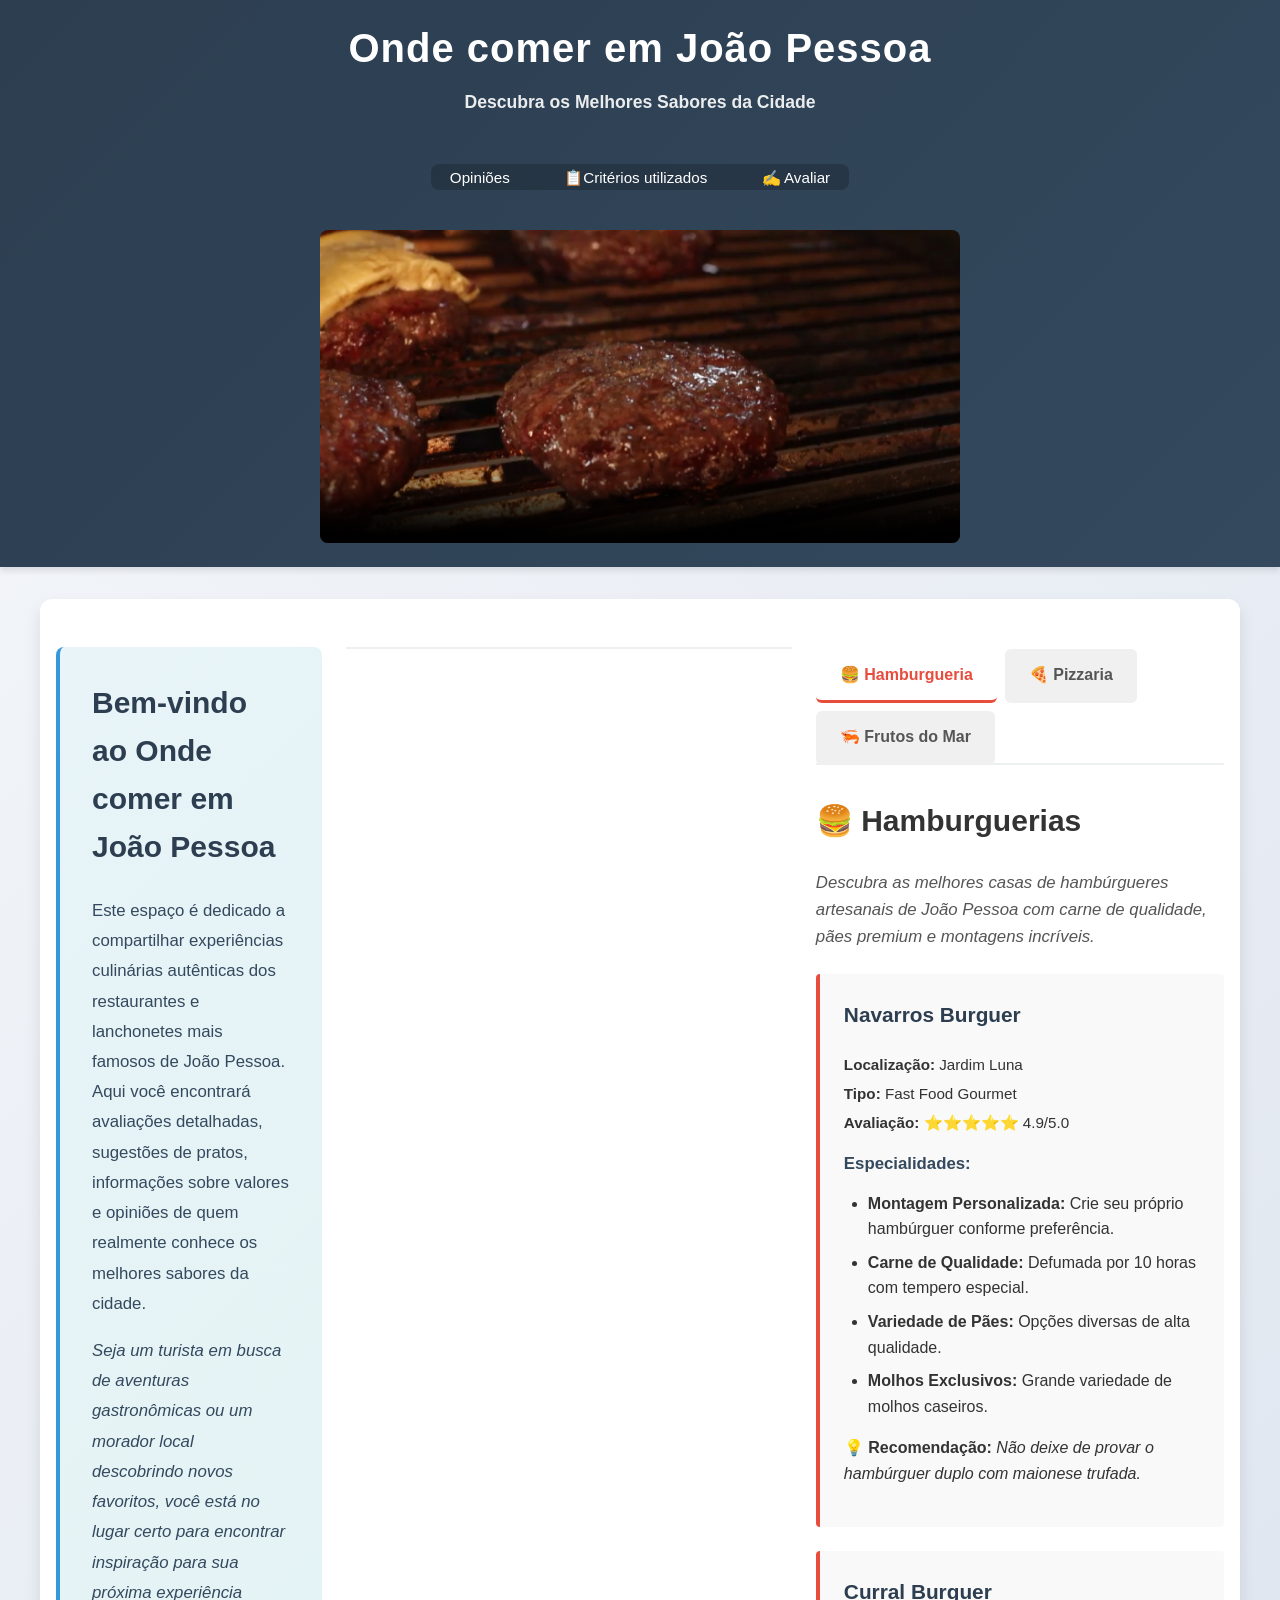
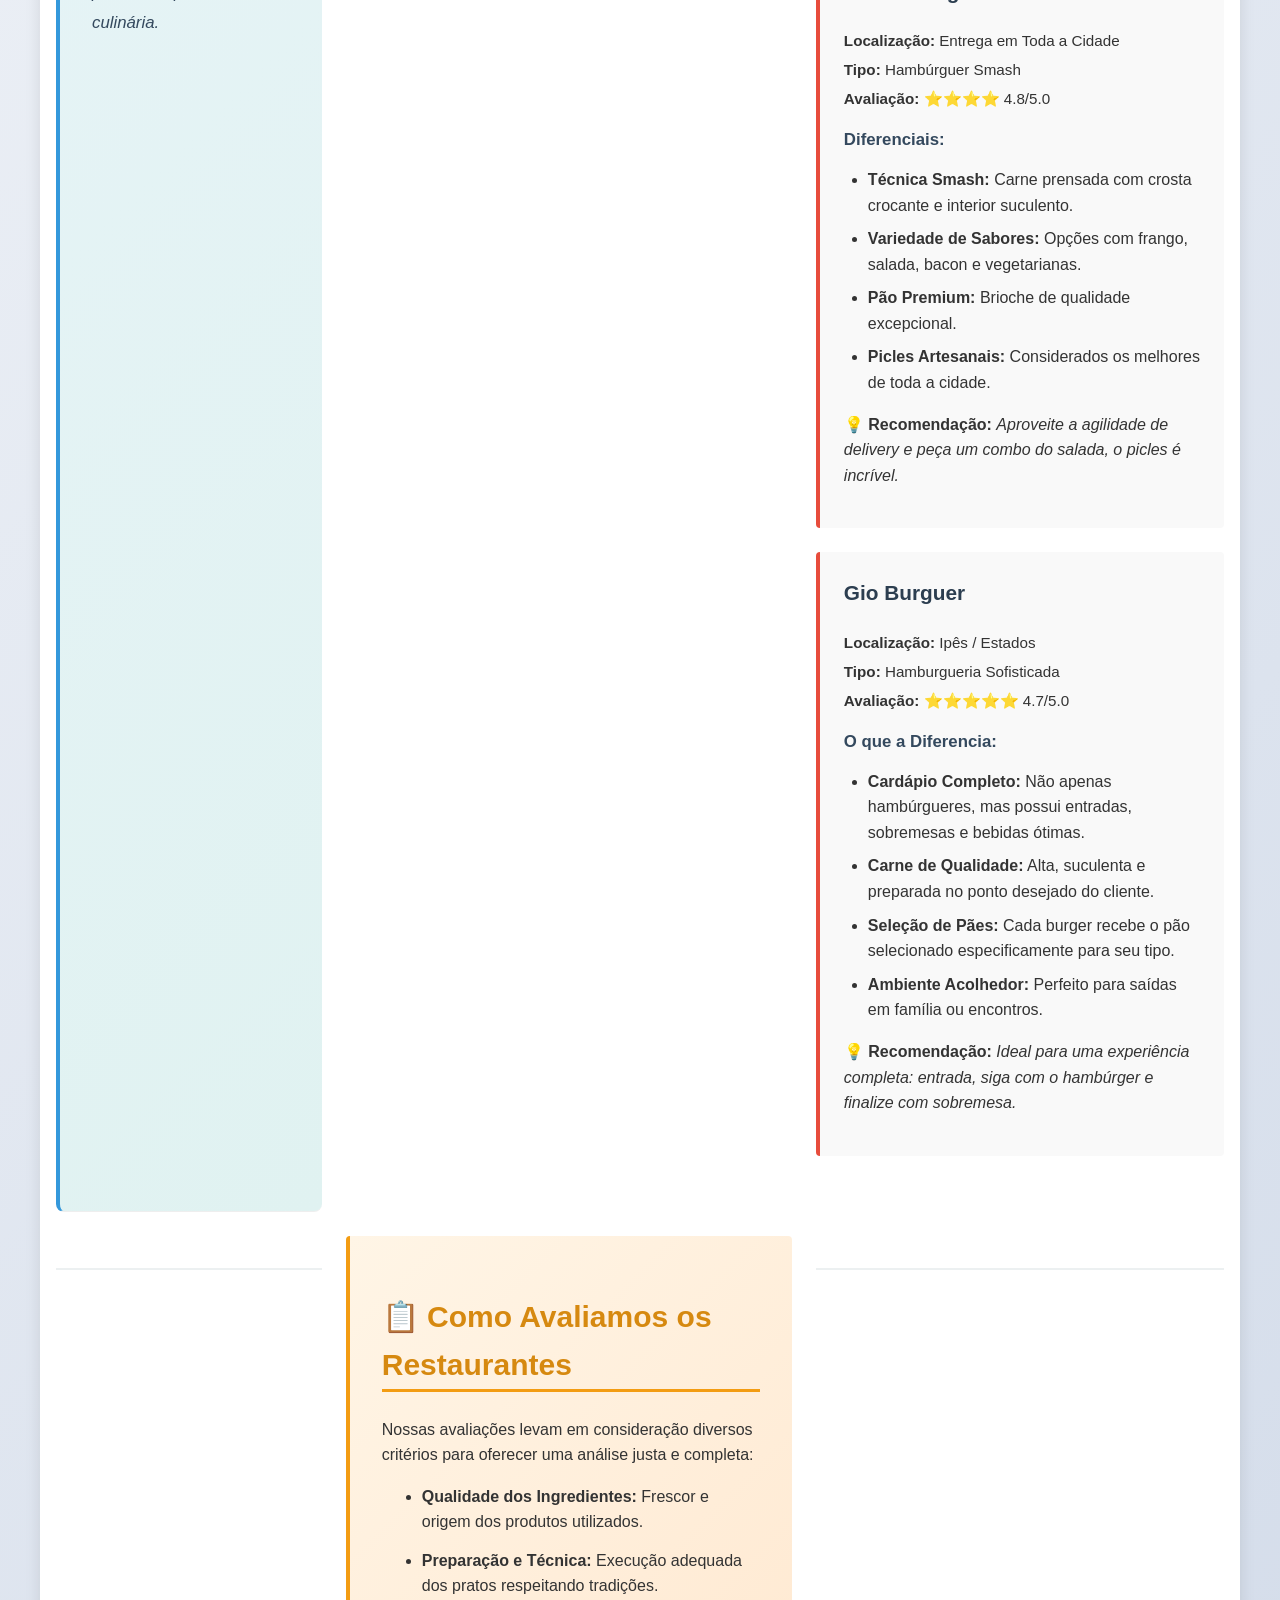
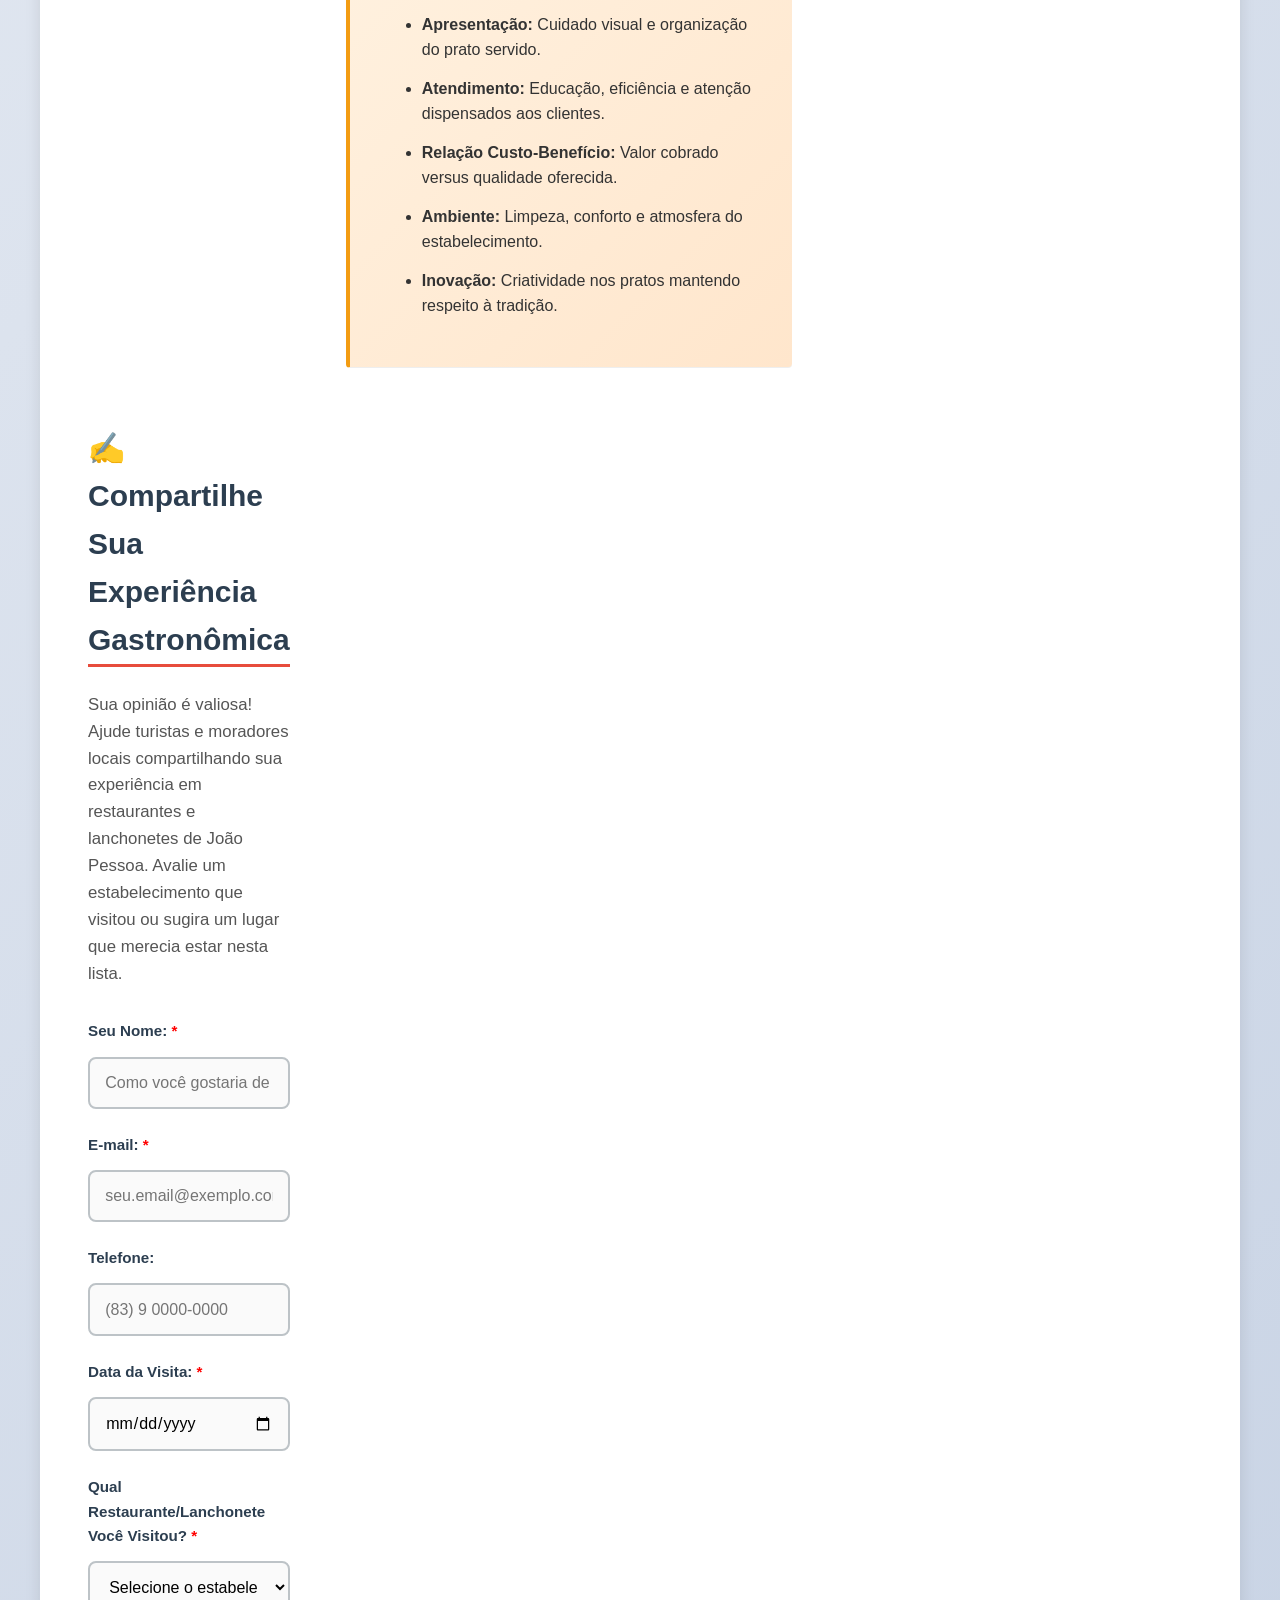
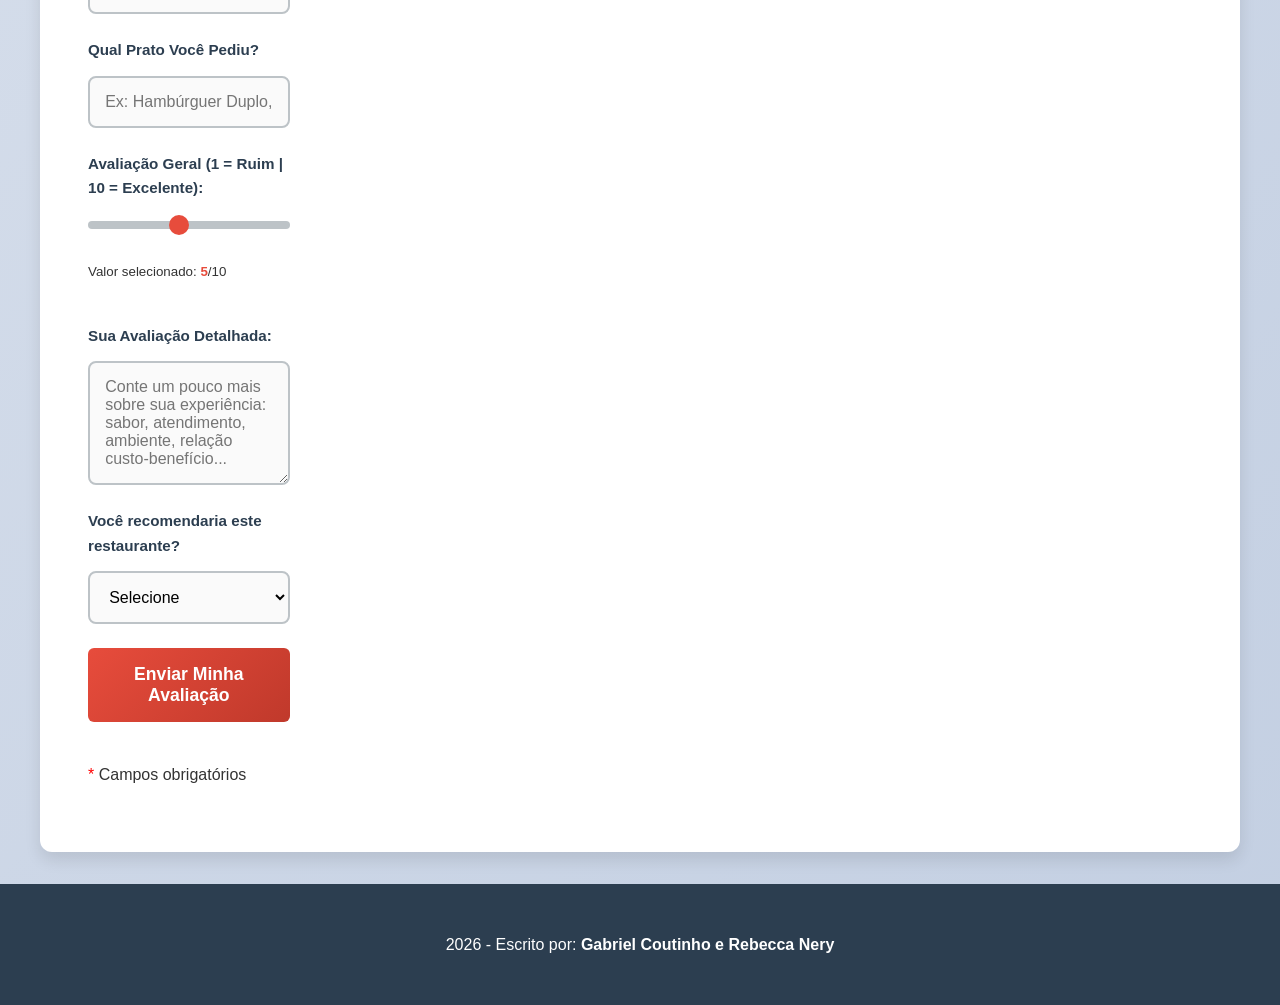
==== app_principal/index.html @ 61648dd9 "Refaz a aparência da página e implementa flexbox Co-authored-by: Copilot <copilot@github.com>" ====
<!DOCTYPE html>
<html lang="pt-br">

<head>
  <meta charset="UTF-8">
  <meta name="viewport" content="width=device-width, initial-scale=1.0">
  <meta name="description" content="Avaliações de restaurantes e lanchonetes famosos de João Pessoa - PB. Compartilhe experiências culinárias e descubra os melhores lugares para comer.">
  <title>Onde comer em João Pessoa - Avaliações de Restaurantes</title>
  <link rel="stylesheet" href="index.css">
</head>

<body>
    <a href="#main-content" style="position: absolute; left: -10000px;">Pular para o conteúdo principal</a>
    
    <header id="header">
        <div class="header-content">
            <h1>Onde comer em João Pessoa</h1>
            <p><strong>Descubra os Melhores Sabores da Cidade</strong></p>
        </div>
        
        <nav aria-label="Menu Principal">
            <ul class="nav-principal">
                <li><a href="#intro">Opiniões</a></li>
                <li><a href="#criterios">📋Critérios utilizados</a></li>
                <li><a href="#formulario">✍️ Avaliar</a></li>
            </ul>
        </nav>

        <section id="midia" class="header-midia">
            <video controls poster="capa.png" width="640">
                <source src="arquivo.webm" type="video/webm">
                <source src="arquivo.mp4" type="video/mp4">
                <p>Este navegador não oferece suporte a vídeos em HTML5</p>
            </video>
        </section>
    </header>

    <main id="main-content">
        <!-- SEÇÃO INTRODUTÓRIA -->
        <section id="intro" class="intro-section">
            <h2>Bem-vindo ao Onde comer em João Pessoa</h2>
            <p>Este espaço é dedicado a compartilhar experiências culinárias autênticas dos restaurantes e lanchonetes mais famosos de João Pessoa. Aqui você encontrará avaliações detalhadas, sugestões de pratos, informações sobre valores e opiniões de quem realmente conhece os melhores sabores da cidade.</p>
            <p><em>Seja um turista em busca de aventuras gastronômicas ou um morador local descobrindo novos favoritos, você está no lugar certo para encontrar inspiração para sua próxima experiência culinária.</em></p>
        </section>

        <hr>

        <!-- SISTEMA DE ABAS PARA CATEGORIAS -->
        <div class="tabs-container">
            <div class="tabs-buttons">
                <button class="tab-btn active" data-tab="hamburguerias">🍔 Hamburgueria</button>
                <button class="tab-btn" data-tab="pizzarias">🍕 Pizzaria</button>
                <button class="tab-btn" data-tab="frutos-mar">🦐 Frutos do Mar</button>
            </div>

            <div class="tabs-content">
                <!-- ABA 1: HAMBURGUERIA -->
                <div id="hamburguerias" class="tab-pane active">
                    <h2>🍔 Hamburguerias</h2>
                    <p class="categoria-desc">Descubra as melhores casas de hambúrgueres artesanais de João Pessoa com carne de qualidade, pães premium e montagens incríveis.</p>

                    <article class="restaurante">
                        <h3>Navarros Burguer</h3>
                        <p class="info"><strong>Localização:</strong> Jardim Luna</p>
                        <p class="info"><strong>Tipo:</strong> Fast Food Gourmet</p>
                        <p class="info"><strong>Avaliação:</strong> ⭐⭐⭐⭐⭐ 4.9/5.0</p>
                        <h4>Especialidades:</h4>
                        <ul>
                            <li><strong>Montagem Personalizada:</strong> Crie seu próprio hambúrguer conforme preferência.</li>
                            <li><strong>Carne de Qualidade:</strong> Defumada por 10 horas com tempero especial.</li>
                            <li><strong>Variedade de Pães:</strong> Opções diversas de alta qualidade.</li>
                            <li><strong>Molhos Exclusivos:</strong> Grande variedade de molhos caseiros.</li>
                        </ul>
                        <p class="recomendacao"><strong>💡 Recomendação:</strong> <em>Não deixe de provar o hambúrguer duplo com maionese trufada.</em></p>
                    </article>
                    
                    <article class="restaurante">
                        <h3>Curral Burguer</h3>
                        <p class="info"><strong>Localização:</strong> Entrega em Toda a Cidade</p>
                        <p class="info"><strong>Tipo:</strong> Hambúrguer Smash</p>
                        <p class="info"><strong>Avaliação:</strong> ⭐⭐⭐⭐ 4.8/5.0</p>
                        <h4>Diferenciais:</h4>
                        <ul>
                            <li><strong>Técnica Smash:</strong> Carne prensada com crosta crocante e interior suculento.</li>
                            <li><strong>Variedade de Sabores:</strong> Opções com frango, salada, bacon e vegetarianas.</li>
                            <li><strong>Pão Premium:</strong> Brioche de qualidade excepcional.</li>
                            <li><strong>Picles Artesanais:</strong> Considerados os melhores de toda a cidade.</li>
                        </ul>
                        <p class="recomendacao"><strong>💡 Recomendação:</strong> <em>Aproveite a agilidade de delivery e peça um combo do salada, o picles é incrível.</em></p>
                    </article>

                    <article class="restaurante">
                        <h3>Gio Burguer</h3>
                        <p class="info"><strong>Localização:</strong> Ipês / Estados</p>
                        <p class="info"><strong>Tipo:</strong> Hamburgueria Sofisticada</p>
                        <p class="info"><strong>Avaliação:</strong> ⭐⭐⭐⭐⭐ 4.7/5.0</p>
                        <h4>O que a Diferencia:</h4>
                        <ul>
                            <li><strong>Cardápio Completo:</strong> Não apenas hambúrgueres, mas possui entradas, sobremesas e bebidas ótimas.</li>
                            <li><strong>Carne de Qualidade:</strong> Alta, suculenta e preparada no ponto desejado do cliente.</li>
                            <li><strong>Seleção de Pães:</strong> Cada burger recebe o pão selecionado especificamente para seu tipo.</li>
                            <li><strong>Ambiente Acolhedor:</strong> Perfeito para saídas em família ou encontros.</li>
                        </ul>
                        <p class="recomendacao"><strong>💡 Recomendação:</strong> <em>Ideal para uma experiência completa:  entrada, siga com o hambúrger e finalize com sobremesa.</em></p>
                    </article>
                </div>

                <!-- ABA 2: PIZZARIA -->
                <div id="pizzarias" class="tab-pane">
                    <h2>🍕 Pizzarias</h2>
                    <p class="categoria-desc">As melhores pizzerias de João Pessoa com massa crocante, molho artesanal e ingredientes selecionados.</p>

                    <article class="restaurante">
                        <h3>Pizzaria do Centro</h3>
                        <p class="info"><strong>Localização:</strong> Centro Histórico</p>
                        <p class="info"><strong>Tipo:</strong> Pizzaria Tradicional Italiana</p>
                        <p class="info"><strong>Avaliação:</strong> ⭐⭐⭐⭐ 4.5/5.0</p>
                        <h4>Especialidades:</h4>
                        <ul>
                            <li><strong>Forno de Lenha:</strong> Autêntico forno italiano que garante sabor perfeito.</li>
                            <li><strong>Massa Artesanal:</strong> Fermentação natural com receita tradicional.</li>
                            <li><strong>Ingredientes Premium:</strong> Queijos importados e tomate San Marzano.</li>
                            <li><strong>Variedade de Sabores:</strong> Clássicos e criações do dia.</li>
                        </ul>
                        <p class="recomendacao"><strong>💡 Recomendação:</strong> <em>Peça a Quattro Formaggi, é a melhor.</em></p>
                    </article>

                    <article class="restaurante">
                        <h3>Pizza Delivery Express</h3>
                        <p class="info"><strong>Localização:</strong> Entrega em Toda a Cidade</p>
                        <p class="info"><strong>Tipo:</strong> Pizzaria para Entrega</p>
                        <p class="info"><strong>Avaliação:</strong> ⭐⭐⭐⭐ 4.4/5.0</p>
                        <h4>Diferenciais:</h4>
                        <ul>
                            <li><strong>Entrega Rápida:</strong> Pizza quente na sua porta em 30 minutos.</li>
                            <li><strong>Preços Acessíveis:</strong> Ótima qualidade com valores competitivos.</li>
                            <li><strong>Promoções Frequentes:</strong> Combos e descontos para clientes regulares.</li>
                            <li><strong>Pizzas Doces:</strong> Variedade de sobremesas em formato de pizza.</li>
                        </ul>
                        <p class="recomendacao"><strong>💡 Recomendação:</strong> <em>Peça a pizza doce de Nutella, é sensacional e perfeita para finalizar com um docinho!</em></p>
                    </article>
                </div>

                <!-- ABA 3: FRUTOS DO MAR -->
                <div id="frutos-mar" class="tab-pane">
                    <h2>🦐 Frutos do Mar</h2>
                    <p class="categoria-desc">Experiências gastronômicas com peixes frescos, camarões e frutos do mar preparados na hora.</p>

                    <article class="restaurante">
                        <h3>Praia do Meio Seafood</h3>
                        <p class="info"><strong>Localização:</strong> Praia do Meio</p>
                        <p class="info"><strong>Tipo:</strong> Restaurante de Frutos do Mar</p>
                        <p class="info"><strong>Avaliação:</strong> ⭐⭐⭐⭐ 4.5/5.0</p>
                        <h4>Especialidades:</h4>
                        <ul>
                            <li><strong>Peixe Fresco:</strong> Capturado diariamente e preparado na hora.</li>
                            <li><strong>Caldo de Frutos do Mar:</strong> Receita tradicional paraibana autêntica.</li>
                            <li><strong>Camarão à Grega:</strong> Clássico que não decepciona com temperos especiais.</li>
                            <li><strong>Ambiente com Vista:</strong> Praia como cenário para sua refeição.</li>
                        </ul>
                        <p class="recomendacao"><strong>💡 Recomendação:</strong> <em>Vá no final da tarde e aproveite o pôr do sol junto com frutos do mar frescos.</em></p>
                    </article>

                    <article class="restaurante">
                        <h3>Marisqueira da Beira</h3>
                        <p class="info"><strong>Localização:</strong> Bairro do Potó</p>
                        <p class="info"><strong>Tipo:</strong> Restaurante Tradicional de Pescado</p>
                        <p class="info"><strong>Avaliação:</strong> ⭐⭐⭐⭐ 4.6/5.0</p>
                        <h4>Destaques:</h4>
                        <ul>
                            <li><strong>Tradicional Paraibana:</strong> Receitas passadas de geração em geração.</li>
                            <li><strong>Peixe Frito Crocante:</strong> Técnica perfeita que preserva a umidade da carne.</li>
                            <li><strong>Molho de Pirarucu:</strong> Receita exclusiva e irreproduzível.</li>
                            <li><strong>Preço Justo:</strong> Comida de qualidade sem afetar o bolso.</li>
                        </ul>
                        <p class="recomendacao"><strong>💡 Recomendação:</strong> <em>Experimente o arroz de marisco, é o prato que os clientes mais pedem.</em></p>
                    </article>
                </div>
            </div>
        </div>

        <hr>

        <section id="criterios" class="criterios-section">
            <h2>📋 Como Avaliamos os Restaurantes</h2>
            <p>Nossas avaliações levam em consideração diversos critérios para oferecer uma análise justa e completa:</p>
            <ul>
                <li><strong>Qualidade dos Ingredientes:</strong> Frescor e origem dos produtos utilizados.</li>
                <li><strong>Preparação e Técnica:</strong> Execução adequada dos pratos respeitando tradições.</li>
                <li><strong>Apresentação:</strong> Cuidado visual e organização do prato servido.</li>
                <li><strong>Atendimento:</strong> Educação, eficiência e atenção dispensados aos clientes.</li>
                <li><strong>Relação Custo-Benefício:</strong> Valor cobrado versus qualidade oferecida.</li>
                <li><strong>Ambiente:</strong> Limpeza, conforto e atmosfera do estabelecimento.</li>
                <li><strong>Inovação:</strong> Criatividade nos pratos mantendo respeito à tradição.</li>
            </ul>
        </section>

        <hr>

        <section id="formulario" class="formulario-section">
            <h2>✍️ Compartilhe Sua Experiência Gastronômica</h2>
            <p>Sua opinião é valiosa! Ajude turistas e moradores locais compartilhando sua experiência em restaurantes e lanchonetes de João Pessoa. Avalie um estabelecimento que visitou ou sugira um lugar que merecia estar nesta lista.</p>
            <form action="#" method="post">
                <div class="form-group">
                    <label for="nome">Seu Nome: <span style="color: red;">*</span></label>
                    <input type="text" id="nome" name="nome" required placeholder="Como você gostaria de ser identificado?">
                </div>

                <div class="form-group">
                    <label for="email">E-mail: <span style="color: red;">*</span></label>
                    <input type="email" id="email" name="email" required placeholder="seu.email@exemplo.com">
                </div>

                <div class="form-group">
                    <label for="telefone">Telefone:</label>
                    <input type="tel" id="telefone" name="telefone" placeholder="(83) 9 0000-0000">
                </div>

                <div class="form-group">
                    <label for="data">Data da Visita: <span style="color: red;">*</span></label>
                    <input type="date" id="data" name="data" required>
                </div>

                <div class="form-group">
                    <label for="restaurante">Qual Restaurante/Lanchonete Você Visitou? <span style="color: red;">*</span></label>
                    <select id="restaurante" name="restaurante" required>
                        <option value="">Selecione o estabelecimento</option>
                        <option value="navarros">Navarros Burguer</option>
                        <option value="curral">Curral Burguer</option>
                        <option value="gio">Gio Burguer</option>
                        <option value="pizzaria-centro">Pizzaria do Centro</option>
                        <option value="pizza-express">Pizza Delivery Express</option>
                        <option value="praia-meio">Praia do Meio Seafood</option>
                        <option value="marisqueira">Marisqueira da Beira</option>
                        <option value="outro">Outro estabelecimento</option>
                    </select>
                </div>

                <div class="form-group">
                    <label for="prato">Qual Prato Você Pediu?</label>
                    <input type="text" id="prato" name="prato" placeholder="Ex: Hambúrguer Duplo, Caldo de Frutos do Mar...">
                </div>

                <div class="form-group">
                    <label for="avaliacao">Avaliação Geral (1 = Ruim | 10 = Excelente):</label>
                    <input type="range" id="avaliacao" name="avaliacao" min="1" max="10" value="5">
                    <p><small>Valor selecionado: <span id="valor-avaliacao">5</span>/10</small></p>
                </div>

                <div class="form-group">
                    <label for="comentario">Sua Avaliação Detalhada:</label>
                    <textarea id="comentario" name="comentario" rows="5" placeholder="Conte um pouco mais sobre sua experiência: sabor, atendimento, ambiente, relação custo-benefício..."></textarea>
                </div>

                <div class="form-group">
                    <label for="recomenda">Você recomendaria este restaurante?</label>
                    <select id="recomenda" name="recomenda">
                        <option value="">Selecione</option>
                        <option value="sim">Sim, com certeza!</option>
                        <option value="talvez">Talvez, depende do tipo de cliente</option>
                        <option value="nao">Não, precisa melhorar</option>
                    </select>
                </div>

                <button type="submit">Enviar Minha Avaliação</button>

                <p><span style="color: red;">*</span> Campos obrigatórios</p>
            </form>
        </section>
    </main>

    <footer id="footer">
        <p>2026 - Escrito por: <strong>Gabriel Coutinho e Rebecca Nery</strong></p>
    </footer>

    <script src="index.js"></script>
</body>

</html>
---- app_principal/index.css ----
:root {
    /* Breakpoints como variáveis comentadas (não funcionam em @media, mas servem
    de referência) */
    /* --bp-sm: 480px; --bp-md: 768px; --bp-lg: 1024px; --bp-xl: 1280px; */
    /* Tokens de espaçamento */
    --space-xs: 0.5rem;
    --space-sm: 1rem;
    --space-md: 1.5rem;
    --space-lg: 2rem;
    --space-xl: 3rem;
    /* Tipografia fluida */
    --fs-base: clamp(0.875rem, 2vw, 1rem);
    --fs-h1: clamp(1.75rem, 4vw, 2.5rem);
    --fs-h2: clamp(1.25rem, 3vw, 1.875rem);
}

/* ── TABLET: >= 768px ─────────────────────────────── */
@media (min-width: 768px) {
    
    header {
        flex-direction: row; /* logo e nav lado a lado */
        justify-content: space-between;
        padding: var(--space-sm) var(--space-lg);
    }
    
    main {
        /* Layout com sidebar: sidebar 240px + conteúdo principal */
        grid-template-columns: 240px 1fr;
        grid-template-areas:
        "sidebar main"
        "sidebar main";

        padding: var(--space-md) var(--space-lg);
    }

    .sidebar { grid-area: sidebar; }
    .content { grid-area: main;    }
}

/* ── DESKTOP: >= 1024px ───────────────────────────── */
@media (min-width: 1024px) {
    
    main {
        grid-template-columns: 280px 1fr 220px;
        grid-template-areas: "sidebar main aside";
    }
    
    .aside { grid-area: aside; }
}


body {
    font-size: var(--fs-base);
    line-height: 1.6;
}

h1 { font-size: var(--fs-h1); }
h2 { font-size: var(--fs-h2); }

* {
    box-sizing: border-box;
}

body { 
    font-family: 'Segoe UI', Tahoma, Geneva, Verdana, sans-serif;
    margin: 0;
    padding: 0;
    background: linear-gradient(135deg, #f5f7fa 0%, #c3cfe2 100%);
    min-height: 100vh;
    color: #333;
}

header {
    display: flex;
    flex-direction: column;
    align-items: center;
    gap: var(--space-sm);
    padding: var(--space-sm);
    background: linear-gradient(135deg, #2c3e50 0%, #34495e 100%);
    color: white;
    box-shadow: 0 4px 6px rgba(0, 0, 0, 0.1);
}

.header-content {
    text-align: center;
    max-width: 900px;
    margin: 0 auto;
}

header h1 {
    margin: 0 0 0.5rem 0;
    font-size: 2.5rem;
    letter-spacing: 1px;
}

header p {
    margin: 0 0 1rem 0;
    font-size: 1.1rem;
    opacity: 0.9;
}

nav {
    display: flex;
    flex-wrap: wrap;
    justify-content: center;
    gap: var(--space-xs);
    list-style: none;
    padding: 0;
    background: rgba(0, 0, 0, 0.2);
    border-radius: 8px;
    max-width: 900px;
    margin: 1rem auto 0;
}

.nav-principal { 
    list-style: none;
    padding: 0;
    margin: 0;
    display: flex;
    justify-content: center;
    flex-wrap: wrap;
    gap: 1rem;
}

.nav-principal li { 
    display: inline;
}

nav a { 
    color: white;
    text-decoration: none;
    padding: 0.6rem 1.2rem;
    border-radius: 4px;
    transition: background-color 0.3s ease;
    font-weight: 500;
    font-size: 0.95rem;
}

nav a:hover {
    background-color: rgba(255, 255, 255, 0.25);
}

.header-midia {
    max-width: 900px;
    margin: 1.5rem auto 0;
    padding: 0 !important;
    text-align: center;
}

main {
    display: grid;
    grid-template-columns: 1fr;
    gap: var(--space-md);
    padding: var(--space-sm);
    max-width: 1200px;
    margin-inline: auto;
    margin: 2rem auto;
    background: white;
    border-radius: 12px;
    box-shadow: 0 8px 16px rgba(0, 0, 0, 0.1);
    overflow: hidden;
}

section, aside {
    padding: 2rem;
    border-bottom: 1px solid #eee;
}

section:last-of-type, aside:last-of-type {
    border-bottom: none;
}

.intro-section {
    background: linear-gradient(135deg, #e8f4f8 0%, #e0f2f1 100%);
    border-radius: 8px;
    border-left: 4px solid #3498db;
    margin-top: 2rem;
}

.intro-section h2 {
    color: #2c3e50;
    margin-top: 0;
    border-bottom-color: #3498db;
}

.intro-section p {
    line-height: 1.8;
    font-size: 1.05rem;
    color: #34495e;
}

.categoria {
    scroll-margin-top: 100px;
}

.categoria h2 {
    color: #2c3e50;
    border-bottom: 3px solid #e74c3c;
    padding-bottom: 0.5rem;
    margin-top: 0;
    font-size: 1.8rem;
}

/* SISTEMA DE ABAS */
.tabs-container {
    margin: 2rem 0;
}

.tabs-buttons {
    display: flex;
    gap: 0.5rem;
    border-bottom: 2px solid #ecf0f1;
    margin-bottom: 2rem;
    flex-wrap: wrap;
}

.tab-btn {
    padding: 1rem 1.5rem;
    background: #f0f0f0;
    border: none;
    border-bottom: 3px solid transparent;
    cursor: pointer;
    font-size: 1rem;
    font-weight: 600;
    color: #555;
    transition: all 0.3s ease;
    position: relative;
    bottom: -2px;
}

.tab-btn:hover {
    background: #e8e8e8;
    color: #2c3e50;
}

.tab-btn.active {
    background: white;
    color: #e74c3c;
    border-bottom-color: #e74c3c;
}

.tabs-content {
    position: relative;
}

.tab-pane {
    display: none;
    animation: fadeIn 0.3s ease;
}

.tab-pane.active {
    display: block;
}

@keyframes fadeIn {
    from {
        opacity: 0;
    }
    to {
        opacity: 1;
    }
}

.categoria-desc {
    font-size: 1.05rem;
    font-style: italic;
    color: #555;
    margin-bottom: 1.5rem;
}

.restaurante {
    background: #f9f9f9;
    padding: 1.5rem;
    margin-bottom: 1.5rem;
    border-left: 4px solid #e74c3c;
    border-radius: 4px;
    transition: transform 0.3s ease, box-shadow 0.3s ease;
}

.restaurante:hover {
    transform: translateX(5px);
    box-shadow: 0 4px 12px rgba(231, 76, 60, 0.15);
}

.restaurante h3 {
    color: #2c3e50;
    margin-top: 0;
    font-size: 1.3rem;
}

.restaurante h4 {
    color: #34495e;
    margin-top: 1rem;
    margin-bottom: 0.5rem;
    font-size: 1.05rem;
}

.restaurante .info {
    margin: 0.3rem 0;
    font-size: 0.95rem;
}

.restaurante ul {
    margin: 0.8rem 0;
    padding-left: 1.5rem;
}

.restaurante li {
    margin-bottom: 0.5rem;
    line-height: 1.6;
}

.criterios {
    background: #fffacd;
    padding: 0.8rem;
    border-radius: 4px;
    margin: 1rem 0 0 0;
    font-size: 0.95rem;
}

footer { 
    text-align: center;
    padding: 2rem 1rem;
    background-color: #2c3e50;
    color: white;
    margin-top: 0;
}

f

h2 {
    color: #2c3e50;
    border-bottom: 3px solid #e74c3c;
    padding-bottom: 0.5rem;
    margin-top: 0;
}

.criterios-section h2,
.formulario-section h2 {
    color: #2c3e50;
    border-bottom: 3px solid #e74c3c;
}

.form-group {
    display: flex;
    flex-direction: column;
    gap: 0.3rem;
}

label { 
    font-weight: 600;
    color: #2c3e50;
    font-size: 0.95rem
}

.criterios-section li {
    margin-bottom: 0.8rem;
    line-height: 1.6;
}

.criterios-section {
    background: linear-gradient(135deg, #fff5e6 0%, #ffe6cc 100%);
    border-left: 4px solid #f39c12;
    border-radius: 4px;
}

.criterios-section h2 {
    color: #d68910;
    border-bottom-color: #f39c12;
}

.criterios-section p {
    margin: 0.8rem 0;
    line-height: 1.6;
}

.criterios-section hr {
    margin: 1.5rem 0;
}

.formulario-section {
    scroll-margin-top: 100px;
}

.formulario-section h2 {
    color: #2c3e50;
    margin-top: 0;
}

.formulario-section > p {
    margin-bottom: 2rem;
    font-size: 1.05rem;
    color: #555;
    line-height: 1.6;
}

.form-group label {
    margin-bottom: 0.5rem;
    display: block;
}

input[type="text"]:hover,
input[type="email"]:hover,
input[type="tel"]:hover,
input[type="date"]:hover,
textarea:hover,
select:hover {
    border-color: #95a5a6;
    background-color: #f5f5f5;
}ooter p {
    margin: 0;
}

hr {
    border: none;
    border-top: 2px solid #ecf0f1;
    margin: 2rem 0;
}

form { 
    display: flex;
    flex-direction: column;
    gap: 1.5rem;
}

label { 
    font-weight: 600;
    color: #2c3e50;
    margin-bottom: 0.3rem;
    display: block;
}

input[type="text"],
input[type="email"],
input[type="tel"],
input[type="date"],
textarea,
select { 
    padding: 0.95rem;
    border: 2px solid #bdc3c7;
    border-radius: 8px;
    font-family: inherit;
    font-size: 1rem;
    transition: border-color 0.3s ease, box-shadow 0.3s ease, background-color 0.3s ease;
    width: 100%;
    background-color: #fafafa;
}

input[type="text"]:focus,
input[type="email"]:focus,
input[type="tel"]:focus,
    align-self: flex-start;
input[type="date"]:focus,
textarea:focus,
select:focus { 
    outline: none;
    border-color: #e74c3c;
    box-shadow: 0 0 0 3px rgba(231, 76, 60, 0.1);
}

textarea {
    resize: vertical;
    min-height: 120px;
}

input[type="range"] {
    width: 100%;
    height: 8px;
    border-radius: 5px;
    background: #bdc3c7;
    outline: none;
    -webkit-appearance: none;
    margin: 0.5rem 0;
}

input[type="range"]::-webkit-slider-thumb {
    -webkit-appearance: none;
    appearance: none;
    width: 20px;
    height: 20px;
    border-radius: 50%;
    background: #e74c3c;
    cursor: pointer;
    transition: background 0.3s ease;
}

input[type="range"]::-webkit-slider-thumb:hover {
    background: #c0392b;
}

input[type="range"]::-moz-range-thumb {
    width: 20px;
    height: 20px;
    border-radius: 50%;
    background: #e74c3c;
    cursor: pointer;
    border: none;
    transition: background 0.3s ease;
}

input[type="range"]::-moz-range-thumb:hover {
    background: #c0392b;
}

button {
    padding: 1rem 2rem;
    background: linear-gradient(135deg, #e74c3c 0%, #c0392b 100%);
    color: white;
    border: none;
    border-radius: 6px;
    cursor: pointer;
    font-size: 1.1rem;
    font-weight: 600;
    transition: transform 0.2s ease, box-shadow 0.2s ease;
}

button:hover { 
    transform: translateY(-2px);
    box-shadow: 0 6px 12px rgba(231, 76, 60, 0.3);
}

button:active {
    transform: translateY(0);
}
#valor-avaliacao {
    font-weight: bold;
    color: #e74c3c;
}

video { 
    max-width: 100%;
    height: auto;
    border-radius: 8px;
}

/* @media (max-width: 768px) {
    header h1 {
        font-size: 1.8rem;
    }

    header p {
        font-size: 0.95rem;
    }

    .nav-principal {
        flex-direction: column;
        gap: 0.3rem;
    }

    nav a {
        display: block;
        text-align: center;
        padding: 0.6rem 0.8rem;
        font-size: 0.85rem;
    }

    main {
        margin: 1rem;
    }

    section, aside {
        padding: 1.5rem;
    }

    .categoria h2 {
        font-size: 1.5rem;
    }

    .restaurante h3 {
        font-size: 1.1rem;
    }

    h2 {
        font-size: 1.3rem;
    }

    button:not(.tab-btn) {
        align-self: stretch;
    }

    .tabs-buttons {
        flex-direction: column;
        gap: 0;
        border-bottom: none;
        border-right: 2px solid #ecf0f1;
        margin-right: 0;
        margin-bottom: 1.5rem;
    }

    .tab-btn {
        padding: 0.8rem 1rem;
        font-size: 0.9rem;
        border-bottom: none;
        border-right: 3px solid transparent;
        width: 100%;
        text-align: left;
        position: static;
    }

    .tab-btn.active {
        border-right-color: #e74c3c;
        border-bottom-color: transparent;
    }
} */

.cards-grid {
    display: grid;
    grid-template-columns: repeat(auto-fit, minmax(260px, 1fr));
    gap: var(--space-md);
}
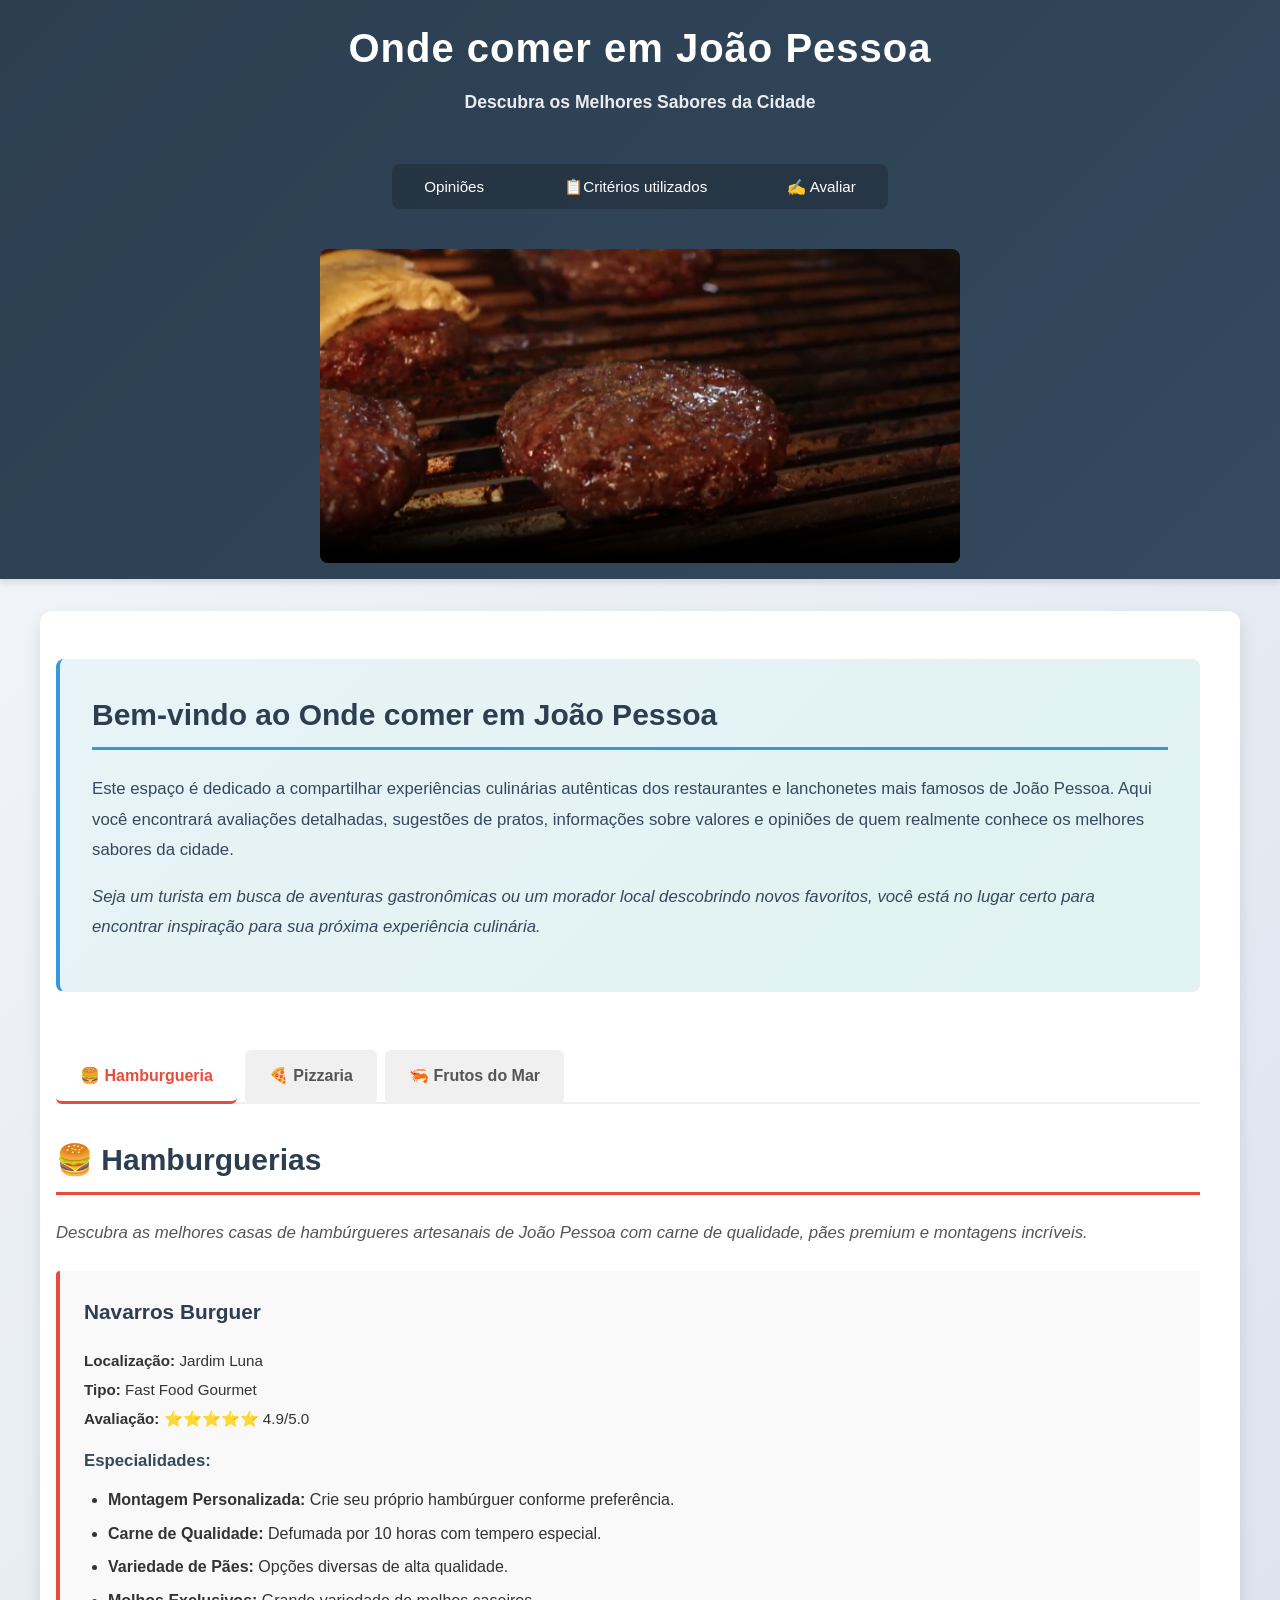
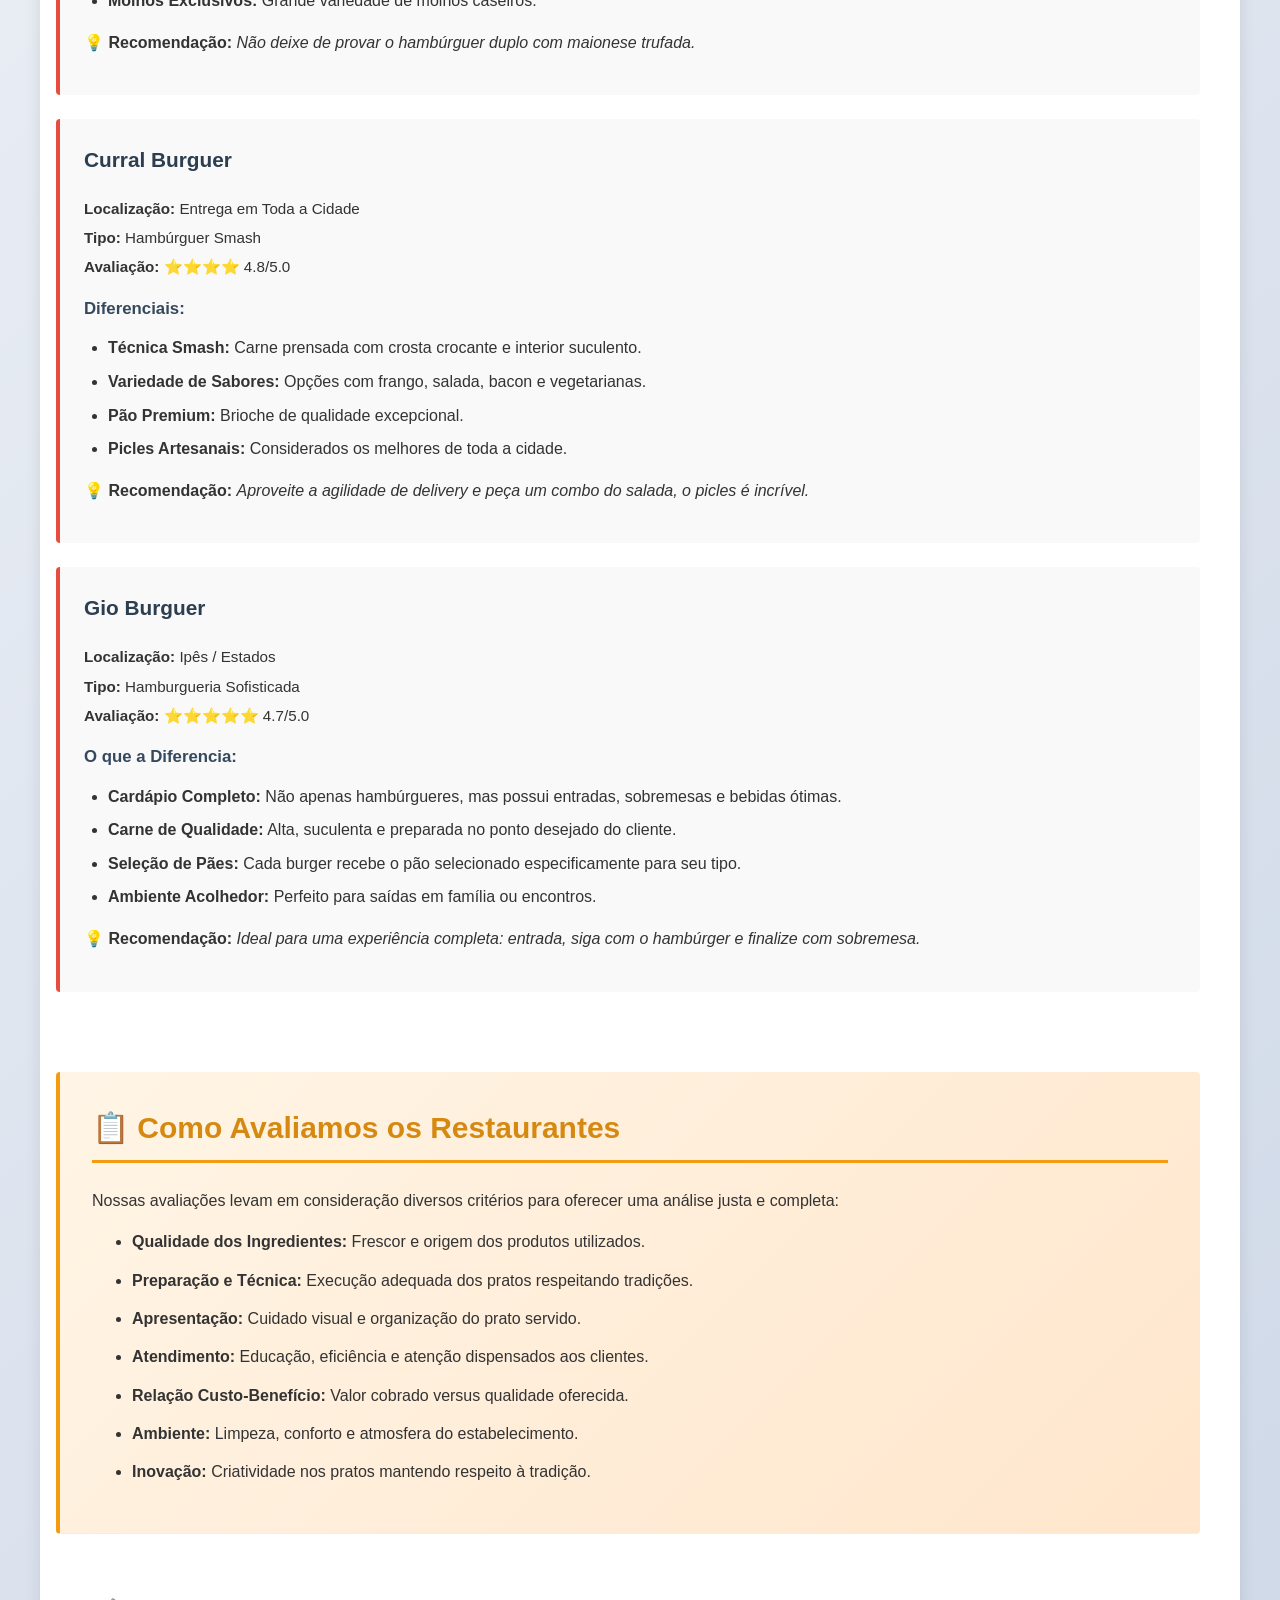
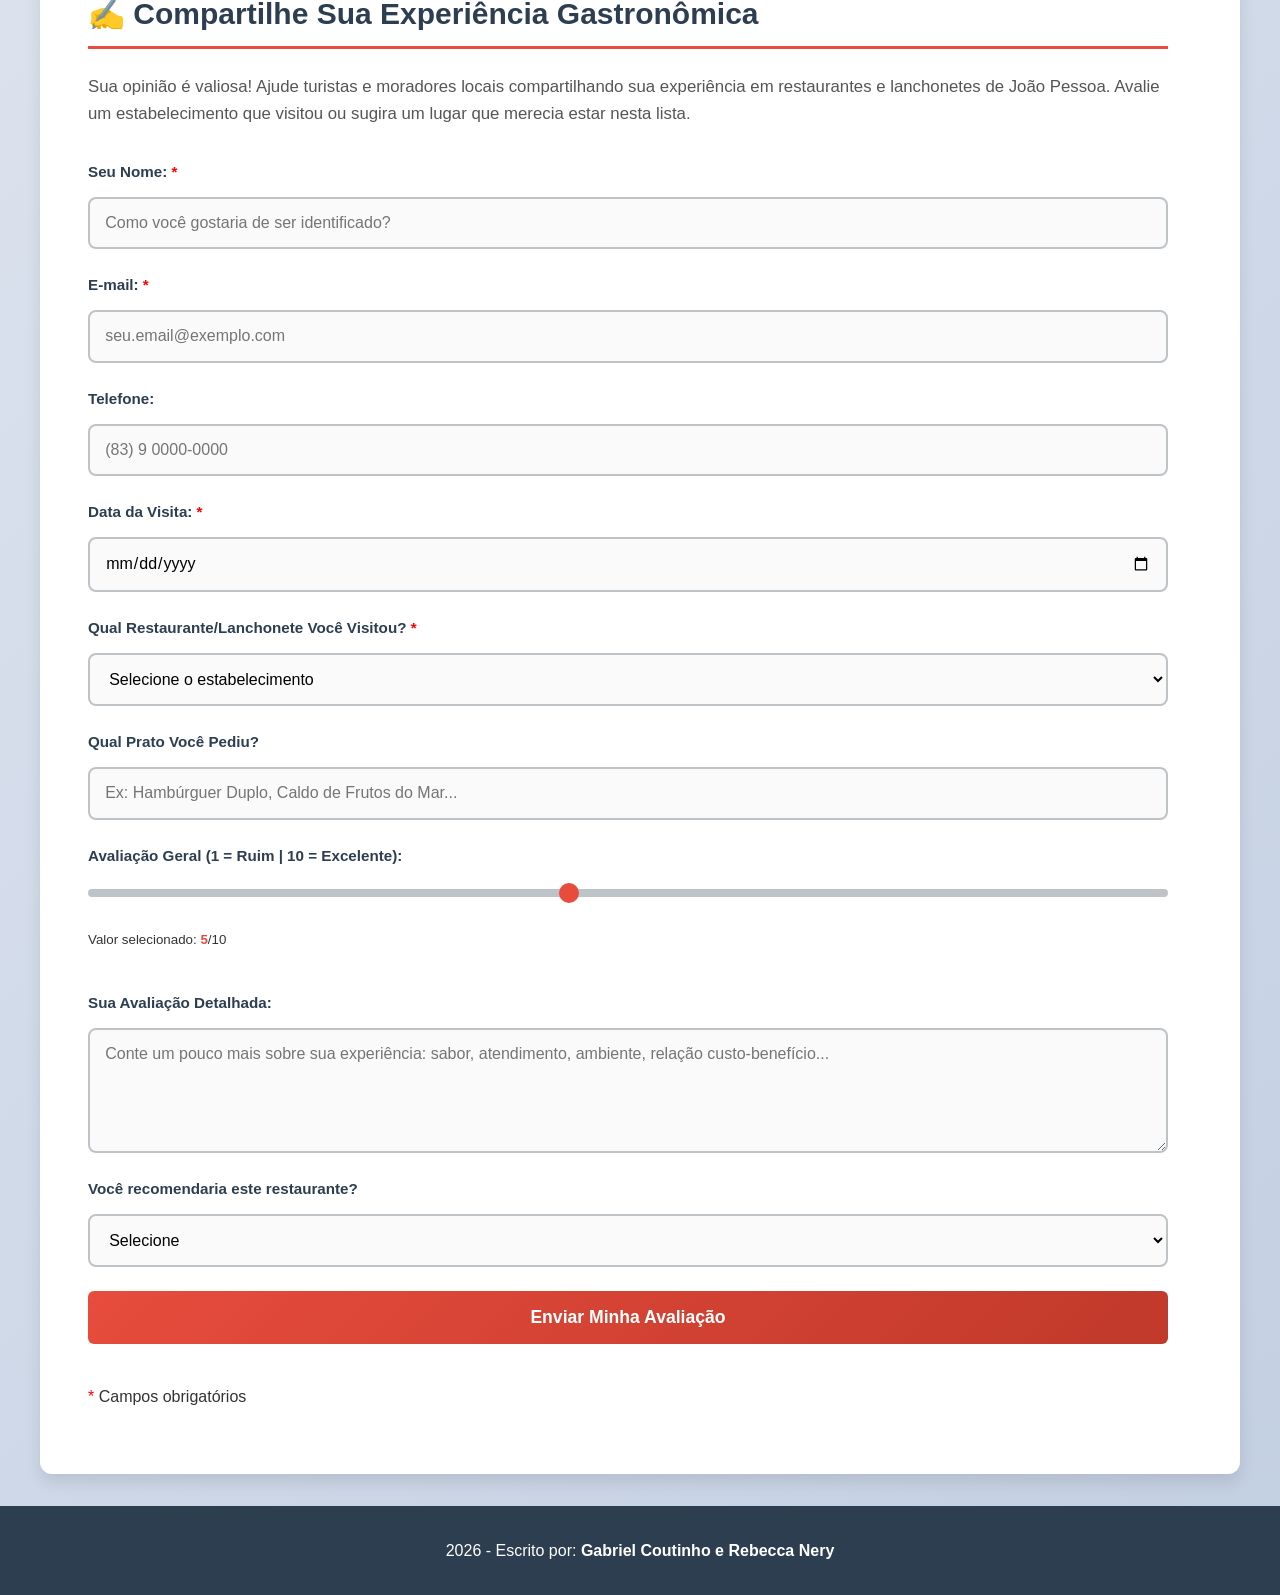
==== commit c074a4e6: "Implementa: Menu hamburguer; Suporte a modo escuro; Espaçamento fluido; Redução de movimento;" ====
--- a/app_principal/index.html
+++ b/app_principal/index.html
@@ -2,11 +2,11 @@
 <html lang="pt-br">
 
 <head>
-  <meta charset="UTF-8">
-  <meta name="viewport" content="width=device-width, initial-scale=1.0">
-  <meta name="description" content="Avaliações de restaurantes e lanchonetes famosos de João Pessoa - PB. Compartilhe experiências culinárias e descubra os melhores lugares para comer.">
-  <title>Onde comer em João Pessoa - Avaliações de Restaurantes</title>
-  <link rel="stylesheet" href="index.css">
+    <meta charset="UTF-8">
+    <meta name="viewport" content="width=device-width, initial-scale=1.0">
+    <meta name="description" content="Avaliações de restaurantes e lanchonetes famosos de João Pessoa - PB. Compartilhe experiências culinárias e descubra os melhores lugares para comer.">
+    <title>Onde comer em João Pessoa - Avaliações de Restaurantes</title>
+    <link rel="stylesheet" href="index.css">
 </head>
 
 <body>
@@ -18,6 +18,9 @@
             <p><strong>Descubra os Melhores Sabores da Cidade</strong></p>
         </div>
         
+        <input type="checkbox" id="menu-toggle">
+        <label for="menu-toggle" class="menu-icon">&#9776;</label>
+
         <nav aria-label="Menu Principal">
             <ul class="nav-principal">
                 <li><a href="#intro">Opiniões</a></li>
--- a/app_principal/index.css
+++ b/app_principal/index.css
@@ -18,7 +18,7 @@
 @media (min-width: 768px) {
     
     header {
-        flex-direction: row; /* logo e nav lado a lado */
+        flex-direction: column;
         justify-content: space-between;
         padding: var(--space-sm) var(--space-lg);
     }
@@ -41,27 +41,29 @@
 @media (min-width: 1024px) {
     
     main {
-        grid-template-columns: 280px 1fr 220px;
-        grid-template-areas: "sidebar main aside";
-    }
-    
-    .aside { grid-area: aside; }
-}
-
+        grid-template-columns: 380px 1fr;
+        grid-template-areas: "sidebar conteudo";
+        align-items: start;
+    }
+}
+
+h1 { font-size: var(--fs-h1); }
+
+h2 { 
+    color: #2c3e50;
+    border-bottom: 3px solid #e74c3c;
+    padding-bottom: 0.5rem;
+    margin-top: 0;
+    font-size: var(--fs-h2); 
+}
+
+* {
+    box-sizing: border-box;
+}
 
 body {
     font-size: var(--fs-base);
     line-height: 1.6;
-}
-
-h1 { font-size: var(--fs-h1); }
-h2 { font-size: var(--fs-h2); }
-
-* {
-    box-sizing: border-box;
-}
-
-body { 
     font-family: 'Segoe UI', Tahoma, Geneva, Verdana, sans-serif;
     margin: 0;
     padding: 0;
@@ -124,12 +126,13 @@
 
 .nav-principal li { 
     display: inline;
+    padding: 0.6rem 1.0rem;
 }
 
 nav a { 
     color: white;
     text-decoration: none;
-    padding: 0.6rem 1.2rem;
+    padding: 0.6rem 1.0rem;
     border-radius: 4px;
     transition: background-color 0.3s ease;
     font-weight: 500;
@@ -326,13 +329,8 @@
     margin-top: 0;
 }
 
-f
-
-h2 {
-    color: #2c3e50;
-    border-bottom: 3px solid #e74c3c;
-    padding-bottom: 0.5rem;
-    margin-top: 0;
+footer p {
+    margin: 0;
 }
 
 .criterios-section h2,
@@ -376,6 +374,12 @@
 
 .criterios-section hr {
     margin: 1.5rem 0;
+}
+
+form { 
+    display: flex;
+    flex-direction: column;
+    gap: 1.5rem;
 }
 
 .formulario-section {
@@ -407,20 +411,12 @@
 select:hover {
     border-color: #95a5a6;
     background-color: #f5f5f5;
-}ooter p {
-    margin: 0;
 }
 
 hr {
     border: none;
     border-top: 2px solid #ecf0f1;
     margin: 2rem 0;
-}
-
-form { 
-    display: flex;
-    flex-direction: column;
-    gap: 1.5rem;
 }
 
 label { 
@@ -443,13 +439,13 @@
     font-size: 1rem;
     transition: border-color 0.3s ease, box-shadow 0.3s ease, background-color 0.3s ease;
     width: 100%;
+    box-sizing: border-box;
     background-color: #fafafa;
 }
 
 input[type="text"]:focus,
 input[type="email"]:focus,
 input[type="tel"]:focus,
-    align-self: flex-start;
 input[type="date"]:focus,
 textarea:focus,
 select:focus { 
@@ -527,84 +523,189 @@
     color: #e74c3c;
 }
 
-video { 
+img, video, iframe { 
     max-width: 100%;
     height: auto;
+    display: block;
     border-radius: 8px;
 }
-
-/* @media (max-width: 768px) {
-    header h1 {
-        font-size: 1.8rem;
-    }
-
-    header p {
-        font-size: 0.95rem;
-    }
-
-    .nav-principal {
-        flex-direction: column;
-        gap: 0.3rem;
-    }
-
-    nav a {
-        display: block;
-        text-align: center;
-        padding: 0.6rem 0.8rem;
-        font-size: 0.85rem;
-    }
-
-    main {
-        margin: 1rem;
-    }
-
-    section, aside {
-        padding: 1.5rem;
-    }
-
-    .categoria h2 {
-        font-size: 1.5rem;
-    }
-
-    .restaurante h3 {
-        font-size: 1.1rem;
-    }
-
-    h2 {
-        font-size: 1.3rem;
-    }
-
-    button:not(.tab-btn) {
-        align-self: stretch;
-    }
-
-    .tabs-buttons {
-        flex-direction: column;
-        gap: 0;
-        border-bottom: none;
-        border-right: 2px solid #ecf0f1;
-        margin-right: 0;
-        margin-bottom: 1.5rem;
-    }
-
-    .tab-btn {
-        padding: 0.8rem 1rem;
-        font-size: 0.9rem;
-        border-bottom: none;
-        border-right: 3px solid transparent;
-        width: 100%;
-        text-align: left;
-        position: static;
-    }
-
-    .tab-btn.active {
-        border-right-color: #e74c3c;
-        border-bottom-color: transparent;
-    }
-} */
 
 .cards-grid {
     display: grid;
     grid-template-columns: repeat(auto-fit, minmax(260px, 1fr));
     gap: var(--space-md);
+}
+
+
+/* MENU HAMBURGUER */
+#menu-toggle {
+    display: none;
+}
+
+.menu-icon {
+    display: none;
+    cursor: pointer;
+    padding: var(--space-sm);
+    font-size: 1.5rem;
+}
+
+@media (max-width: 767px) {
+    nav {
+        display: none;
+        position: fixed;
+        top: 0;
+        left: 0;
+        width: 100vw;
+        background-color: #2c3e50;
+        z-index: 999;
+    }
+
+    .nav-principal {
+        display: flex;
+        flex-direction: column;
+        justify-content: center;
+        align-items: center;
+        height: 100%; 
+        gap: 2rem;
+        padding: 0;
+        margin: 0;
+        list-style: none;
+    }
+
+    #menu-toggle:checked ~ nav {
+        display: block !important;
+    }
+
+    .menu-icon {
+        display: block;
+        position: fixed; 
+        top: 20px;
+        left: 20px;
+        z-index: 1001;
+        background-color: #27394b;
+        color: white;
+        padding: 10px 15px;
+        border-radius: 8px;
+        cursor: pointer;
+    }
+
+    #menu-toggle:checked ~ .menu-icon {
+        font-size: 0; 
+    }
+    
+    #menu-toggle:checked ~ .menu-icon::after {
+        content: " \2715";
+        font-size: 1.5rem;
+    }
+
+    /* EVITA QUE O ICONE FIQUE SOBRE O TEXTO */
+    .header-content {
+        margin-top: 60px;
+    }
+
+    header h1 {
+        margin-top: 0;
+    }
+}
+
+/* SUPORTE A MODO ESCURO */
+@media (prefers-color-scheme: dark) {
+    :root {
+        --bg-body: #121212;
+        --bg-main: #1e1e1e;
+        --bg-card: #252525;
+        --text-primary: #f5f5f5;
+        --text-secondary: #b0b0b0;
+        --border-color: #333;
+    }
+
+    body {
+        background: linear-gradient(135deg, #000000 0%, #1a1a1a 100%);
+        color: var(--text-primary);
+    }
+
+    main {
+        background: var(--bg-main) !important;
+        box-shadow: 0 8px 16px rgba(0, 0, 0, 0.5);
+    }
+
+    section, aside {
+        border-bottom-color: var(--border-color) !important;
+    }
+
+    .intro-section {
+        background: linear-gradient(135deg, #16212e 0%, #0d141d 100%) !important;
+        border-left-color: #3498db;
+    }
+
+    .intro-section h2, .intro-section p {
+        color: var(--text-primary) !important;
+    }
+
+    .criterios-section {
+        background: linear-gradient(135deg, #2c1e05 0%, #1a1202 100%) !important;
+        border-left-color: #f39c12;
+        color: #ddd !important;
+    }
+
+    .criterios-section h2 {
+        color: #f39c12 !important;
+    }
+
+    .tab-btn {
+        background: #222;
+        color: #ddd;
+    }
+
+    .tab-btn.active {
+        background: var(--bg-main);
+        color: #e74c3c;
+    }
+
+    .restaurante {
+        background: var(--bg-card) !important;
+        border-left-color: #e74c3c;
+    }
+
+    .restaurante h3, .restaurante h4, .tabs-content h2 {
+        color: var(--text-primary) !important;
+    }
+
+    label {
+        color: var(--text-primary) !important;
+    }
+
+    input, textarea, select {
+        background-color: #2a2a2a !important;
+        color: white !important;
+        border-color: #444 !important;
+    }
+
+    input:focus, textarea:focus, select:focus {
+        background-color: #333 !important;
+        border-color: #e74c3c !important;
+    }
+
+    .formulario-section h2 {
+        color: #ddd !important;
+        border-bottom-color: #e74c3c !important;
+    }
+
+    .formulario-section > p {
+        color: #ddd !important;
+    }
+
+    footer {
+        background-color: #000;
+    }
+}
+
+/* SUPORTE A REDUÇÃO DE MOVIMENTO */
+@media (prefers-reduced-motion: reduce) {
+    *, ::before, ::after {
+        animation-duration: 0.01ms !important;
+        animation-iteration-count: 1 !important;
+        transition-duration: 0.01ms !important;
+        scroll-behavior: auto !important;
+    }
 }
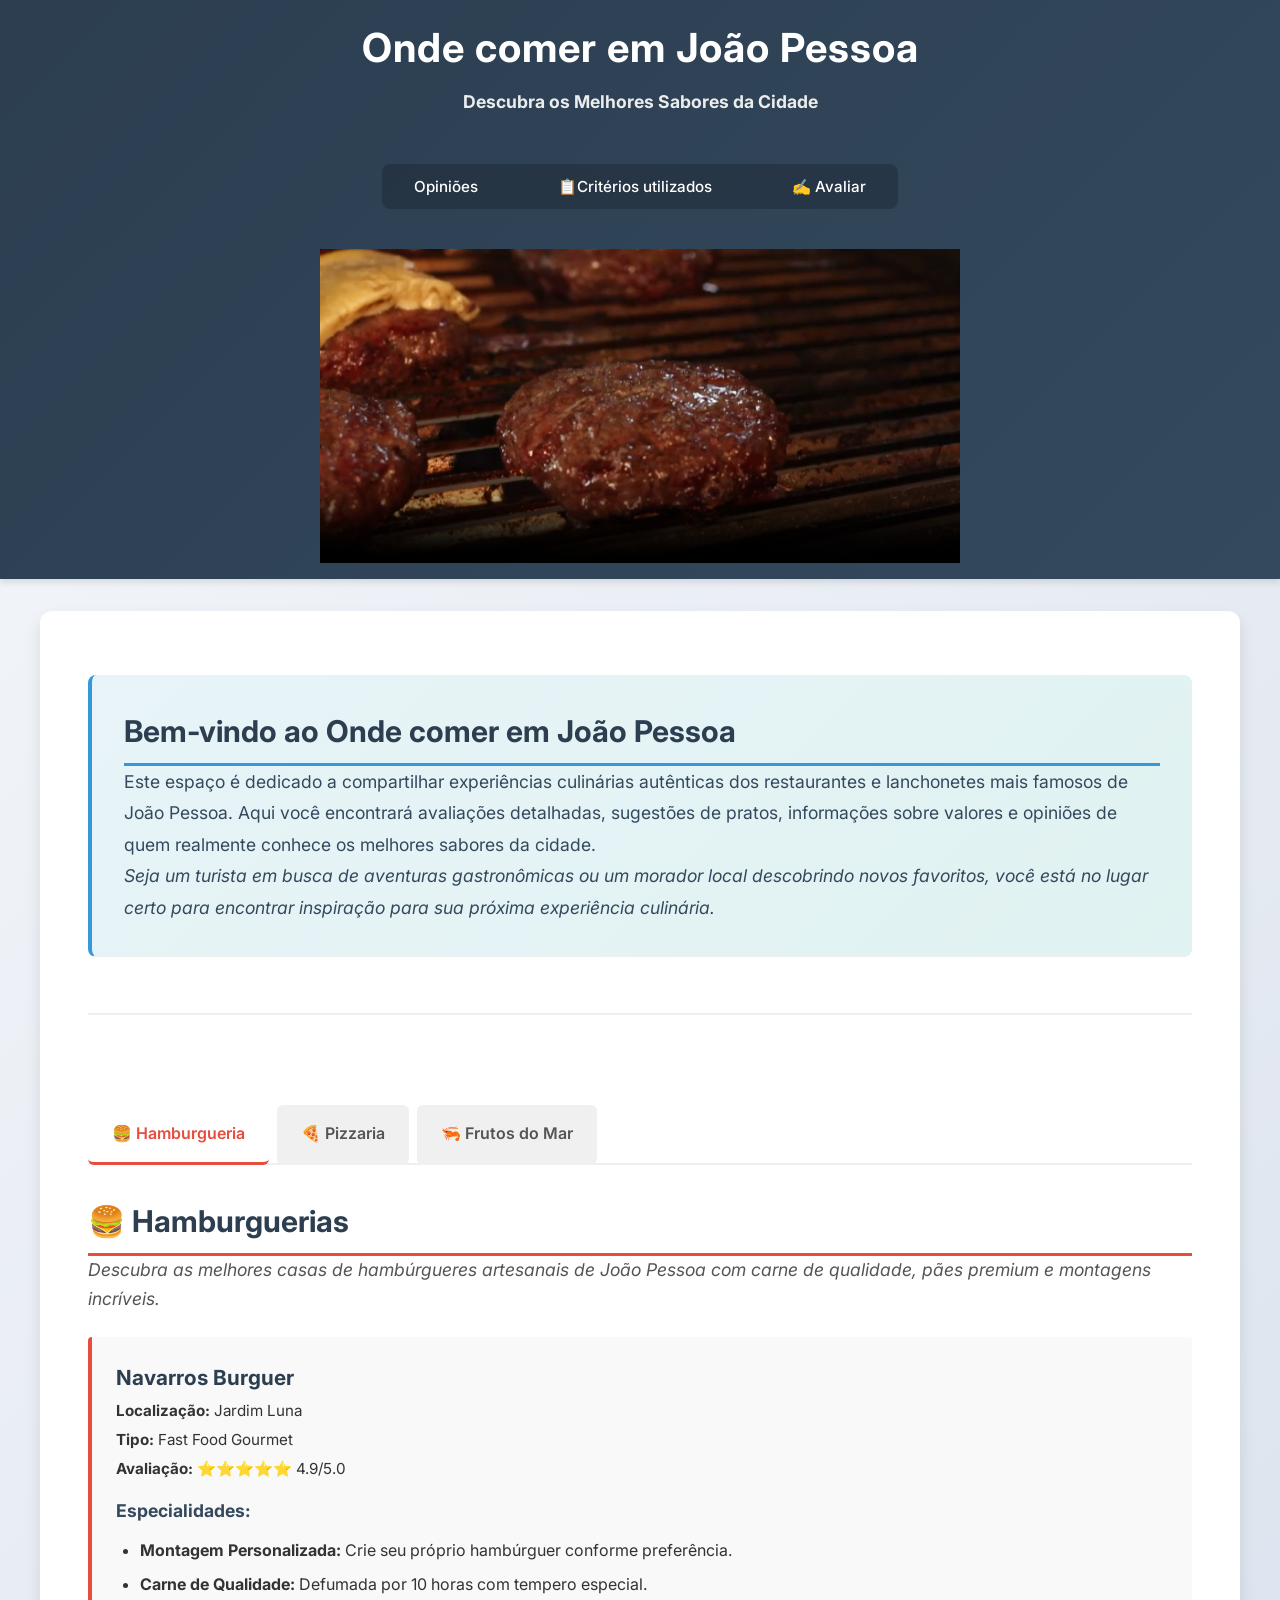
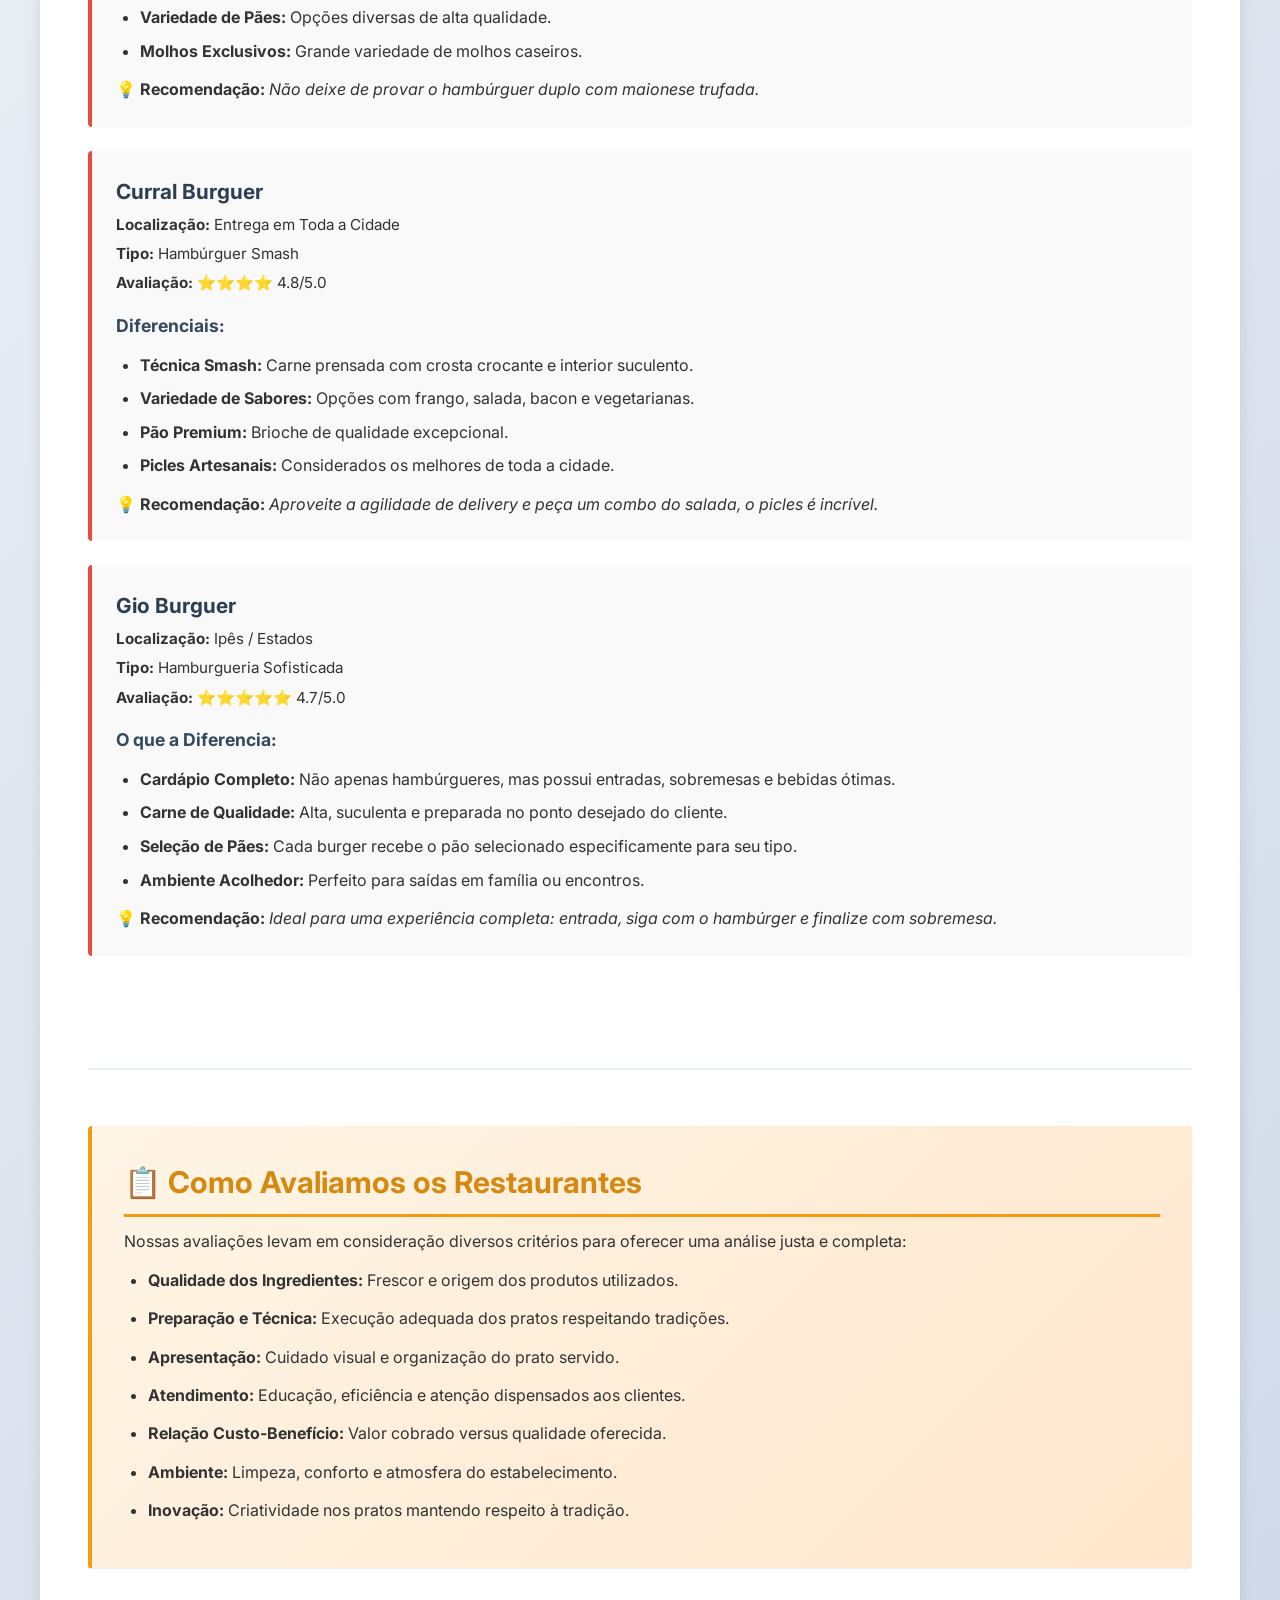
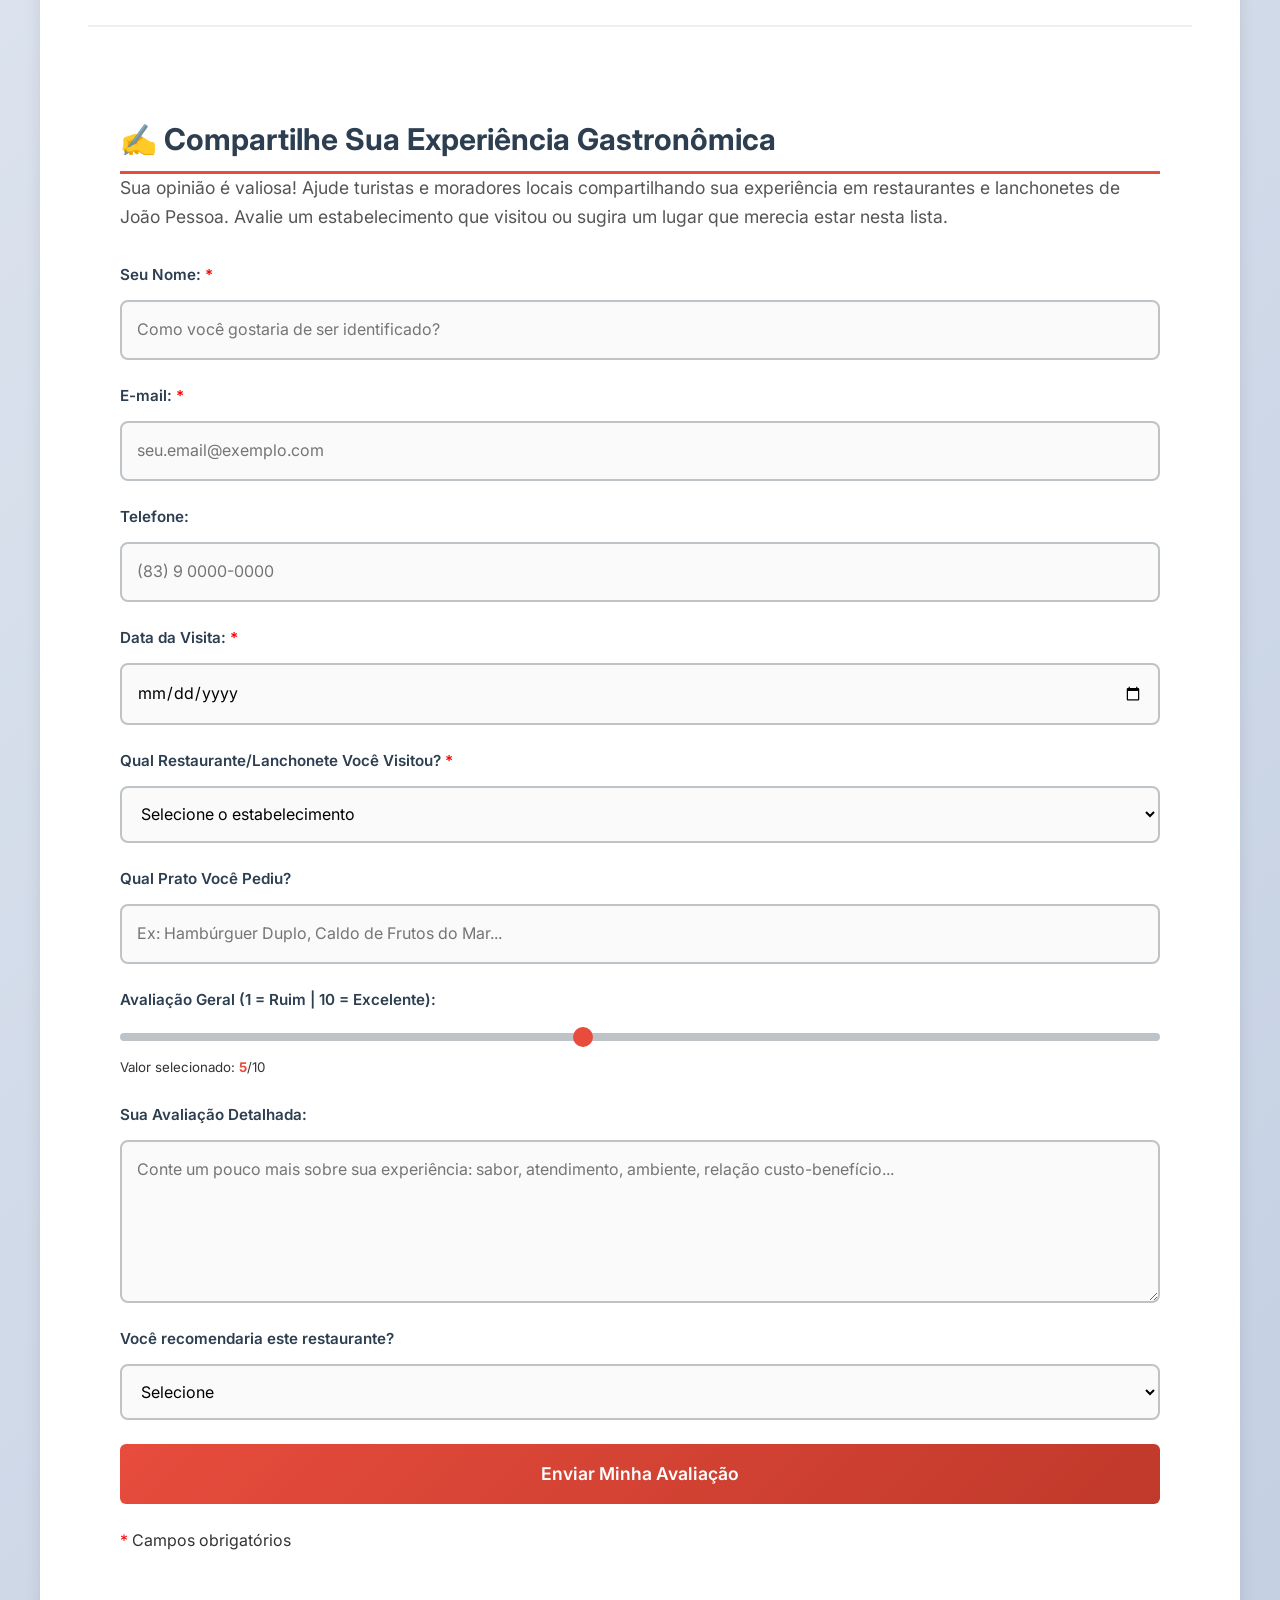
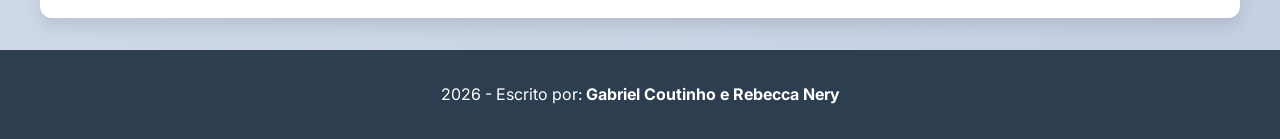
==== commit b60474dc: "Implementa estrutura ITCSS, wireframe e definição de problema (Aula 8) - README.md: adiciona context" ====
--- a/app_principal/index.html
+++ b/app_principal/index.html
@@ -6,7 +6,19 @@
     <meta name="viewport" content="width=device-width, initial-scale=1.0">
     <meta name="description" content="Avaliações de restaurantes e lanchonetes famosos de João Pessoa - PB. Compartilhe experiências culinárias e descubra os melhores lugares para comer.">
     <title>Onde comer em João Pessoa - Avaliações de Restaurantes</title>
-    <link rel="stylesheet" href="index.css">
+
+    <!-- Google Fonts -->
+    <link rel="preconnect" href="https://fonts.googleapis.com">
+    <link rel="preconnect" href="https://fonts.gstatic.com" crossorigin>
+    <link href="https://fonts.googleapis.com/css2?family=Inter:ital,wght@0,400;0,500;0,600;0,700;1,400&display=swap" rel="stylesheet">
+
+    <!-- CSS — ordem ITCSS: settings → tools → base → layout → components → utilities -->
+    <link rel="stylesheet" href="css/settings/variables.css">
+    <link rel="stylesheet" href="css/tools/tools.css">
+    <link rel="stylesheet" href="css/base/reset.css">
+    <link rel="stylesheet" href="css/layout/layout.css">
+    <link rel="stylesheet" href="css/components/components.css">
+    <link rel="stylesheet" href="css/utilities/utilities.css">
 </head>
 
 <body>
--- a/app_principal/css/settings/variables.css
+++ b/app_principal/css/settings/variables.css
@@ -0,0 +1,60 @@
+:root {
+    /* === CORES === */
+    --color-primary:        #e74c3c;
+    --color-primary-dark:   #c0392b;
+    --color-text-primary:   #2c3e50;
+    --color-text-secondary: #34495e;
+    --color-text-muted:     #555555;
+    --color-bg-primary:     #f5f7fa;
+    --color-bg-secondary:   #c3cfe2;
+    --color-bg-card:        #f9f9f9;
+    --color-border:         #bdc3c7;
+    --color-border-light:   #ecf0f1;
+    --color-success:        #27ae60;
+    --color-warning:        #f39c12;
+    --color-white:          #ffffff;
+
+    /* === TIPOGRAFIA === */
+    --font-primary: 'Inter', 'Segoe UI', Tahoma, Geneva, Verdana, sans-serif;
+    --fs-xs:   clamp(0.75rem,  1.5vw,  0.875rem);
+    --fs-sm:   clamp(0.875rem, 1.75vw, 0.95rem);
+    --fs-base: clamp(0.875rem, 2vw,    1rem);
+    --fs-md:   clamp(1rem,     2.25vw, 1.1rem);
+    --fs-lg:   clamp(1.1rem,   2.5vw,  1.3rem);
+    --fs-h3:   clamp(1.1rem,   2.5vw,  1.3rem);
+    --fs-h2:   clamp(1.25rem,  3vw,    1.875rem);
+    --fs-h1:   clamp(1.75rem,  4vw,    2.5rem);
+    --lh-tight:  1.3;
+    --lh-normal: 1.6;
+    --lh-loose:  1.8;
+    --fw-normal:   400;
+    --fw-medium:   500;
+    --fw-semibold: 600;
+    --fw-bold:     700;
+
+    /* === ESPAÇAMENTO === */
+    --space-xs: 0.5rem;
+    --space-sm: 1rem;
+    --space-md: 1.5rem;
+    --space-lg: 2rem;
+    --space-xl: 3rem;
+
+    /* === BORDAS === */
+    --radius-sm: 4px;
+    --radius-md: 8px;
+    --radius-lg: 12px;
+
+    /* === SOMBRAS === */
+    --shadow-sm: 0 2px 4px rgba(0, 0, 0, 0.08);
+    --shadow-md: 0 4px 6px rgba(0, 0, 0, 0.1);
+    --shadow-lg: 0 8px 16px rgba(0, 0, 0, 0.1);
+}
+
+@media (prefers-color-scheme: dark) {
+    :root {
+        --color-text-primary:  #F9FAFB;
+        --color-bg-primary:    #111827;
+        --color-bg-secondary:  #1F2937;
+        --color-border:        #374151;
+    }
+}
--- a/app_principal/css/tools/tools.css
+++ b/app_principal/css/tools/tools.css
@@ -0,0 +1,6 @@
+/*
+ * TOOLS — funções e mixins
+ * Em CSS puro este layer não contém código executável.
+ * Seria usado para @mixin e funções em pré-processadores (Sass/Less).
+ * Mantido para completar a arquitetura ITCSS.
+ */
--- a/app_principal/css/layout/layout.css
+++ b/app_principal/css/layout/layout.css
@@ -0,0 +1,82 @@
+/* === LAYOUT — estrutura de página: header, main, footer e grid responsivo === */
+
+header {
+    display: flex;
+    flex-direction: column;
+    align-items: center;
+    gap: var(--space-sm);
+    padding: var(--space-sm);
+    background: linear-gradient(135deg, #2c3e50 0%, #34495e 100%);
+    color: white;
+    box-shadow: var(--shadow-md);
+}
+
+.header-content {
+    text-align: center;
+    max-width: 900px;
+    margin: 0 auto;
+}
+
+header h1 {
+    margin: 0 0 0.5rem 0;
+    font-size: 2.5rem;
+    letter-spacing: 1px;
+}
+
+header p {
+    margin: 0 0 1rem 0;
+    font-size: var(--fs-md);
+    opacity: 0.9;
+}
+
+.header-midia {
+    max-width: 900px;
+    margin: 1.5rem auto 0;
+    padding: 0 !important;
+    text-align: center;
+}
+
+main {
+    display: grid;
+    grid-template-columns: 1fr;
+    gap: var(--space-md);
+    padding: var(--space-sm);
+    max-width: 1200px;
+    margin: 2rem auto;
+    background: white;
+    border-radius: var(--radius-lg);
+    box-shadow: var(--shadow-lg);
+    overflow: hidden;
+}
+
+footer {
+    text-align: center;
+    padding: 2rem 1rem;
+    background-color: #2c3e50;
+    color: white;
+    margin-top: 0;
+}
+
+footer p {
+    margin: 0;
+}
+
+/* ── TABLET: >= 768px ─────────────────────────────── */
+@media (min-width: 768px) {
+    header {
+        flex-direction: column;
+        justify-content: space-between;
+        padding: var(--space-sm) var(--space-lg);
+    }
+
+    main {
+        padding: var(--space-md) var(--space-lg);
+    }
+}
+
+/* ── DESKTOP: >= 1024px ───────────────────────────── */
+@media (min-width: 1024px) {
+    main {
+        padding: var(--space-lg) var(--space-xl);
+    }
+}
--- a/app_principal/css/components/components.css
+++ b/app_principal/css/components/components.css
@@ -0,0 +1,525 @@
+/* === COMPONENTS — nav, hamburger, tabs, cards, seções e formulário === */
+
+/* ── NAVEGAÇÃO ────────────────────────────────────── */
+nav {
+    display: flex;
+    flex-wrap: wrap;
+    justify-content: center;
+    gap: var(--space-xs);
+    padding: 0;
+    background: rgba(0, 0, 0, 0.2);
+    border-radius: var(--radius-md);
+    max-width: 900px;
+    margin: 1rem auto 0;
+}
+
+.nav-principal {
+    list-style: none;
+    padding: 0;
+    margin: 0;
+    display: flex;
+    justify-content: center;
+    flex-wrap: wrap;
+    gap: 1rem;
+}
+
+.nav-principal li {
+    display: inline;
+    padding: 0.6rem 1rem;
+}
+
+nav a {
+    color: white;
+    text-decoration: none;
+    padding: 0.6rem 1rem;
+    border-radius: var(--radius-sm);
+    transition: background-color 0.3s ease;
+    font-weight: var(--fw-medium);
+    font-size: var(--fs-sm);
+}
+
+nav a:hover {
+    background-color: rgba(255, 255, 255, 0.25);
+}
+
+/* ── MENU HAMBURGUER ──────────────────────────────── */
+#menu-toggle {
+    display: none;
+}
+
+.menu-icon {
+    display: none;
+    cursor: pointer;
+    padding: var(--space-sm);
+    font-size: 1.5rem;
+}
+
+@media (max-width: 767px) {
+    nav {
+        display: none;
+        position: fixed;
+        top: 0;
+        left: 0;
+        width: 100vw;
+        background-color: #2c3e50;
+        z-index: 999;
+    }
+
+    .nav-principal {
+        display: flex;
+        flex-direction: column;
+        justify-content: center;
+        align-items: center;
+        height: 100%;
+        gap: 2rem;
+        padding: 0;
+        margin: 0;
+        list-style: none;
+    }
+
+    #menu-toggle:checked ~ nav {
+        display: block !important;
+    }
+
+    .menu-icon {
+        display: block;
+        position: fixed;
+        top: 20px;
+        left: 20px;
+        z-index: 1001;
+        background-color: #27394b;
+        color: white;
+        padding: 10px 15px;
+        border-radius: var(--radius-md);
+        cursor: pointer;
+    }
+
+    #menu-toggle:checked ~ .menu-icon {
+        font-size: 0;
+    }
+
+    #menu-toggle:checked ~ .menu-icon::after {
+        content: " \2715";
+        font-size: 1.5rem;
+    }
+
+    .header-content {
+        margin-top: 60px;
+    }
+
+    header h1 {
+        margin-top: 0;
+    }
+}
+
+/* ── SISTEMA DE ABAS ──────────────────────────────── */
+.tabs-container {
+    margin: 2rem 0;
+}
+
+.tabs-buttons {
+    display: flex;
+    gap: 0.5rem;
+    border-bottom: 2px solid #ecf0f1;
+    margin-bottom: 2rem;
+    flex-wrap: wrap;
+}
+
+.tab-btn {
+    padding: 1rem 1.5rem;
+    background: #f0f0f0;
+    border: none;
+    border-bottom: 3px solid transparent;
+    cursor: pointer;
+    font-size: var(--fs-base);
+    font-weight: var(--fw-semibold);
+    color: #555;
+    transition: all 0.3s ease;
+    position: relative;
+    bottom: -2px;
+}
+
+.tab-btn:hover {
+    background: #e8e8e8;
+    color: #2c3e50;
+}
+
+.tab-btn.active {
+    background: white;
+    color: #e74c3c;
+    border-bottom-color: #e74c3c;
+}
+
+.tabs-content {
+    position: relative;
+}
+
+.tab-pane {
+    display: none;
+    animation: fadeIn 0.3s ease;
+}
+
+.tab-pane.active {
+    display: block;
+}
+
+@keyframes fadeIn {
+    from { opacity: 0; }
+    to   { opacity: 1; }
+}
+
+.categoria-desc {
+    font-size: var(--fs-md);
+    font-style: italic;
+    color: #555;
+    margin-bottom: 1.5rem;
+}
+
+/* ── CARDS DE RESTAURANTE ─────────────────────────── */
+.categoria {
+    scroll-margin-top: 100px;
+}
+
+.categoria h2 {
+    color: #2c3e50;
+    border-bottom: 3px solid #e74c3c;
+    padding-bottom: 0.5rem;
+    margin-top: 0;
+    font-size: 1.8rem;
+}
+
+.restaurante {
+    background: var(--color-bg-card);
+    padding: 1.5rem;
+    margin-bottom: 1.5rem;
+    border-left: 4px solid #e74c3c;
+    border-radius: var(--radius-sm);
+    transition: transform 0.3s ease, box-shadow 0.3s ease;
+}
+
+.restaurante:hover {
+    transform: translateX(5px);
+    box-shadow: 0 4px 12px rgba(231, 76, 60, 0.15);
+}
+
+.restaurante h3 {
+    color: #2c3e50;
+    margin-top: 0;
+    font-size: var(--fs-lg);
+}
+
+.restaurante h4 {
+    color: #34495e;
+    margin-top: 1rem;
+    margin-bottom: 0.5rem;
+    font-size: var(--fs-md);
+}
+
+.restaurante .info {
+    margin: 0.3rem 0;
+    font-size: var(--fs-sm);
+}
+
+.restaurante ul {
+    margin: 0.8rem 0;
+    padding-left: 1.5rem;
+}
+
+.restaurante li {
+    margin-bottom: 0.5rem;
+    line-height: var(--lh-normal);
+}
+
+/* ── SEÇÃO INTRODUÇÃO ─────────────────────────────── */
+.intro-section {
+    background: linear-gradient(135deg, #e8f4f8 0%, #e0f2f1 100%);
+    border-radius: var(--radius-md);
+    border-left: 4px solid #3498db;
+    margin-top: 2rem;
+}
+
+.intro-section h2 {
+    color: #2c3e50;
+    margin-top: 0;
+    border-bottom-color: #3498db;
+}
+
+.intro-section p {
+    line-height: var(--lh-loose);
+    font-size: var(--fs-md);
+    color: #34495e;
+}
+
+/* ── SEÇÃO CRITÉRIOS ──────────────────────────────── */
+.criterios-section {
+    background: linear-gradient(135deg, #fff5e6 0%, #ffe6cc 100%);
+    border-left: 4px solid #f39c12;
+    border-radius: var(--radius-sm);
+}
+
+.criterios-section h2 {
+    color: #d68910;
+    border-bottom-color: #f39c12;
+}
+
+.criterios-section p {
+    margin: 0.8rem 0;
+    line-height: var(--lh-normal);
+}
+
+.criterios-section ul {
+    padding-left: 1.5rem;
+}
+
+.criterios-section li {
+    margin-bottom: 0.8rem;
+    line-height: var(--lh-normal);
+}
+
+.criterios-section hr {
+    margin: 1.5rem 0;
+}
+
+.criterios {
+    background: #fffacd;
+    padding: 0.8rem;
+    border-radius: var(--radius-sm);
+    margin: 1rem 0 0;
+    font-size: var(--fs-sm);
+}
+
+/* ── SEÇÃO FORMULÁRIO ─────────────────────────────── */
+.formulario-section {
+    scroll-margin-top: 100px;
+}
+
+.formulario-section h2 {
+    color: #2c3e50;
+    margin-top: 0;
+    border-bottom-color: #e74c3c;
+}
+
+.formulario-section > p {
+    margin-bottom: 2rem;
+    font-size: var(--fs-md);
+    color: #555;
+    line-height: var(--lh-normal);
+}
+
+.recomendacao {
+    margin-top: 0.5rem;
+}
+
+/* ── FORMULÁRIO ───────────────────────────────────── */
+form {
+    display: flex;
+    flex-direction: column;
+    gap: 1.5rem;
+}
+
+.form-group {
+    display: flex;
+    flex-direction: column;
+    gap: 0.3rem;
+}
+
+label {
+    font-weight: var(--fw-semibold);
+    color: #2c3e50;
+    font-size: var(--fs-sm);
+    margin-bottom: 0.3rem;
+    display: block;
+}
+
+.form-group label {
+    margin-bottom: 0.5rem;
+}
+
+input[type="text"],
+input[type="email"],
+input[type="tel"],
+input[type="date"],
+textarea,
+select {
+    padding: 0.95rem;
+    border: 2px solid #bdc3c7;
+    border-radius: var(--radius-md);
+    font-family: inherit;
+    font-size: var(--fs-base);
+    transition: border-color 0.3s ease, box-shadow 0.3s ease, background-color 0.3s ease;
+    width: 100%;
+    box-sizing: border-box;
+    background-color: #fafafa;
+}
+
+input[type="text"]:hover,
+input[type="email"]:hover,
+input[type="tel"]:hover,
+input[type="date"]:hover,
+textarea:hover,
+select:hover {
+    border-color: #95a5a6;
+    background-color: #f5f5f5;
+}
+
+input[type="text"]:focus,
+input[type="email"]:focus,
+input[type="tel"]:focus,
+input[type="date"]:focus,
+textarea:focus,
+select:focus {
+    outline: none;
+    border-color: #e74c3c;
+    box-shadow: 0 0 0 3px rgba(231, 76, 60, 0.1);
+}
+
+textarea {
+    resize: vertical;
+    min-height: 120px;
+}
+
+input[type="range"] {
+    width: 100%;
+    height: 8px;
+    border-radius: 5px;
+    background: #bdc3c7;
+    outline: none;
+    -webkit-appearance: none;
+    margin: 0.5rem 0;
+}
+
+input[type="range"]::-webkit-slider-thumb {
+    -webkit-appearance: none;
+    appearance: none;
+    width: 20px;
+    height: 20px;
+    border-radius: 50%;
+    background: #e74c3c;
+    cursor: pointer;
+    transition: background 0.3s ease;
+}
+
+input[type="range"]::-webkit-slider-thumb:hover {
+    background: #c0392b;
+}
+
+input[type="range"]::-moz-range-thumb {
+    width: 20px;
+    height: 20px;
+    border-radius: 50%;
+    background: #e74c3c;
+    cursor: pointer;
+    border: none;
+    transition: background 0.3s ease;
+}
+
+input[type="range"]::-moz-range-thumb:hover {
+    background: #c0392b;
+}
+
+button {
+    padding: 1rem 2rem;
+    background: linear-gradient(135deg, #e74c3c 0%, #c0392b 100%);
+    color: white;
+    border: none;
+    border-radius: 6px;
+    cursor: pointer;
+    font-size: 1.1rem;
+    font-weight: var(--fw-semibold);
+    transition: transform 0.2s ease, box-shadow 0.2s ease;
+}
+
+button:hover {
+    transform: translateY(-2px);
+    box-shadow: 0 6px 12px rgba(231, 76, 60, 0.3);
+}
+
+button:active {
+    transform: translateY(0);
+}
+
+/* ── MODO ESCURO ──────────────────────────────────── */
+@media (prefers-color-scheme: dark) {
+    body {
+        background: linear-gradient(135deg, #000000 0%, #1a1a1a 100%);
+        color: #f5f5f5;
+    }
+
+    main {
+        background: #1e1e1e !important;
+        box-shadow: 0 8px 16px rgba(0, 0, 0, 0.5);
+    }
+
+    section, aside {
+        border-bottom-color: #333 !important;
+    }
+
+    .intro-section {
+        background: linear-gradient(135deg, #16212e 0%, #0d141d 100%) !important;
+        border-left-color: #3498db;
+    }
+
+    .intro-section h2,
+    .intro-section p {
+        color: #F9FAFB !important;
+    }
+
+    .criterios-section {
+        background: linear-gradient(135deg, #2c1e05 0%, #1a1202 100%) !important;
+        border-left-color: #f39c12;
+        color: #ddd !important;
+    }
+
+    .criterios-section h2 {
+        color: #f39c12 !important;
+    }
+
+    .tab-btn {
+        background: #222;
+        color: #ddd;
+    }
+
+    .tab-btn.active {
+        background: #1e1e1e;
+        color: #e74c3c;
+    }
+
+    .restaurante {
+        background: #252525 !important;
+        border-left-color: #e74c3c;
+    }
+
+    .restaurante h3,
+    .restaurante h4,
+    .tabs-content h2 {
+        color: #F9FAFB !important;
+    }
+
+    label {
+        color: #F9FAFB !important;
+    }
+
+    input, textarea, select {
+        background-color: #2a2a2a !important;
+        color: white !important;
+        border-color: #444 !important;
+    }
+
+    input:focus, textarea:focus, select:focus {
+        background-color: #333 !important;
+        border-color: #e74c3c !important;
+    }
+
+    .formulario-section h2 {
+        color: #ddd !important;
+        border-bottom-color: #e74c3c !important;
+    }
+
+    .formulario-section > p {
+        color: #ddd !important;
+    }
+
+    footer {
+        background-color: #000;
+    }
+}
--- a/app_principal/css/utilities/utilities.css
+++ b/app_principal/css/utilities/utilities.css
@@ -0,0 +1,28 @@
+/* === UTILITIES — classes utilitárias e ajustes de acessibilidade === */
+
+hr {
+    border: none;
+    border-top: 2px solid #ecf0f1;
+    margin: 2rem 0;
+}
+
+#valor-avaliacao {
+    font-weight: var(--fw-bold);
+    color: #e74c3c;
+}
+
+.cards-grid {
+    display: grid;
+    grid-template-columns: repeat(auto-fit, minmax(260px, 1fr));
+    gap: var(--space-md);
+}
+
+/* Respeita preferência de redução de movimento */
+@media (prefers-reduced-motion: reduce) {
+    *, ::before, ::after {
+        animation-duration: 0.01ms !important;
+        animation-iteration-count: 1 !important;
+        transition-duration: 0.01ms !important;
+        scroll-behavior: auto !important;
+    }
+}
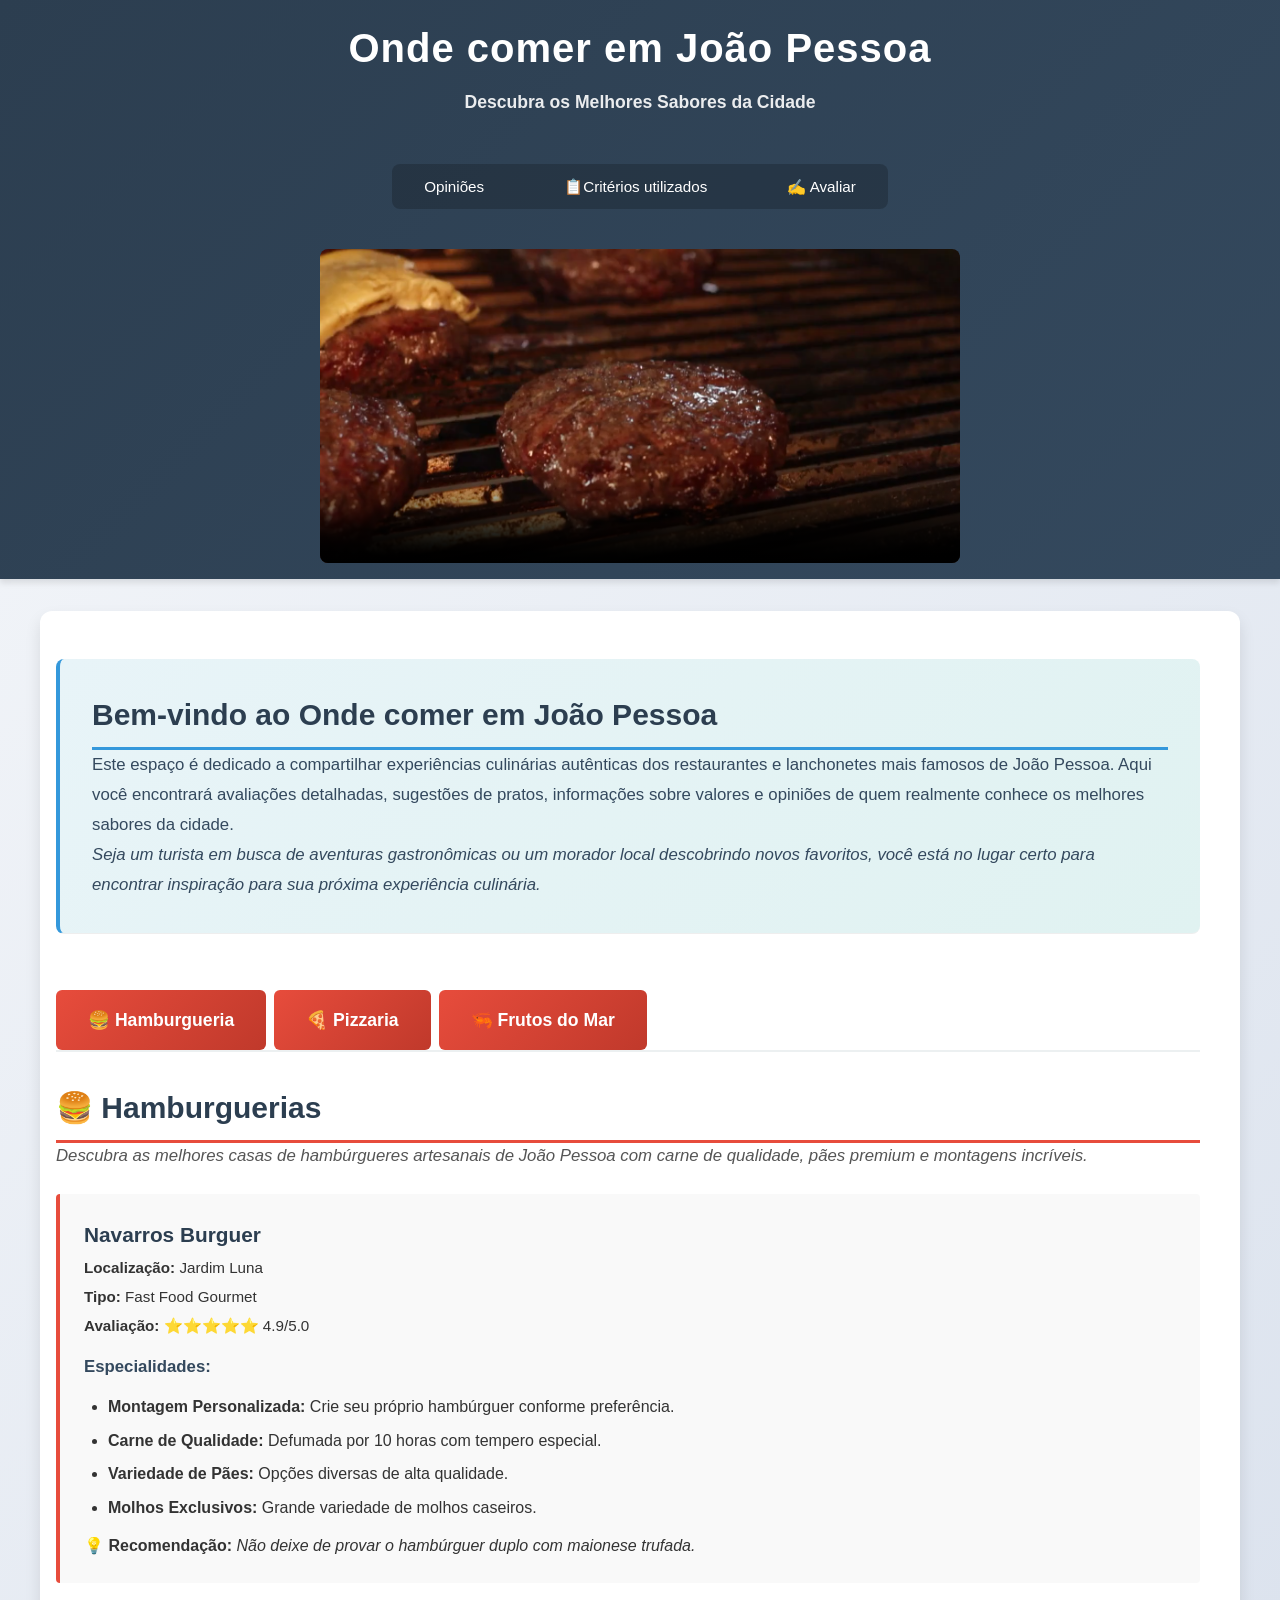
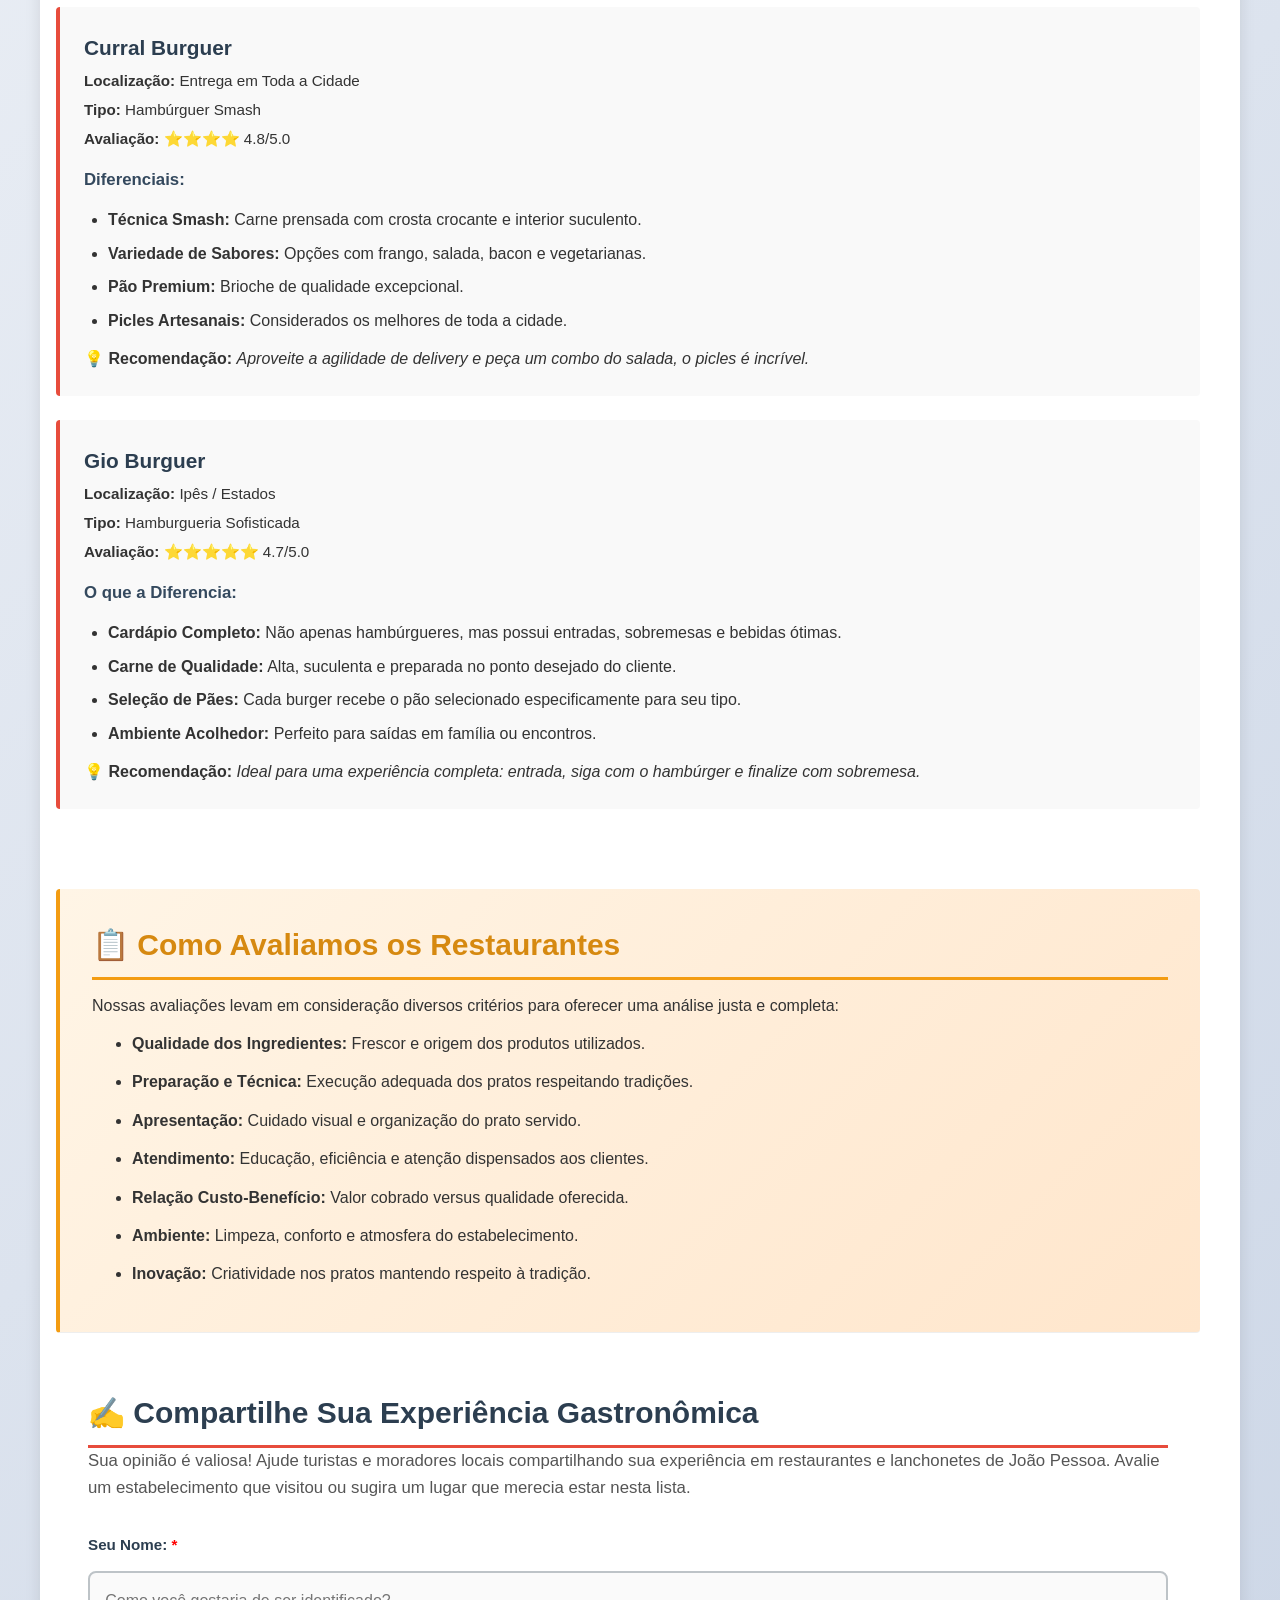
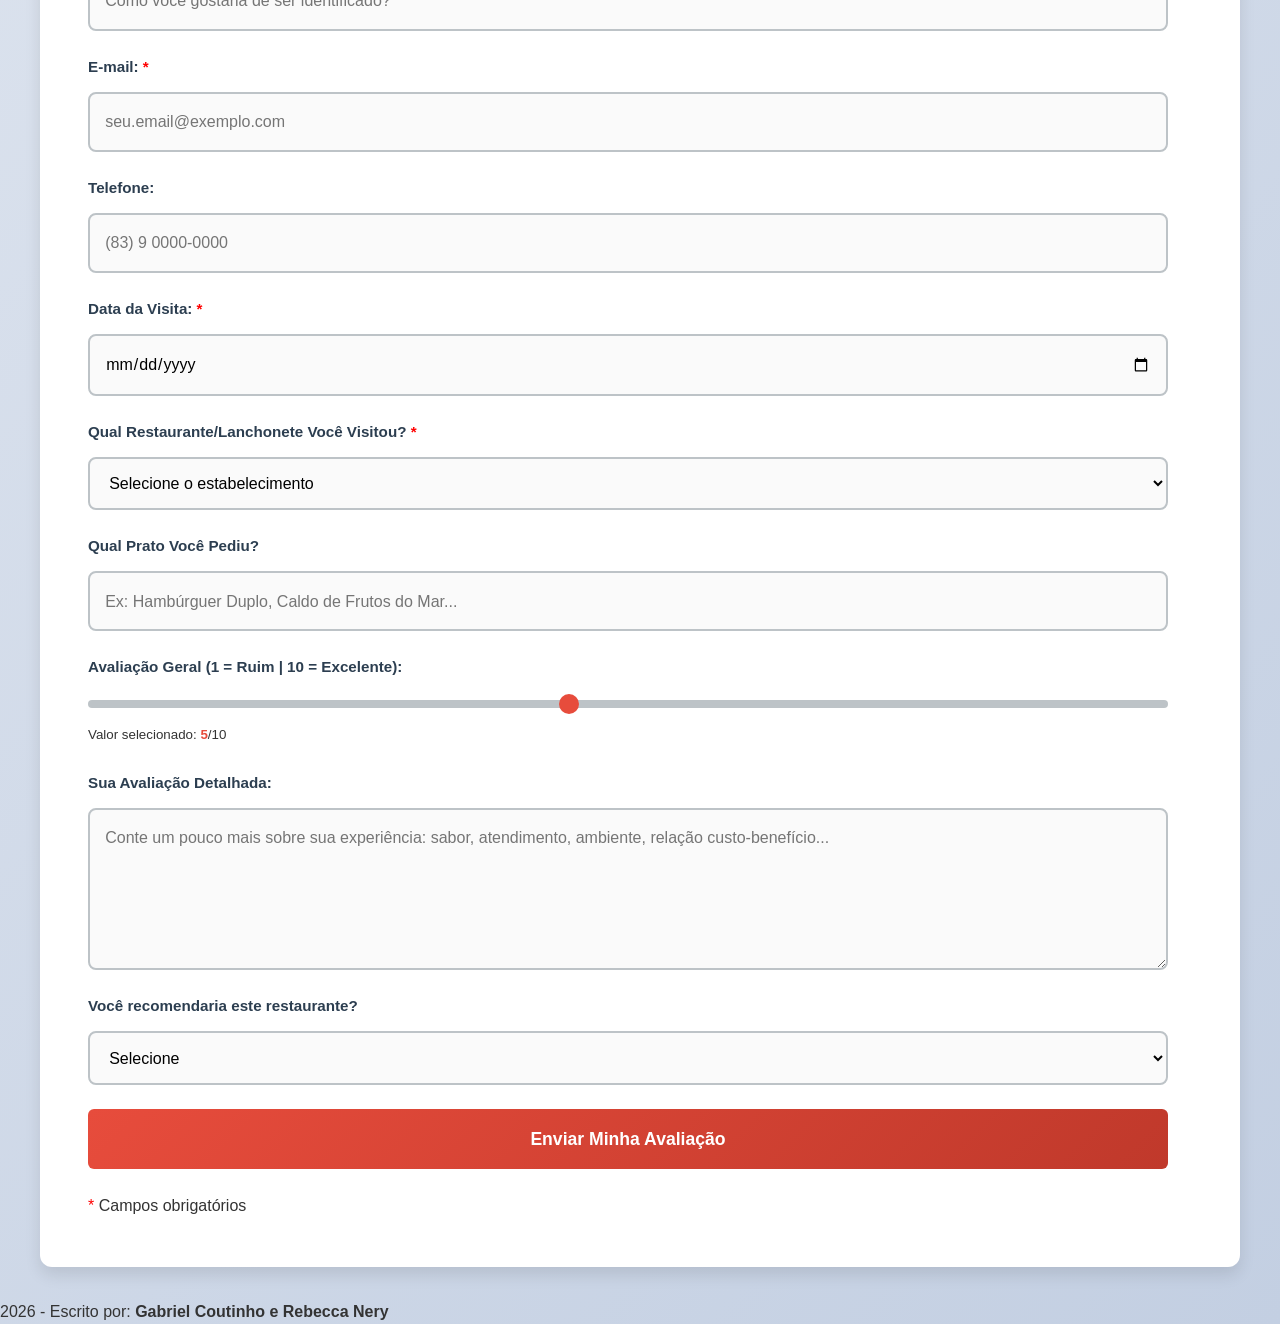
==== commit b3c6876a: "reestrutura as pastas do CSS e implementa arquivos css em componentes" ====
--- a/app_principal/index.html
+++ b/app_principal/index.html
@@ -12,13 +12,7 @@
     <link rel="preconnect" href="https://fonts.gstatic.com" crossorigin>
     <link href="https://fonts.googleapis.com/css2?family=Inter:ital,wght@0,400;0,500;0,600;0,700;1,400&display=swap" rel="stylesheet">
 
-    <!-- CSS — ordem ITCSS: settings → tools → base → layout → components → utilities -->
-    <link rel="stylesheet" href="css/settings/variables.css">
-    <link rel="stylesheet" href="css/tools/tools.css">
-    <link rel="stylesheet" href="css/base/reset.css">
-    <link rel="stylesheet" href="css/layout/layout.css">
-    <link rel="stylesheet" href="css/components/components.css">
-    <link rel="stylesheet" href="css/utilities/utilities.css">
+    <link rel="stylesheet" href="css/base.css">
 </head>
 
 <body>
@@ -288,7 +282,7 @@
         <p>2026 - Escrito por: <strong>Gabriel Coutinho e Rebecca Nery</strong></p>
     </footer>
 
-    <script src="index.js"></script>
+    <script src="js/index.js"></script>
 </body>
 
 </html>
--- a/app_principal/css/base.css
+++ b/app_principal/css/base.css
@@ -0,0 +1,693 @@
+@import "variables.css";
+@import "reset.css";
+
+:root {
+    /* Breakpoints como variáveis comentadas (não funcionam em @media, mas servem
+    de referência) */
+    /* --bp-sm: 480px; --bp-md: 768px; --bp-lg: 1024px; --bp-xl: 1280px; */
+    /* Tokens de espaçamento */
+    --space-xs: 0.5rem;
+    --space-sm: 1rem;
+    --space-md: 1.5rem;
+    --space-lg: 2rem;
+    --space-xl: 3rem;
+    /* Tipografia fluida */
+    --fs-base: clamp(0.875rem, 2vw, 1rem);
+    --fs-h1: clamp(1.75rem, 4vw, 2.5rem);
+    --fs-h2: clamp(1.25rem, 3vw, 1.875rem);
+}
+
+/* ── TABLET: >= 768px ─────────────────────────────── */
+@media (min-width: 768px) {
+    
+    header {
+        flex-direction: column;
+        justify-content: space-between;
+        padding: var(--space-sm) var(--space-lg);
+    }
+    
+    main {
+        /* Layout com sidebar: sidebar 240px + conteúdo principal */
+        grid-template-columns: 240px 1fr;
+        grid-template-areas:
+        "sidebar main"
+        "sidebar main";
+
+        padding: var(--space-md) var(--space-lg);
+    }
+
+    .sidebar { grid-area: sidebar; }
+    .content { grid-area: main;    }
+}
+
+/* ── DESKTOP: >= 1024px ───────────────────────────── */
+@media (min-width: 1024px) {
+    
+    main {
+        grid-template-columns: 380px 1fr;
+        grid-template-areas: "sidebar conteudo";
+        align-items: start;
+    }
+}
+
+h1 { font-size: var(--fs-h1); }
+
+h2 { 
+    color: #2c3e50;
+    border-bottom: 3px solid #e74c3c;
+    padding-bottom: 0.5rem;
+    margin-top: 0;
+    font-size: var(--fs-h2); 
+}
+
+* {
+    box-sizing: border-box;
+}
+
+
+
+body {
+    font-size: var(--fs-base);
+    line-height: 1.6;
+    font-family: 'Segoe UI', Tahoma, Geneva, Verdana, sans-serif;
+    margin: 0;
+    padding: 0;
+    background: linear-gradient(135deg, #f5f7fa 0%, #c3cfe2 100%);
+    min-height: 100vh;
+    color: #333;
+}
+
+header {
+    display: flex;
+    flex-direction: column;
+    align-items: center;
+    gap: var(--space-sm);
+    padding: var(--space-sm);
+    background: linear-gradient(135deg, #2c3e50 0%, #34495e 100%);
+    color: white;
+    box-shadow: 0 4px 6px rgba(0, 0, 0, 0.1);
+}
+
+.header-content {
+    text-align: center;
+    max-width: 900px;
+    margin: 0 auto;
+}
+
+header h1 {
+    margin: 0 0 0.5rem 0;
+    font-size: 2.5rem;
+    letter-spacing: 1px;
+}
+
+header p {
+    margin: 0 0 1rem 0;
+    font-size: 1.1rem;
+    opacity: 0.9;
+}
+
+nav {
+    display: flex;
+    flex-wrap: wrap;
+    justify-content: center;
+    gap: var(--space-xs);
+    list-style: none;
+    padding: 0;
+    background: rgba(0, 0, 0, 0.2);
+    border-radius: 8px;
+    max-width: 900px;
+    margin: 1rem auto 0;
+}
+
+.nav-principal { 
+    list-style: none;
+    padding: 0;
+    margin: 0;
+    display: flex;
+    justify-content: center;
+    flex-wrap: wrap;
+    gap: 1rem;
+}
+
+.nav-principal li { 
+    display: inline;
+    padding: 0.6rem 1.0rem;
+}
+
+nav a { 
+    color: white;
+    text-decoration: none;
+    padding: 0.6rem 1.0rem;
+    border-radius: 4px;
+    transition: background-color 0.3s ease;
+    font-weight: 500;
+    font-size: 0.95rem;
+}
+
+nav a:hover {
+    background-color: rgba(255, 255, 255, 0.25);
+}
+
+.header-midia {
+    max-width: 900px;
+    margin: 1.5rem auto 0;
+    padding: 0 !important;
+    text-align: center;
+}
+
+main {
+    display: grid;
+    grid-template-columns: 1fr;
+    gap: var(--space-md);
+    padding: var(--space-sm);
+    max-width: 1200px;
+    margin-inline: auto;
+    margin: 2rem auto;
+    background: white;
+    border-radius: 12px;
+    box-shadow: 0 8px 16px rgba(0, 0, 0, 0.1);
+    overflow: hidden;
+}
+
+section, aside {
+    padding: 2rem;
+    border-bottom: 1px solid #eee;
+}
+
+section:last-of-type, aside:last-of-type {
+    border-bottom: none;
+}
+
+/* ── SEÇÃO INTRODUÇÃO ─────────────────────────────── */
+.intro-section {
+    background: linear-gradient(135deg, #e8f4f8 0%, #e0f2f1 100%);
+    border-radius: 8px;
+    border-left: 4px solid #3498db;
+    margin-top: 2rem;
+}
+
+.intro-section h2 {
+    color: #2c3e50;
+    margin-top: 0;
+    border-bottom-color: #3498db;
+}
+
+.intro-section p {
+    line-height: 1.8;
+    font-size: 1.05rem;
+    color: #34495e;
+}
+
+.categoria {
+    scroll-margin-top: 100px;
+}
+
+.categoria h2 {
+    color: #2c3e50;
+    border-bottom: 3px solid #e74c3c;
+    padding-bottom: 0.5rem;
+    margin-top: 0;
+    font-size: 1.8rem;
+}
+
+/* SISTEMA DE ABAS */
+.tabs-container {
+    margin: 2rem 0;
+}
+
+.tabs-buttons {
+    display: flex;
+    gap: 0.5rem;
+    border-bottom: 2px solid #ecf0f1;
+    margin-bottom: 2rem;
+    flex-wrap: wrap;
+}
+
+.tabs-content {
+    position: relative;
+}
+
+.tab-pane {
+    display: none;
+    animation: fadeIn 0.3s ease;
+}
+
+.tab-pane.active {
+    display: block;
+}
+
+@keyframes fadeIn {
+    from {
+        opacity: 0;
+    }
+    to {
+        opacity: 1;
+    }
+}
+
+.categoria-desc {
+    font-size: 1.05rem;
+    font-style: italic;
+    color: #555;
+    margin-bottom: 1.5rem;
+}
+
+.restaurante {
+    background: #f9f9f9;
+    padding: 1.5rem;
+    margin-bottom: 1.5rem;
+    border-left: 4px solid #e74c3c;
+    border-radius: 4px;
+    transition: transform 0.3s ease, box-shadow 0.3s ease;
+}
+
+.restaurante:hover {
+    transform: translateX(5px);
+    box-shadow: 0 4px 12px rgba(231, 76, 60, 0.15);
+}
+
+.restaurante h3 {
+    color: #2c3e50;
+    margin-top: 0;
+    font-size: 1.3rem;
+}
+
+.restaurante h4 {
+    color: #34495e;
+    margin-top: 1rem;
+    margin-bottom: 0.5rem;
+    font-size: 1.05rem;
+}
+
+.restaurante .info {
+    margin: 0.3rem 0;
+    font-size: 0.95rem;
+}
+
+.restaurante ul {
+    margin: 0.8rem 0;
+    padding-left: 1.5rem;
+}
+
+.restaurante li {
+    margin-bottom: 0.5rem;
+    line-height: 1.6;
+}
+
+/* ── SEÇÃO CRITÉRIOS ──────────────────────────────── */
+.criterios {
+    background: #fffacd;
+    padding: 0.8rem;
+    border-radius: 4px;
+    margin: 1rem 0 0 0;
+    font-size: 0.95rem;
+}
+
+.criterios-section h2,
+.formulario-section h2 {
+    color: #2c3e50;
+    border-bottom: 3px solid #e74c3c;
+}
+
+.form-group {
+    display: flex;
+    flex-direction: column;
+    gap: 0.3rem;
+}
+
+label { 
+    font-weight: 600;
+    color: #2c3e50;
+    font-size: 0.95rem
+}
+
+.criterios-section li {
+    margin-bottom: 0.8rem;
+    line-height: 1.6;
+}
+
+.criterios-section {
+    background: linear-gradient(135deg, #fff5e6 0%, #ffe6cc 100%);
+    border-left: 4px solid #f39c12;
+    border-radius: 4px;
+}
+
+.criterios-section h2 {
+    color: #d68910;
+    border-bottom-color: #f39c12;
+}
+
+.criterios-section p {
+    margin: 0.8rem 0;
+    line-height: 1.6;
+}
+
+.criterios-section hr {
+    margin: 1.5rem 0;
+}
+
+form { 
+    display: flex;
+    flex-direction: column;
+    gap: 1.5rem;
+}
+
+.formulario-section {
+    scroll-margin-top: 100px;
+}
+
+.formulario-section h2 {
+    color: #2c3e50;
+    margin-top: 0;
+}
+
+.formulario-section > p {
+    margin-bottom: 2rem;
+    font-size: 1.05rem;
+    color: #555;
+    line-height: 1.6;
+}
+
+.form-group label {
+    margin-bottom: 0.5rem;
+    display: block;
+}
+
+input[type="text"]:hover,
+input[type="email"]:hover,
+input[type="tel"]:hover,
+input[type="date"]:hover,
+textarea:hover,
+select:hover {
+    border-color: #95a5a6;
+    background-color: #f5f5f5;
+}
+
+hr {
+    border: none;
+    border-top: 2px solid #ecf0f1;
+    margin: 2rem 0;
+}
+
+label { 
+    font-weight: 600;
+    color: #2c3e50;
+    margin-bottom: 0.3rem;
+    display: block;
+}
+
+input[type="text"],
+input[type="email"],
+input[type="tel"],
+input[type="date"],
+textarea,
+select { 
+    padding: 0.95rem;
+    border: 2px solid #bdc3c7;
+    border-radius: 8px;
+    font-family: inherit;
+    font-size: 1rem;
+    transition: border-color 0.3s ease, box-shadow 0.3s ease, background-color 0.3s ease;
+    width: 100%;
+    box-sizing: border-box;
+    background-color: #fafafa;
+}
+
+input[type="text"]:focus,
+input[type="email"]:focus,
+input[type="tel"]:focus,
+input[type="date"]:focus,
+textarea:focus,
+select:focus { 
+    outline: none;
+    border-color: #e74c3c;
+    box-shadow: 0 0 0 3px rgba(231, 76, 60, 0.1);
+}
+
+textarea {
+    resize: vertical;
+    min-height: 120px;
+}
+
+input[type="range"] {
+    width: 100%;
+    height: 8px;
+    border-radius: 5px;
+    background: #bdc3c7;
+    outline: none;
+    -webkit-appearance: none;
+    margin: 0.5rem 0;
+}
+
+input[type="range"]::-webkit-slider-thumb {
+    -webkit-appearance: none;
+    appearance: none;
+    width: 20px;
+    height: 20px;
+    border-radius: 50%;
+    background: #e74c3c;
+    cursor: pointer;
+    transition: background 0.3s ease;
+}
+
+input[type="range"]::-webkit-slider-thumb:hover {
+    background: #c0392b;
+}
+
+input[type="range"]::-moz-range-thumb {
+    width: 20px;
+    height: 20px;
+    border-radius: 50%;
+    background: #e74c3c;
+    cursor: pointer;
+    border: none;
+    transition: background 0.3s ease;
+}
+
+input[type="range"]::-moz-range-thumb:hover {
+    background: #c0392b;
+}
+
+button {
+    padding: 1rem 2rem;
+    background: linear-gradient(135deg, #e74c3c 0%, #c0392b 100%);
+    color: white;
+    border: none;
+    border-radius: 6px;
+    cursor: pointer;
+    font-size: 1.1rem;
+    font-weight: 600;
+    transition: transform 0.2s ease, box-shadow 0.2s ease;
+}
+
+button:hover { 
+    transform: translateY(-2px);
+    box-shadow: 0 6px 12px rgba(231, 76, 60, 0.3);
+}
+
+button:active {
+    transform: translateY(0);
+}
+#valor-avaliacao {
+    font-weight: bold;
+    color: #e74c3c;
+}
+
+img, video, iframe { 
+    max-width: 100%;
+    height: auto;
+    display: block;
+    border-radius: 8px;
+}
+
+.cards-grid {
+    display: grid;
+    grid-template-columns: repeat(auto-fit, minmax(260px, 1fr));
+    gap: var(--space-md);
+}
+
+
+/* MENU HAMBURGUER */
+#menu-toggle {
+    display: none;
+}
+
+.menu-icon {
+    display: none;
+    cursor: pointer;
+    padding: var(--space-sm);
+    font-size: 1.5rem;
+}
+
+@media (max-width: 767px) {
+    nav {
+        display: none;
+        position: fixed;
+        top: 0;
+        left: 0;
+        width: 100vw;
+        background-color: #2c3e50;
+        z-index: 999;
+    }
+
+    .nav-principal {
+        display: flex;
+        flex-direction: column;
+        justify-content: center;
+        align-items: center;
+        height: 100%; 
+        gap: 2rem;
+        padding: 0;
+        margin: 0;
+        list-style: none;
+    }
+
+    #menu-toggle:checked ~ nav {
+        display: block !important;
+    }
+
+    .menu-icon {
+        display: block;
+        position: fixed; 
+        top: 20px;
+        left: 20px;
+        z-index: 1001;
+        background-color: #27394b;
+        color: white;
+        padding: 10px 15px;
+        border-radius: 8px;
+        cursor: pointer;
+    }
+
+    #menu-toggle:checked ~ .menu-icon {
+        font-size: 0; 
+    }
+    
+    #menu-toggle:checked ~ .menu-icon::after {
+        content: " \2715";
+        font-size: 1.5rem;
+    }
+
+    /* EVITA QUE O ICONE FIQUE SOBRE O TEXTO */
+    .header-content {
+        margin-top: 60px;
+    }
+
+    header h1 {
+        margin-top: 0;
+    }
+}
+
+/* SUPORTE A MODO ESCURO */
+@media (prefers-color-scheme: dark) {
+    :root {
+        --bg-body: #121212;
+        --bg-main: #1e1e1e;
+        --bg-card: #252525;
+        --text-primary: #f5f5f5;
+        --text-secondary: #b0b0b0;
+        --border-color: #333;
+    }
+
+    body {
+        background: linear-gradient(135deg, #000000 0%, #1a1a1a 100%);
+        color: var(--text-primary);
+    }
+
+    main {
+        background: var(--bg-main) !important;
+        box-shadow: 0 8px 16px rgba(0, 0, 0, 0.5);
+    }
+
+    section, aside {
+        border-bottom-color: var(--border-color) !important;
+    }
+
+    .intro-section {
+        background: linear-gradient(135deg, #16212e 0%, #0d141d 100%) !important;
+        border-left-color: #3498db;
+    }
+
+    .intro-section h2, .intro-section p {
+        color: var(--text-primary) !important;
+    }
+
+    .criterios-section {
+        background: linear-gradient(135deg, #2c1e05 0%, #1a1202 100%) !important;
+        border-left-color: #f39c12;
+        color: #ddd !important;
+    }
+
+    .criterios-section h2 {
+        color: #f39c12 !important;
+    }
+
+    .tab-btn {
+        background: #222;
+        color: #ddd;
+    }
+
+    .tab-btn.active {
+        background: var(--bg-main);
+        color: #e74c3c;
+    }
+
+    .restaurante {
+        background: var(--bg-card) !important;
+        border-left-color: #e74c3c;
+    }
+
+    .restaurante h3, .restaurante h4, .tabs-content h2 {
+        color: var(--text-primary) !important;
+    }
+
+    label {
+        color: var(--text-primary) !important;
+    }
+
+    input, textarea, select {
+        background-color: #2a2a2a !important;
+        color: white !important;
+        border-color: #444 !important;
+    }
+
+    input:focus, textarea:focus, select:focus {
+        background-color: #333 !important;
+        border-color: #e74c3c !important;
+    }
+
+    .formulario-section h2 {
+        color: #ddd !important;
+        border-bottom-color: #e74c3c !important;
+    }
+
+    .formulario-section > p {
+        color: #ddd !important;
+    }
+
+    footer {
+        background-color: #000;
+    }
+}
+
+/* SUPORTE A REDUÇÃO DE MOVIMENTO */
+@media (prefers-reduced-motion: reduce) {
+    *, ::before, ::after {
+        animation-duration: 0.01ms !important;
+        animation-iteration-count: 1 !important;
+        transition-duration: 0.01ms !important;
+        scroll-behavior: auto !important;
+    }
+}
+
+@import "css/btn.css";
+@import "css/card.css";
+@import "css/footer.css";
+@import "css/form.css";
+@import "css/hamburguer.css";
+@import "css/navbar.css";
+@import "css/tabs.css";
+
+@import "layout.css";
+@import "tools.css";
+@import "utilities.css";
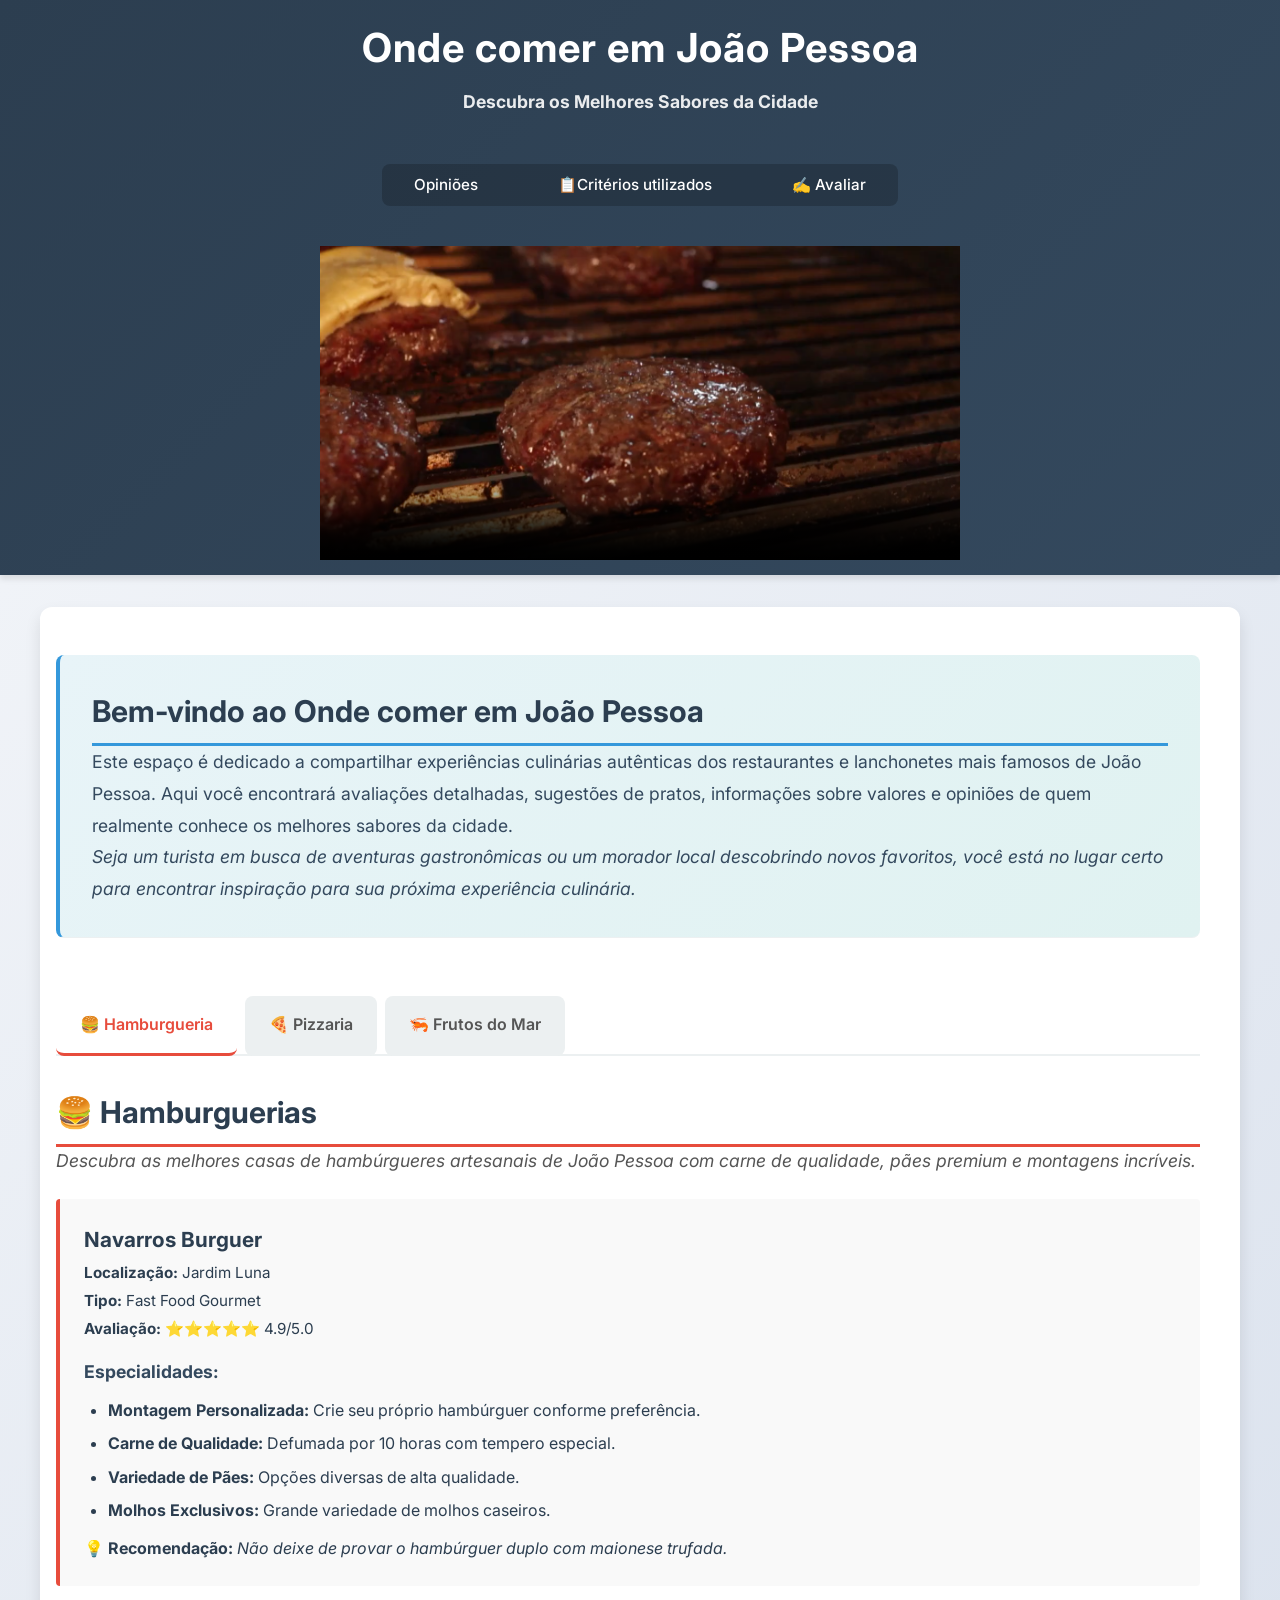
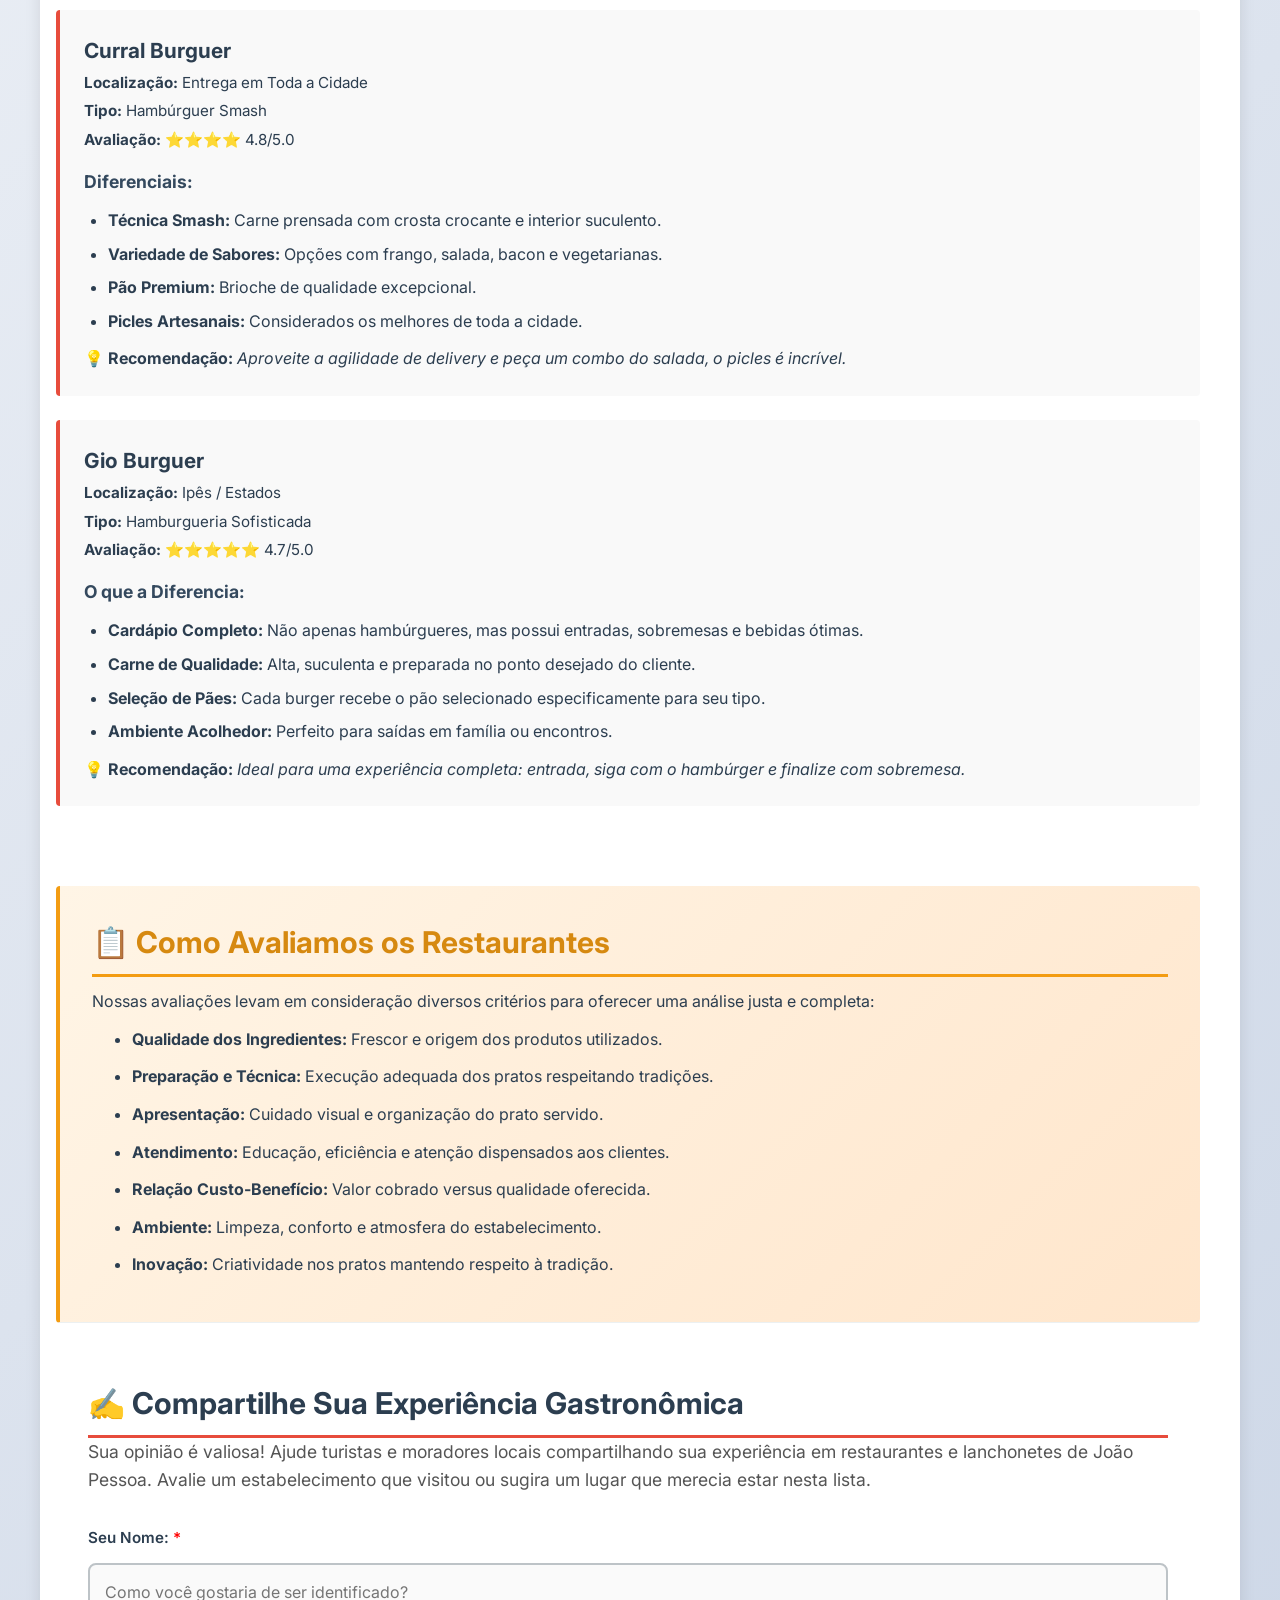
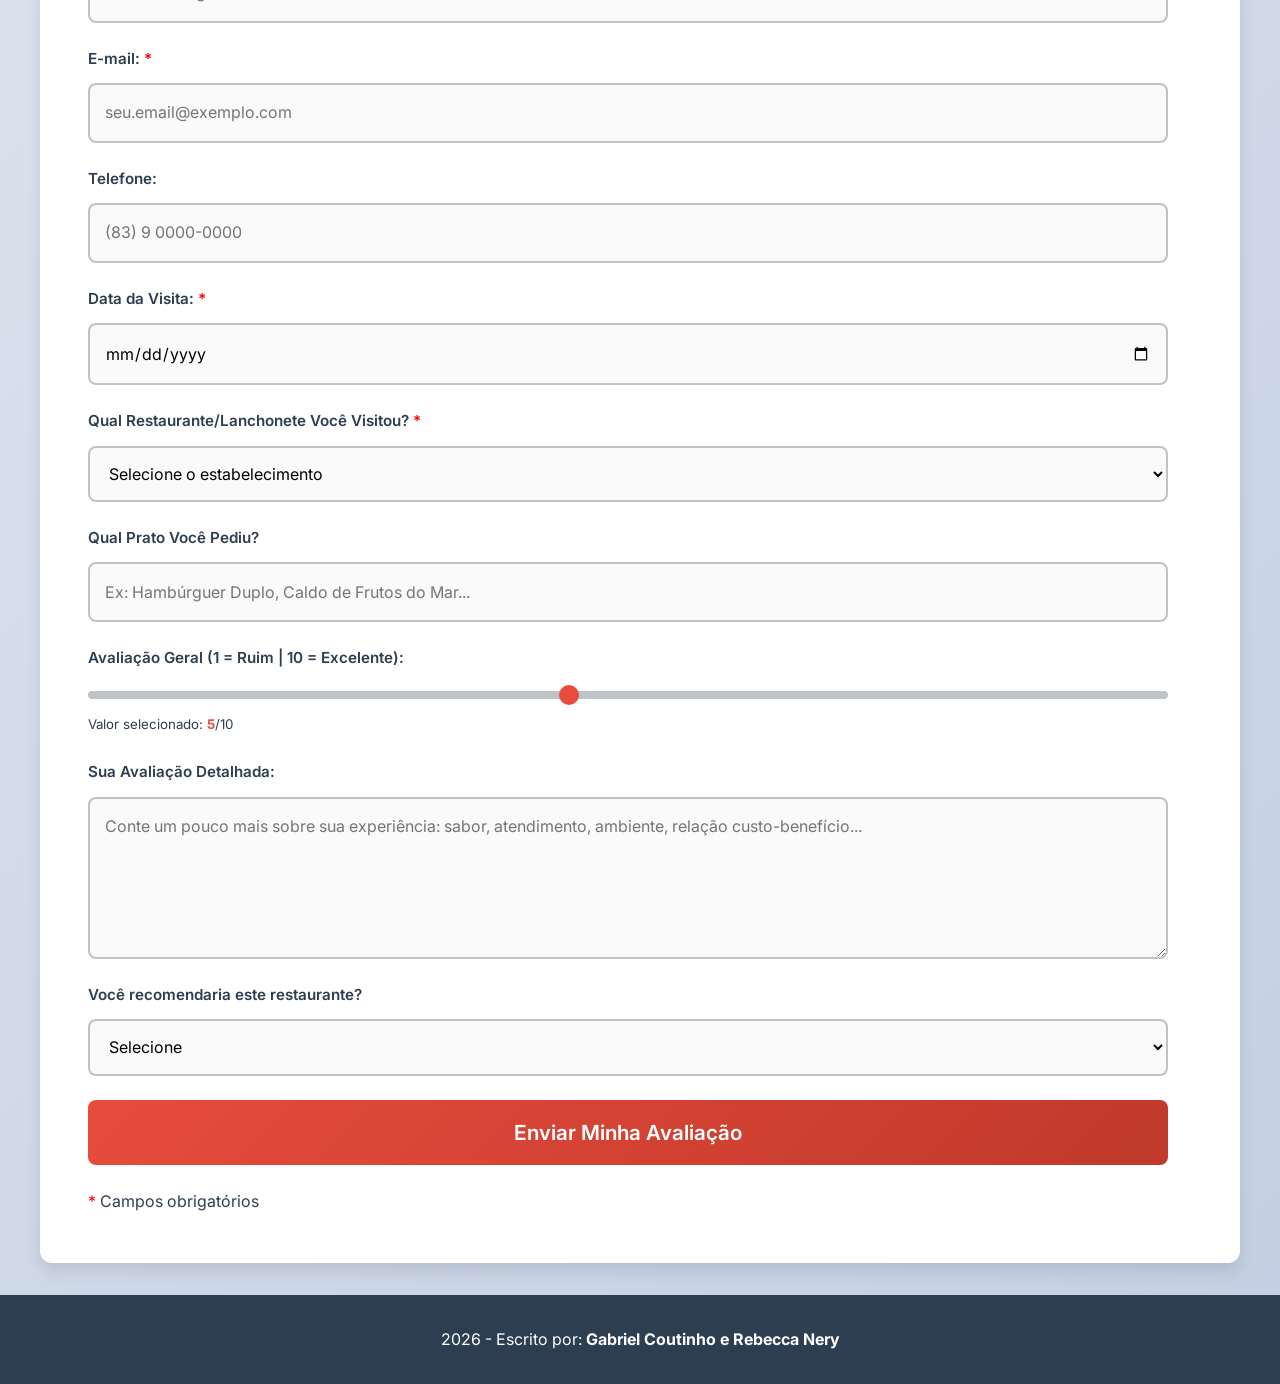
==== commit 20964ea1: "Reestrutura CSS para seguir arquitetura da apostila (seção 1.6) - Cria base/ com reset.css (movido) " ====
--- a/app_principal/index.html
+++ b/app_principal/index.html
@@ -12,7 +12,7 @@
     <link rel="preconnect" href="https://fonts.gstatic.com" crossorigin>
     <link href="https://fonts.googleapis.com/css2?family=Inter:ital,wght@0,400;0,500;0,600;0,700;1,400&display=swap" rel="stylesheet">
 
-    <link rel="stylesheet" href="css/base.css">
+    <link rel="stylesheet" href="css/main.css">
 </head>
 
 <body>
--- a/app_principal/css/main.css
+++ b/app_principal/css/main.css
@@ -0,0 +1,20 @@
+/* Ponto de entrada — apenas @imports, nunca estilos diretos.
+   Convenção: --[categoria]-[propriedade]-[variante]-[estado]
+   Regra de ouro: componentes NUNCA referenciam tokens primitivos (--_*) diretamente. */
+
+@import "./tokens/primitives.css";
+@import "./tokens/semantic.css";
+@import "./tokens/spacing.css";
+@import "./tokens/typography.css";
+
+@import "./base/reset.css";
+@import "./base/global.css";
+
+@import "./components/card.css";
+@import "./components/footer.css";
+@import "./components/form.css";
+@import "./components/hamburguer.css";
+@import "./components/navbar.css";
+@import "./components/tabs.css";
+
+@import "./utilities.css";
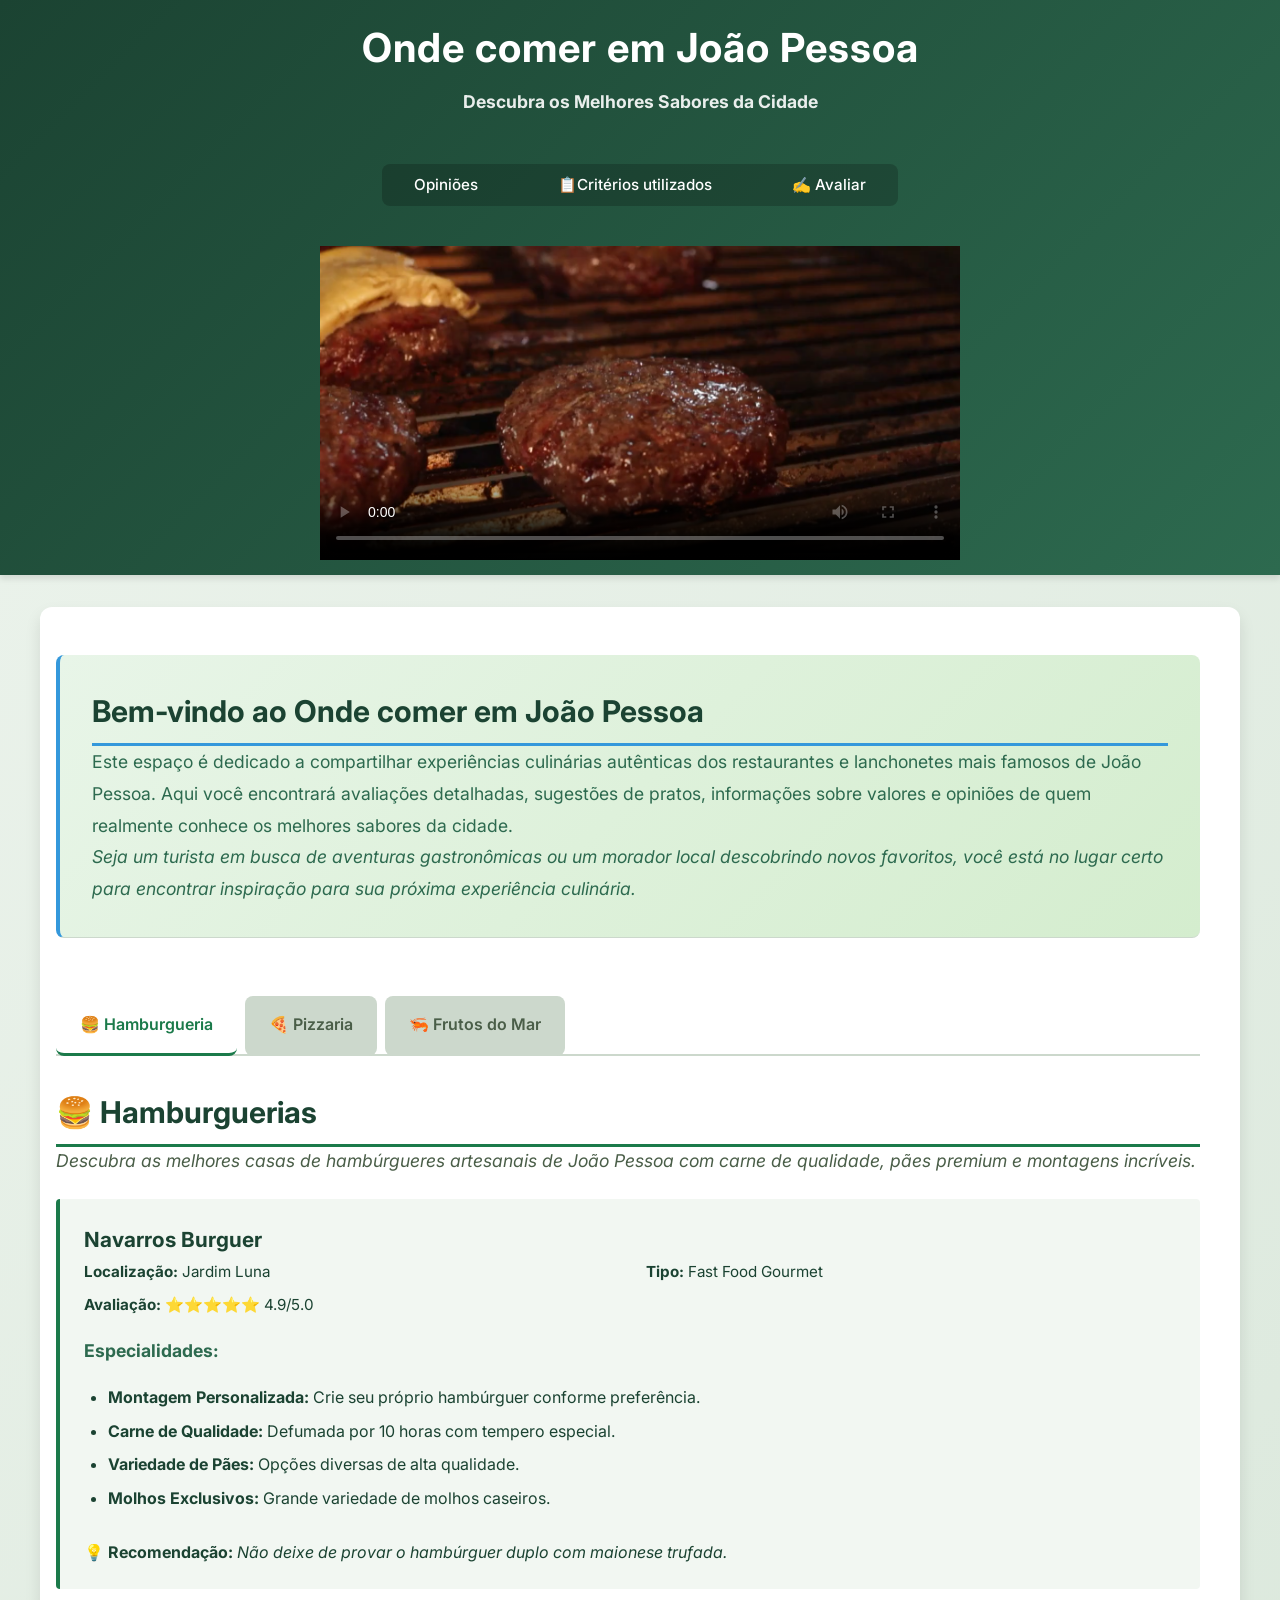
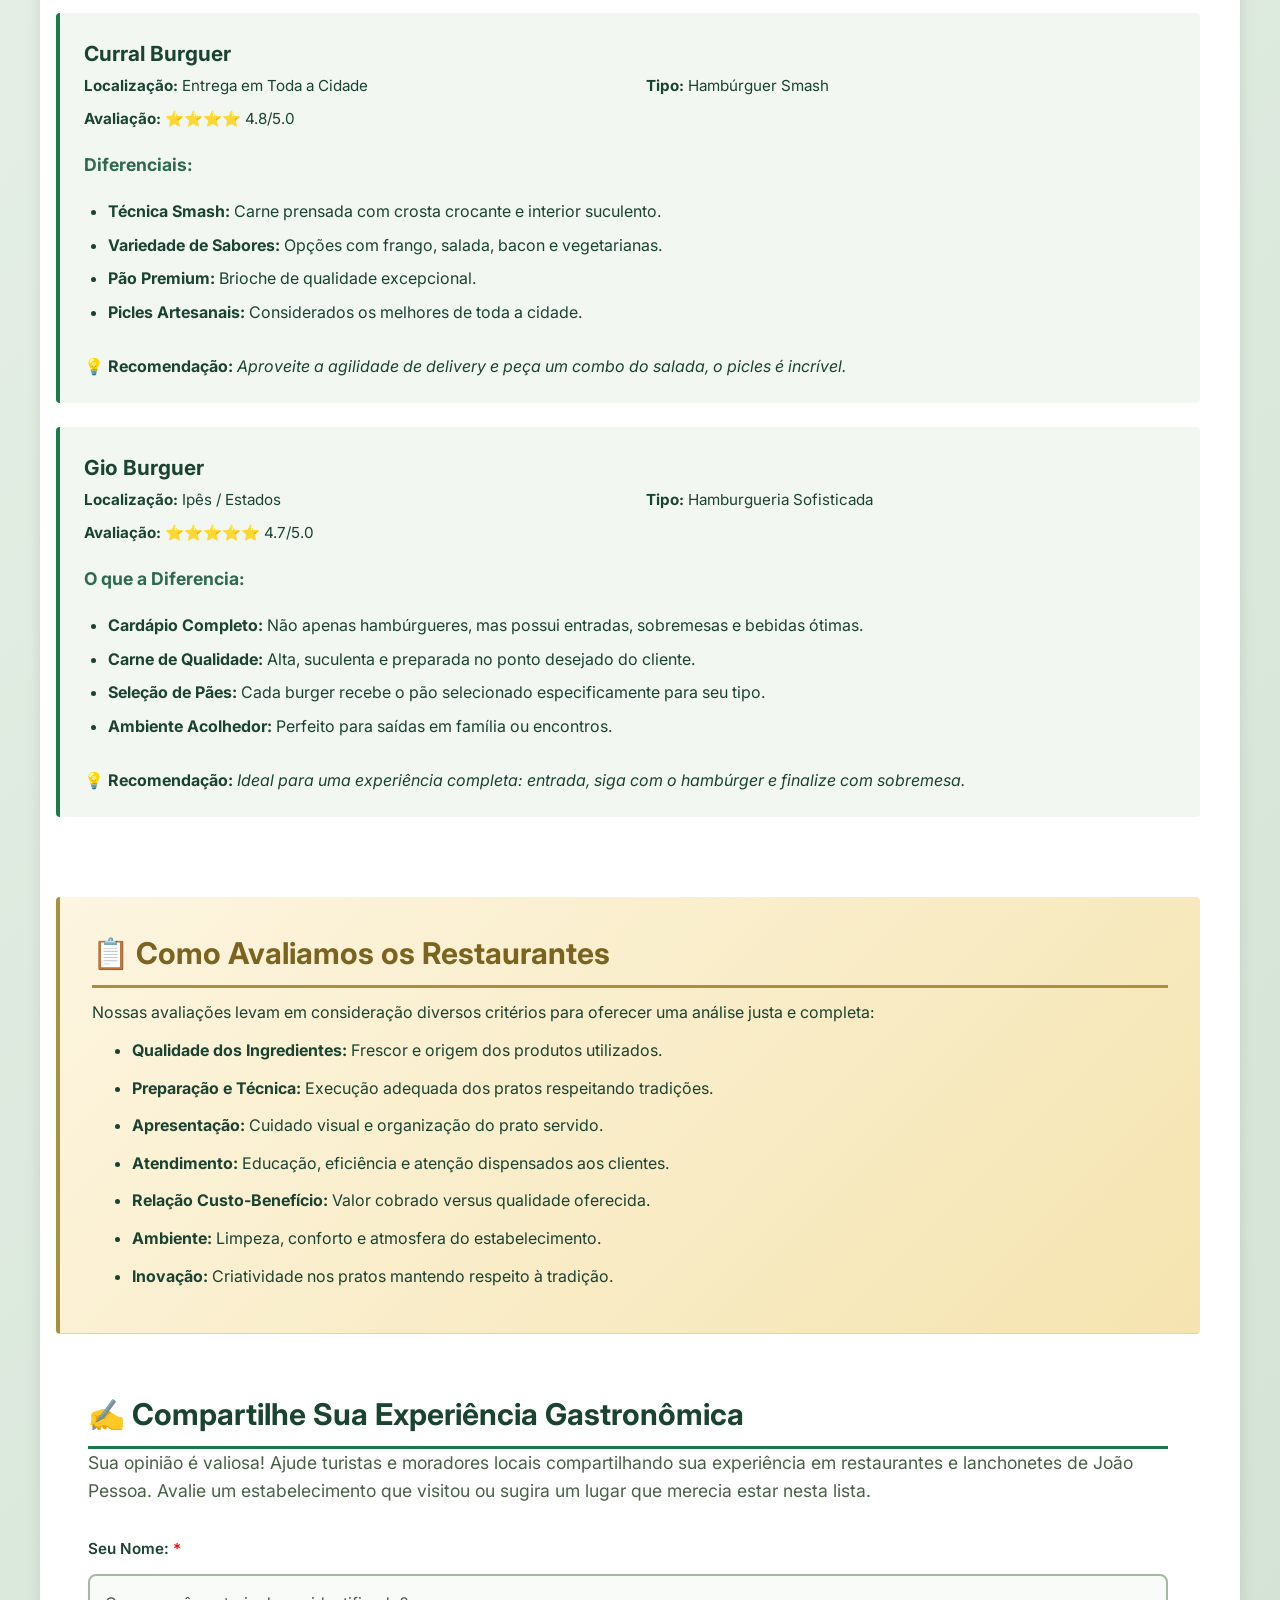
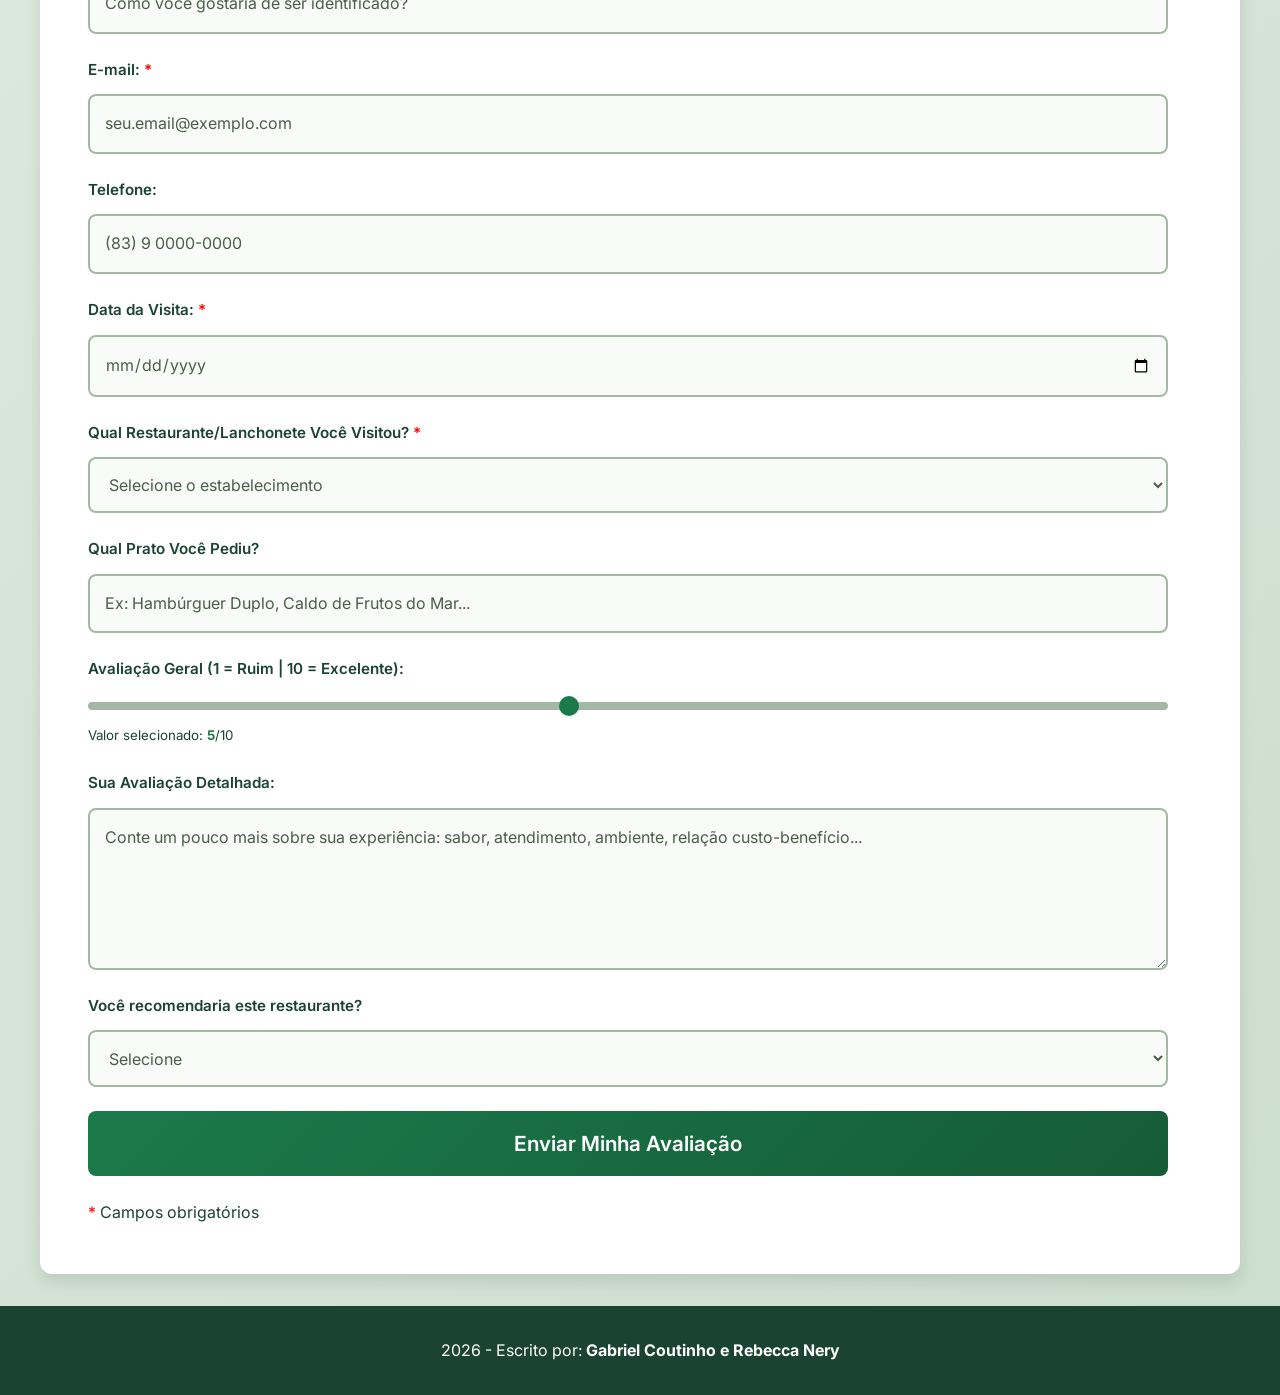
==== commit b0f8c2a0: "Adiciona foco de teclado, container queries, placeholder e breakpoint 1600px - Skip link visível ao " ====
--- a/app_principal/index.html
+++ b/app_principal/index.html
@@ -16,7 +16,7 @@
 </head>
 
 <body>
-    <a href="#main-content" style="position: absolute; left: -10000px;">Pular para o conteúdo principal</a>
+    <a href="#main-content" class="skip-link">Pular para o conteúdo principal</a>
     
     <header id="header">
         <div class="header-content">
--- a/app_principal/css/main.css
+++ b/app_principal/css/main.css
@@ -13,8 +13,8 @@
 @import "./components/card.css";
 @import "./components/footer.css";
 @import "./components/form.css";
+@import "./components/navbar.css";
 @import "./components/hamburguer.css";
-@import "./components/navbar.css";
 @import "./components/tabs.css";
 
 @import "./utilities.css";
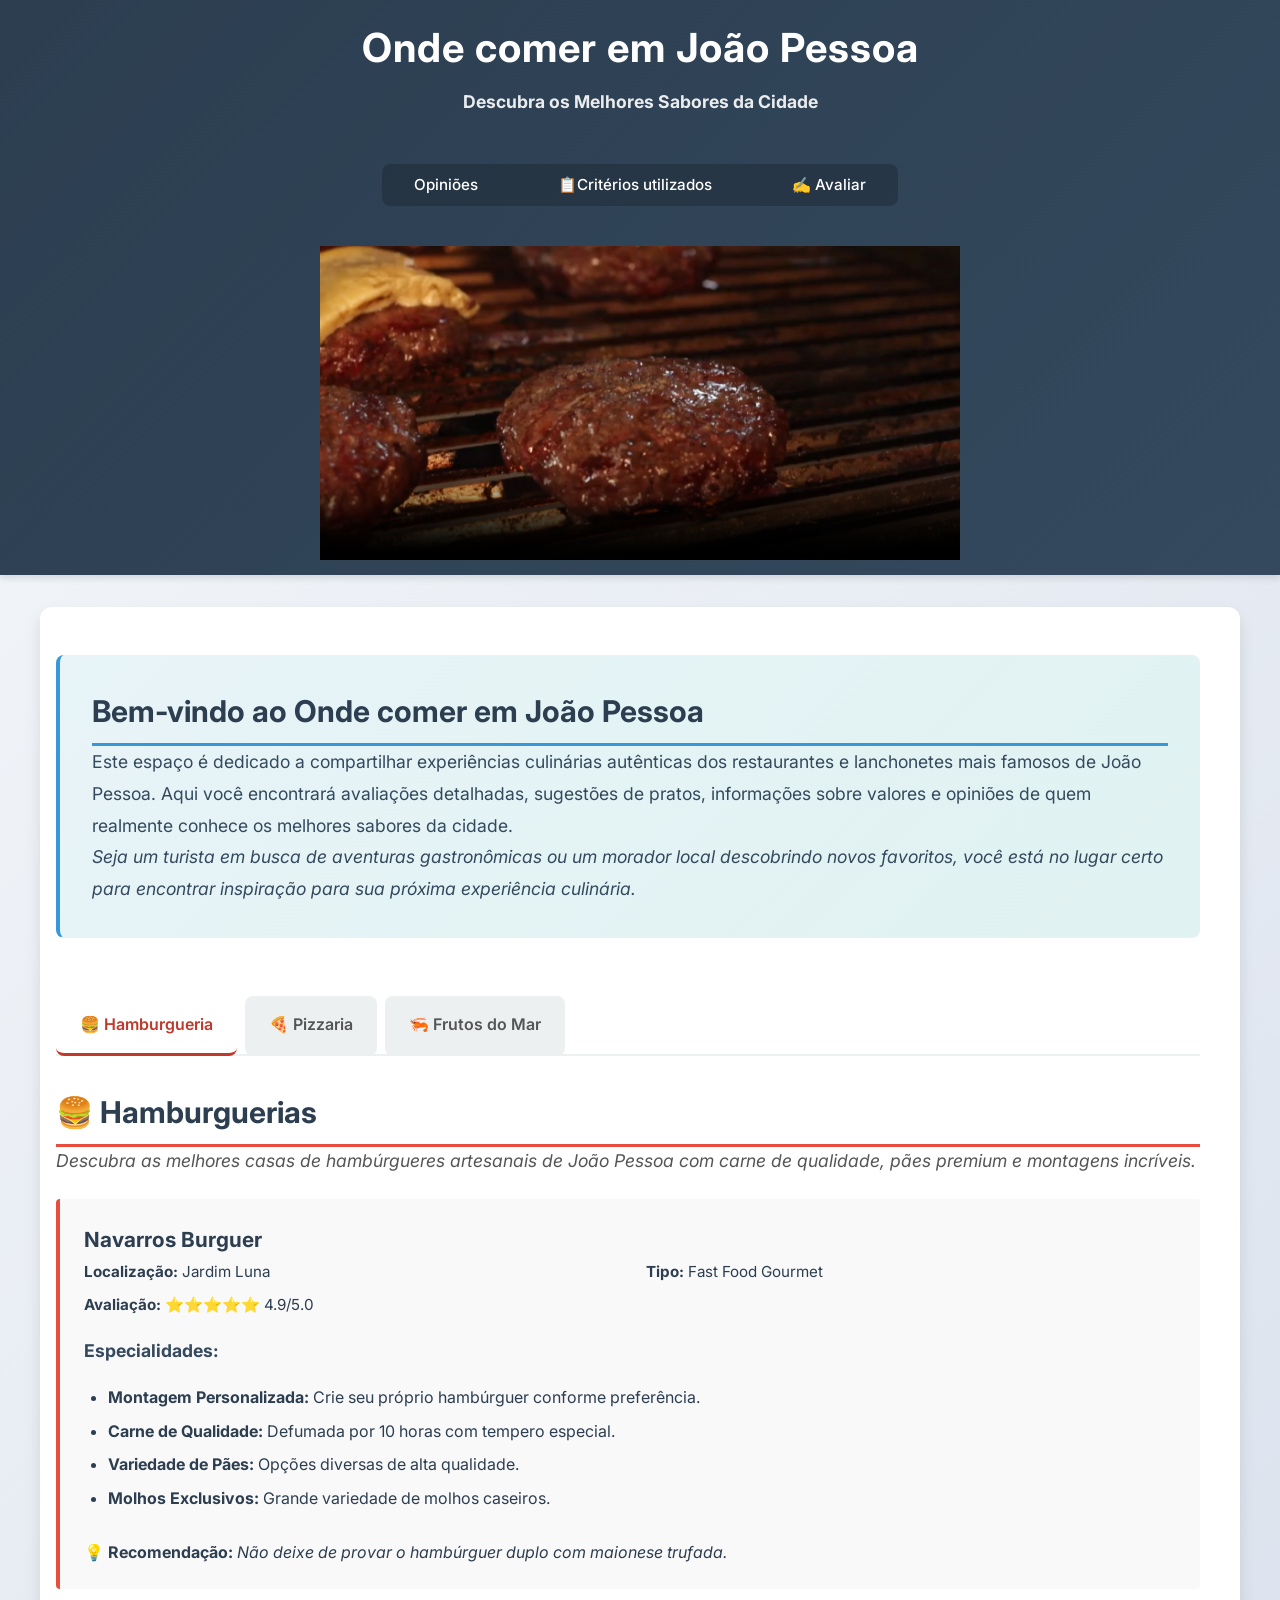
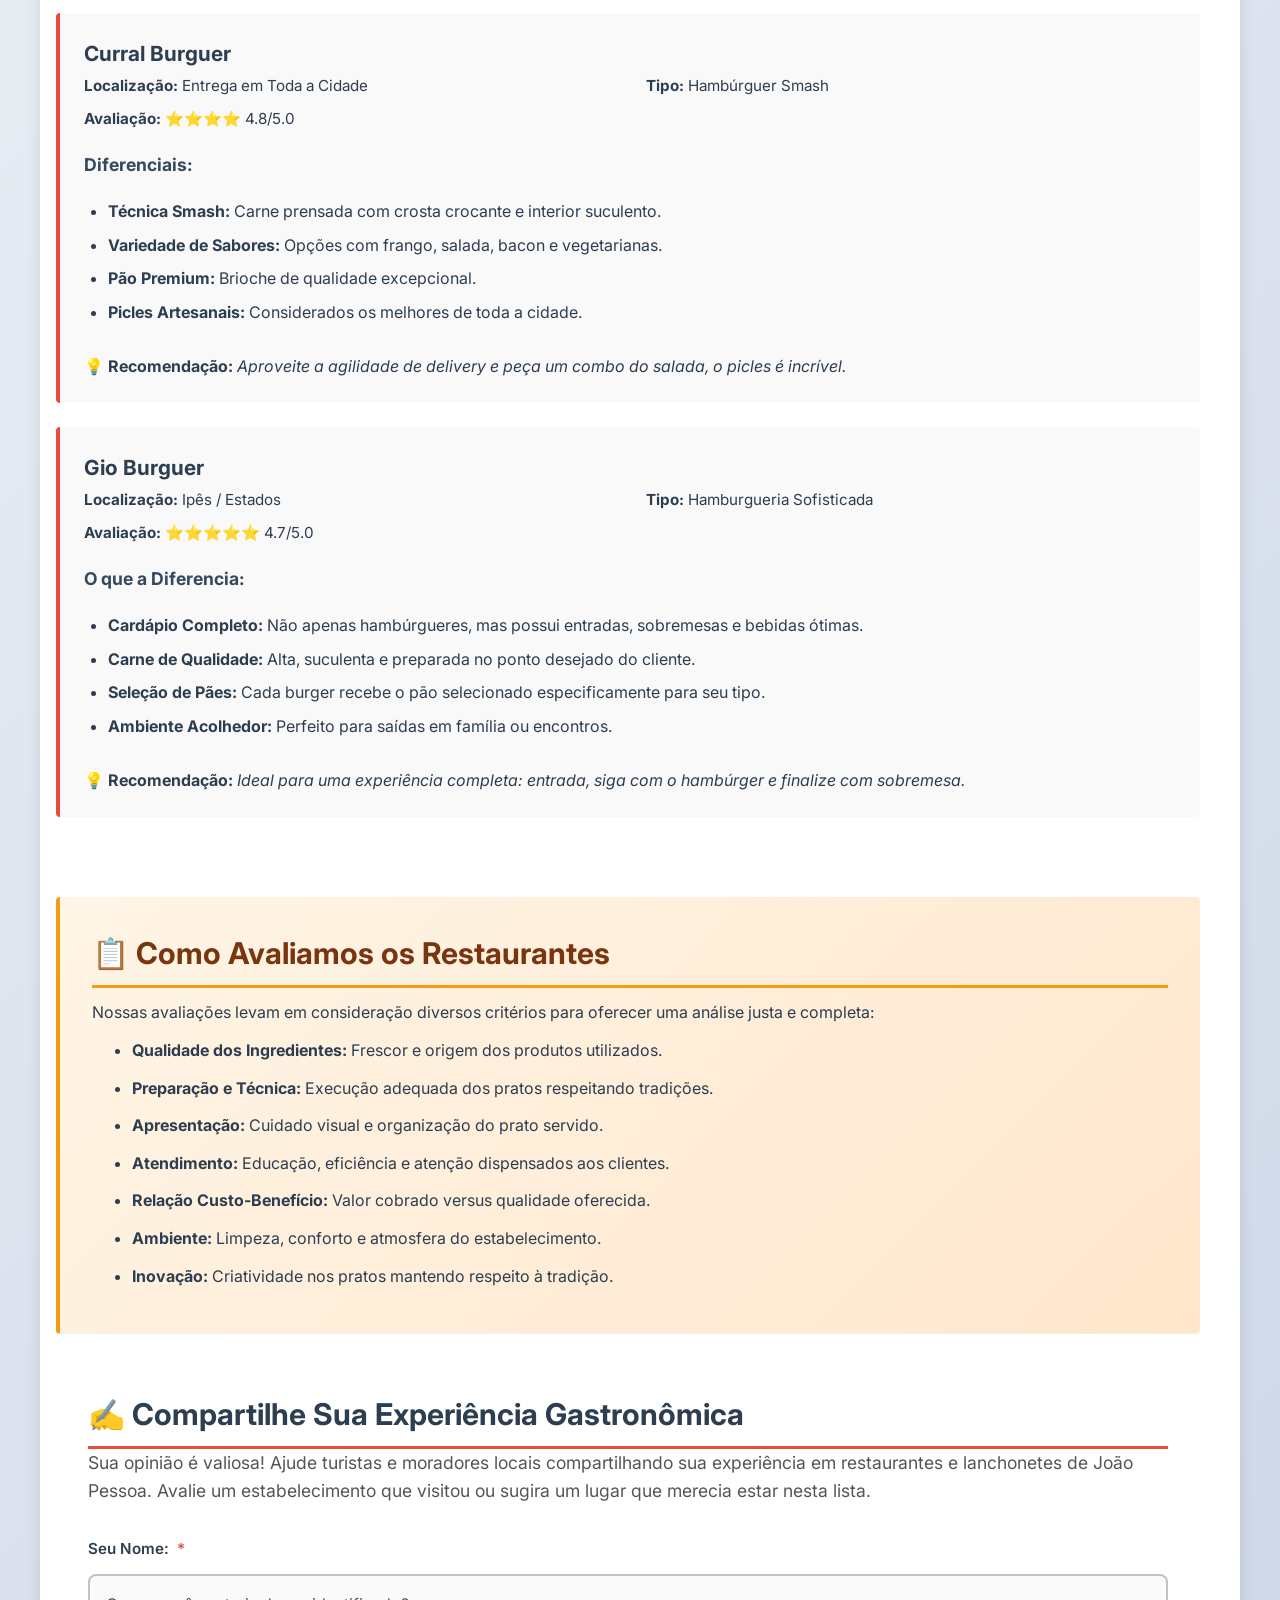
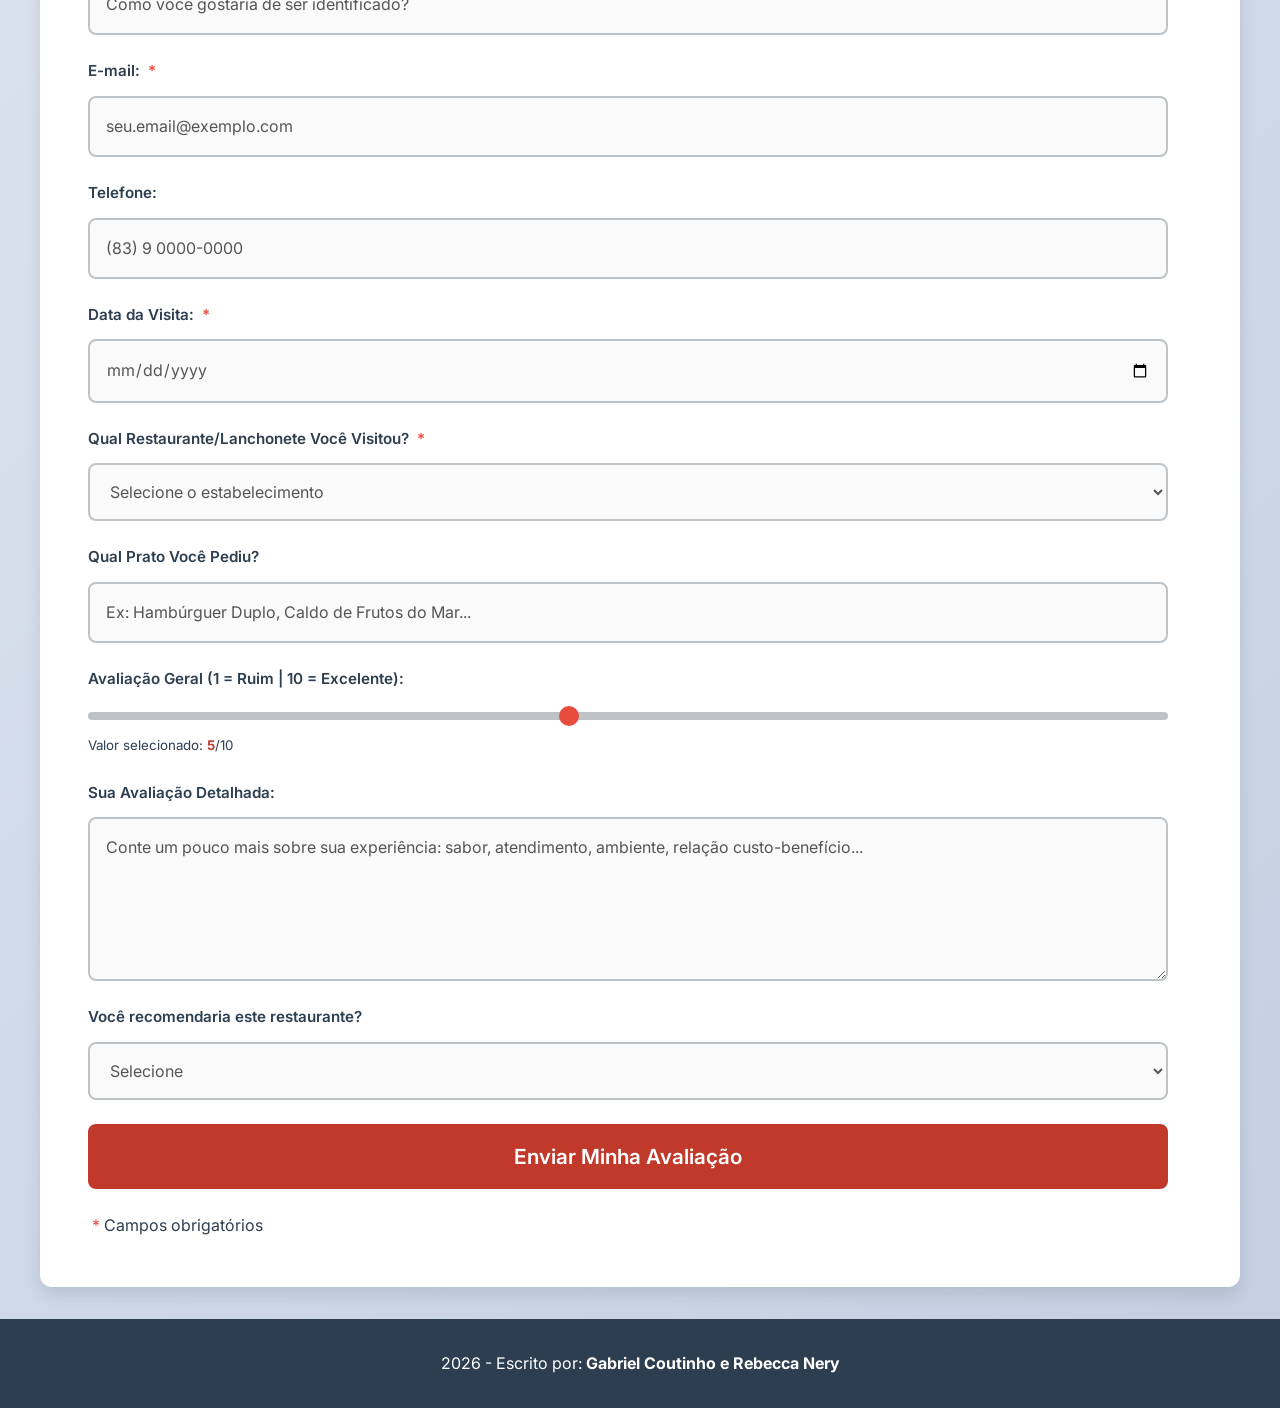
==== commit 82746d42: "remove últimos valores hardcoded, adiciona cabeçalho de documentação nos arquivos e arruma erros de " ====
--- a/app_principal/index.html
+++ b/app_principal/index.html
@@ -12,7 +12,19 @@
     <link rel="preconnect" href="https://fonts.gstatic.com" crossorigin>
     <link href="https://fonts.googleapis.com/css2?family=Inter:ital,wght@0,400;0,500;0,600;0,700;1,400&display=swap" rel="stylesheet">
 
-    <link rel="stylesheet" href="css/main.css">
+    <link rel="stylesheet" href="css/tokens/primitives.css">
+    <link rel="stylesheet" href="css/tokens/semantic.css">
+    <link rel="stylesheet" href="css/tokens/spacing.css">
+    <link rel="stylesheet" href="css/tokens/typography.css">
+    <link rel="stylesheet" href="css/base/reset.css">
+    <link rel="stylesheet" href="css/base/global.css">
+    <link rel="stylesheet" href="css/components/card.css">
+    <link rel="stylesheet" href="css/components/footer.css">
+    <link rel="stylesheet" href="css/components/form.css">
+    <link rel="stylesheet" href="css/components/navbar.css">
+    <link rel="stylesheet" href="css/components/hamburguer.css">
+    <link rel="stylesheet" href="css/components/tabs.css">
+    <link rel="stylesheet" href="css/utilities.css">
 </head>
 
 <body>
@@ -24,24 +36,24 @@
             <p><strong>Descubra os Melhores Sabores da Cidade</strong></p>
         </div>
         
-        <input type="checkbox" id="menu-toggle">
-        <label for="menu-toggle" class="menu-icon">&#9776;</label>
+        <input type="checkbox" id="menu-toggle" aria-hidden="true">
+        <label for="menu-toggle" class="menu-icon" aria-label="Abrir menu de navegação">&#9776;</label>
 
         <nav aria-label="Menu Principal">
             <ul class="nav-principal">
                 <li><a href="#intro">Opiniões</a></li>
-                <li><a href="#criterios">📋Critérios utilizados</a></li>
-                <li><a href="#formulario">✍️ Avaliar</a></li>
+                <li><a href="#criterios"><span aria-hidden="true">📋</span>Critérios utilizados</a></li>
+                <li><a href="#formulario"><span aria-hidden="true">✍️</span> Avaliar</a></li>
             </ul>
         </nav>
 
-        <section id="midia" class="header-midia">
-            <video controls poster="capa.png" width="640">
+        <div id="midia" class="header-midia">
+            <video controls poster="capa.png" width="640" aria-label="Apresentação em vídeo dos restaurantes de João Pessoa">
                 <source src="arquivo.webm" type="video/webm">
                 <source src="arquivo.mp4" type="video/mp4">
                 <p>Este navegador não oferece suporte a vídeos em HTML5</p>
             </video>
-        </section>
+        </div>
     </header>
 
     <main id="main-content">
@@ -56,16 +68,16 @@
 
         <!-- SISTEMA DE ABAS PARA CATEGORIAS -->
         <div class="tabs-container">
-            <div class="tabs-buttons">
-                <button class="tab-btn active" data-tab="hamburguerias">🍔 Hamburgueria</button>
-                <button class="tab-btn" data-tab="pizzarias">🍕 Pizzaria</button>
-                <button class="tab-btn" data-tab="frutos-mar">🦐 Frutos do Mar</button>
+            <div class="tabs-buttons" role="tablist" aria-label="Categorias de restaurantes">
+                <button class="tab-btn active" role="tab" id="tab-hamburguerias" aria-selected="true"  aria-controls="hamburguerias" tabindex="0"  data-tab="hamburguerias"><span aria-hidden="true">🍔</span> Hamburgueria</button>
+                <button class="tab-btn"        role="tab" id="tab-pizzarias"     aria-selected="false" aria-controls="pizzarias"     tabindex="-1" data-tab="pizzarias"    ><span aria-hidden="true">🍕</span> Pizzaria</button>
+                <button class="tab-btn"        role="tab" id="tab-frutos-mar"    aria-selected="false" aria-controls="frutos-mar"    tabindex="-1" data-tab="frutos-mar"   ><span aria-hidden="true">🦐</span> Frutos do Mar</button>
             </div>
 
             <div class="tabs-content">
                 <!-- ABA 1: HAMBURGUERIA -->
-                <div id="hamburguerias" class="tab-pane active">
-                    <h2>🍔 Hamburguerias</h2>
+                <div id="hamburguerias" class="tab-pane active" role="tabpanel" aria-labelledby="tab-hamburguerias" tabindex="0">
+                    <h2><span aria-hidden="true">🍔</span> Hamburguerias</h2>
                     <p class="categoria-desc">Descubra as melhores casas de hambúrgueres artesanais de João Pessoa com carne de qualidade, pães premium e montagens incríveis.</p>
 
                     <article class="restaurante">
@@ -115,8 +127,8 @@
                 </div>
 
                 <!-- ABA 2: PIZZARIA -->
-                <div id="pizzarias" class="tab-pane">
-                    <h2>🍕 Pizzarias</h2>
+                <div id="pizzarias" class="tab-pane" role="tabpanel" aria-labelledby="tab-pizzarias" tabindex="0">
+                    <h2><span aria-hidden="true">🍕</span> Pizzarias</h2>
                     <p class="categoria-desc">As melhores pizzerias de João Pessoa com massa crocante, molho artesanal e ingredientes selecionados.</p>
 
                     <article class="restaurante">
@@ -151,8 +163,8 @@
                 </div>
 
                 <!-- ABA 3: FRUTOS DO MAR -->
-                <div id="frutos-mar" class="tab-pane">
-                    <h2>🦐 Frutos do Mar</h2>
+                <div id="frutos-mar" class="tab-pane" role="tabpanel" aria-labelledby="tab-frutos-mar" tabindex="0">
+                    <h2><span aria-hidden="true">🦐</span> Frutos do Mar</h2>
                     <p class="categoria-desc">Experiências gastronômicas com peixes frescos, camarões e frutos do mar preparados na hora.</p>
 
                     <article class="restaurante">
@@ -191,7 +203,7 @@
         <hr>
 
         <section id="criterios" class="criterios-section">
-            <h2>📋 Como Avaliamos os Restaurantes</h2>
+            <h2><span aria-hidden="true">📋</span> Como Avaliamos os Restaurantes</h2>
             <p>Nossas avaliações levam em consideração diversos critérios para oferecer uma análise justa e completa:</p>
             <ul>
                 <li><strong>Qualidade dos Ingredientes:</strong> Frescor e origem dos produtos utilizados.</li>
@@ -207,16 +219,16 @@
         <hr>
 
         <section id="formulario" class="formulario-section">
-            <h2>✍️ Compartilhe Sua Experiência Gastronômica</h2>
+            <h2><span aria-hidden="true">✍️</span> Compartilhe Sua Experiência Gastronômica</h2>
             <p>Sua opinião é valiosa! Ajude turistas e moradores locais compartilhando sua experiência em restaurantes e lanchonetes de João Pessoa. Avalie um estabelecimento que visitou ou sugira um lugar que merecia estar nesta lista.</p>
             <form action="#" method="post">
                 <div class="form-group">
-                    <label for="nome">Seu Nome: <span style="color: red;">*</span></label>
+                    <label for="nome">Seu Nome: <span class="required-marker" aria-hidden="true">*</span></label>
                     <input type="text" id="nome" name="nome" required placeholder="Como você gostaria de ser identificado?">
                 </div>
 
                 <div class="form-group">
-                    <label for="email">E-mail: <span style="color: red;">*</span></label>
+                    <label for="email">E-mail: <span class="required-marker" aria-hidden="true">*</span></label>
                     <input type="email" id="email" name="email" required placeholder="seu.email@exemplo.com">
                 </div>
 
@@ -226,12 +238,12 @@
                 </div>
 
                 <div class="form-group">
-                    <label for="data">Data da Visita: <span style="color: red;">*</span></label>
+                    <label for="data">Data da Visita: <span class="required-marker" aria-hidden="true">*</span></label>
                     <input type="date" id="data" name="data" required>
                 </div>
 
                 <div class="form-group">
-                    <label for="restaurante">Qual Restaurante/Lanchonete Você Visitou? <span style="color: red;">*</span></label>
+                    <label for="restaurante">Qual Restaurante/Lanchonete Você Visitou? <span class="required-marker" aria-hidden="true">*</span></label>
                     <select id="restaurante" name="restaurante" required>
                         <option value="">Selecione o estabelecimento</option>
                         <option value="navarros">Navarros Burguer</option>
@@ -252,8 +264,8 @@
 
                 <div class="form-group">
                     <label for="avaliacao">Avaliação Geral (1 = Ruim | 10 = Excelente):</label>
-                    <input type="range" id="avaliacao" name="avaliacao" min="1" max="10" value="5">
-                    <p><small>Valor selecionado: <span id="valor-avaliacao">5</span>/10</small></p>
+                    <input type="range" id="avaliacao" name="avaliacao" min="1" max="10" value="5" aria-describedby="valor-avaliacao">
+                    <p><small>Valor selecionado: <span id="valor-avaliacao" aria-live="polite">5</span>/10</small></p>
                 </div>
 
                 <div class="form-group">
@@ -273,7 +285,7 @@
 
                 <button type="submit">Enviar Minha Avaliação</button>
 
-                <p><span style="color: red;">*</span> Campos obrigatórios</p>
+                <p><span class="required-marker" aria-hidden="true">*</span> Campos obrigatórios</p>
             </form>
         </section>
     </main>
--- a/app_principal/css/tokens/primitives.css
+++ b/app_principal/css/tokens/primitives.css
@@ -0,0 +1,52 @@
+/* === CAMADA 1: Tokens Primitivos ===
+   Paleta bruta — todos os valores possíveis do sistema.
+   Prefixo _ indica uso interno: NUNCA referenciar em componentes diretamente.
+   Apenas tokens semânticos (semantic.css) devem consumir estes valores.
+   Convenção: --[categoria]-[propriedade]-[variante]-[estado] */
+
+:root {
+    /* ── Vermelho ── */
+    --_red-500: #e74c3c;
+    --_red-600: #c0392b;
+
+    /* ── Azul ── */
+    --_blue-400: #3498db;
+    --_blue-600: #2e75b6;
+
+    /* ── Verde ── */
+    --_green-500: #27ae60;
+
+    /* ── Âmbar ── */
+    --_amber-500: #f39c12;
+    --_amber-700: #d68910;
+    --_amber-800: #78350f;  /* âmbar escuro — passa WCAG AA em fundos claros */
+
+    /* ── Neutros: escala clara ── */
+    --_neutral-0:   #ffffff;
+    --_neutral-50:  #fafafa;
+    --_neutral-100: #f9f9f9;
+    --_neutral-150: #f5f7fa;
+    --_neutral-200: #f5f5f5;
+    --_neutral-300: #ecf0f1;
+    --_neutral-400: #bdc3c7;
+    --_neutral-500: #95a5a6;
+    --_neutral-600: #555555;
+    --_neutral-700: #34495e;
+    --_neutral-750: #27394b;
+    --_neutral-800: #2c3e50;
+
+    /* ── Neutros: escala escura (dark mode) ── */
+    --_neutral-850: #1F2937;
+    --_neutral-900: #111827;
+    --_neutral-950: #1e1e1e;
+    --_neutral-970: #252525;
+    --_neutral-980: #2a2a2a;
+
+    /* ── Especiais ── */
+    --_blue-gray-200: #c3cfe2;   /* gradiente de fundo do body */
+    --_yellow-50:     #fffacd;   /* fundo .criterios */
+    --_teal-50:       #e0f2f1;   /* gradiente intro */
+    --_light-blue-50: #e8f4f8;   /* gradiente intro */
+    --_warm-50:       #fff5e6;   /* gradiente criterios */
+    --_warm-100:      #ffe6cc;   /* gradiente criterios */
+}
--- a/app_principal/css/tokens/spacing.css
+++ b/app_principal/css/tokens/spacing.css
@@ -0,0 +1,46 @@
+/* === Espaçamento, Bordas e Sombras ===
+   Escala de espaçamento baseada em múltiplos de 4px (sistema 4pt grid).
+   N = número de unidades de 4px.
+   Mesmo padrão do Tailwind CSS e Material Design 8pt grid. */
+
+:root {
+    /* ── Escala numérica (fonte de verdade) ── */
+    --space-1:  0.25rem;  /*  4px */
+    --space-2:  0.5rem;   /*  8px */
+    --space-3:  0.75rem;  /* 12px */
+    --space-4:  1rem;     /* 16px */
+    --space-5:  1.25rem;  /* 20px */
+    --space-6:  1.5rem;   /* 24px */
+    --space-8:  2rem;     /* 32px */
+    --space-12: 3rem;     /* 48px */
+    --space-16: 4rem;     /* 64px */
+
+    /* ── Aliases semânticos (referenciam a escala acima) ── */
+    --space-xs: var(--space-2);   /*  8px */
+    --space-sm: var(--space-4);   /* 16px */
+    --space-md: var(--space-6);   /* 24px */
+    --space-lg: var(--space-8);   /* 32px */
+    --space-xl: var(--space-12);  /* 48px */
+
+    /* ── Espessura de borda ── */
+    --border-width-default: 1px;
+    --border-width-main:    2px;
+    --border-width-accent:  3px;
+    --border-width-left:    4px;
+
+    /* ── Border-radius ── */
+    --radius-sm:   4px;
+    --radius-md:   8px;
+    --radius-lg:   12px;
+    --radius-full: 9999px;
+
+    /* ── Foco e scroll ── */
+    --outline-offset-sm:    2px;
+    --outline-offset-md:    3px;
+    --scroll-margin-header: 100px;
+
+    /* ── Sombras neutras ── */
+    --shadow-sm: 0 2px 4px rgba(0, 0, 0, 0.08);
+    --shadow-md: 0 4px 6px rgba(0, 0, 0, 0.1);
+    --shadow-lg: 0 8px 16px rgba(0, 0, 0, 0.1);
+}
--- a/app_principal/css/tokens/typography.css
+++ b/app_principal/css/tokens/typography.css
@@ -0,0 +1,37 @@
+/* === Tipografia ===
+   Família, tamanhos fluidos, pesos e alturas de linha.
+   Tamanhos usam clamp(mínimo, preferido, máximo) para fluidez responsiva. */
+
+:root {
+    /* ── Famílias ── */
+    --font-family-sans: 'Inter', 'Segoe UI', Tahoma, Geneva, Verdana, sans-serif;
+    --font-family-mono: 'Fira Code', 'Cascadia Code', monospace;
+
+    /* ── Tamanhos fluidos ── */
+    --fs-xs:   clamp(0.75rem,  1.5vw,  0.875rem);  /* ~12–14px */
+    --fs-sm:   clamp(0.875rem, 1.75vw, 0.95rem);   /* ~14–15px */
+    --fs-base: clamp(0.875rem, 2vw,    1rem);       /* ~14–16px */
+    --fs-md:   clamp(1rem,     2.25vw, 1.1rem);     /* ~16–18px */
+    --fs-lg:   clamp(1.1rem,   2.5vw,  1.3rem);     /* ~18–21px */
+    --fs-h3:   clamp(1.1rem,   2.5vw,  1.3rem);
+    --fs-h2:   clamp(1.25rem,  3vw,    1.875rem);
+    --fs-h1:   clamp(1.75rem,  4vw,    2.5rem);
+
+    /* ── Pesos ── */
+    --fw-normal:   400;
+    --fw-medium:   500;
+    --fw-semibold: 600;
+    --fw-bold:     700;
+
+    /* ── Alturas de linha ── */
+    --lh-tight:  1.3;
+    --lh-normal: 1.6;
+    --lh-loose:  1.8;
+
+    /* ── Espaçamento entre letras ── */
+    --ls-wide: 1px;
+
+    /* ── Opacidade ── */
+    --opacity-subdued:  0.9;
+    --opacity-disabled: 0.5;
+}
--- a/app_principal/css/base/global.css
+++ b/app_principal/css/base/global.css
@@ -0,0 +1,241 @@
+/* === Estilos Globais ===
+   Estilos base que consomem tokens semânticos.
+   Cobre elementos HTML, estrutura de página e seções específicas. */
+
+/* ── TABLET: >= 768px ─────────────────────────────── */
+@media (min-width: 768px) {
+
+    header {
+        flex-direction: column;
+        justify-content: space-between;
+        padding: var(--space-sm) var(--space-lg);
+    }
+
+    main {
+        grid-template-columns: 240px 1fr;
+        grid-template-areas:
+        "sidebar main"
+        "sidebar main";
+        padding: var(--space-md) var(--space-lg);
+    }
+
+    .sidebar { grid-area: sidebar; }
+    .content { grid-area: main;    }
+}
+
+/* ── DESKTOP: >= 1024px ───────────────────────────── */
+@media (min-width: 1024px) {
+
+    main {
+        grid-template-columns: 380px 1fr;
+        grid-template-areas: "sidebar conteudo";
+        align-items: start;
+        padding: var(--space-lg) var(--space-xl);
+    }
+}
+
+/* ── PROJETOR / TELAS LARGAS: >= 1600px ──────────── */
+@media (min-width: 1600px) {
+
+    :root {
+        --fs-base: 1.125rem;   /* 18px — legível a distância */
+        --fs-md:   1.25rem;
+        --fs-lg:   1.5rem;
+        --fs-h2:   2.25rem;
+        --fs-h1:   3rem;
+    }
+
+    main {
+        max-width: 1400px;
+    }
+
+    .header-content,
+    nav,
+    .header-midia {
+        max-width: 1200px;
+    }
+}
+
+/* ── SKIP LINK ─────────────────────────────────────── */
+.skip-link {
+    position: absolute;
+    left: -10000px;
+    width: 1px;
+    height: 1px;
+    overflow: hidden;
+}
+
+.skip-link:focus-visible {
+    position: fixed;
+    inset: var(--space-4) auto auto var(--space-4);
+    width: auto;
+    height: auto;
+    overflow: visible;
+    padding: var(--space-3) var(--space-6);
+    background: var(--color-action-primary);
+    color: var(--color-text-inverse);
+    font-weight: var(--fw-semibold);
+    border-radius: var(--radius-md);
+    z-index: 9999;
+    outline: var(--border-width-accent) solid var(--color-text-inverse);
+    outline-offset: var(--outline-offset-sm);
+}
+
+/* ── FOCO DE TECLADO GLOBAL ─────────────────────────── */
+:focus-visible {
+    outline: var(--border-width-accent) solid var(--color-border-focus);
+    outline-offset: var(--outline-offset-md);
+    border-radius: var(--radius-sm);
+}
+
+/* Inputs têm indicador próprio (borda + sombra) — outline seria redundante */
+input:focus-visible,
+textarea:focus-visible,
+select:focus-visible {
+    outline: none;
+}
+
+h2 {
+    color: var(--color-text-primary);
+    border-bottom: var(--border-width-accent) solid var(--color-action-primary);
+    padding-bottom: var(--space-2);
+    margin-top: 0;
+    font-size: var(--fs-h2);
+}
+
+* {
+    box-sizing: border-box;
+}
+
+body {
+    font-size: var(--fs-base);
+    line-height: var(--lh-normal);
+    font-family: var(--font-family-sans);
+    margin: 0;
+    padding: 0;
+    background: linear-gradient(135deg, var(--color-bg-body-start) 0%, var(--color-bg-body-end) 100%);
+    min-height: 100vh;
+    color: var(--color-text-primary);
+}
+
+header {
+    display: flex;
+    flex-direction: column;
+    align-items: center;
+    gap: var(--space-sm);
+    padding: var(--space-sm);
+    background: linear-gradient(135deg, var(--color-bg-header) 0%, var(--color-bg-header-end) 100%);
+    color: var(--color-text-inverse);
+    box-shadow: var(--shadow-md);
+}
+
+.header-content {
+    text-align: center;
+    max-width: 900px;
+    margin: 0 auto;
+}
+
+header h1 {
+    margin: 0 0 var(--space-2) 0;
+    font-size: var(--fs-h1);
+    letter-spacing: var(--ls-wide);
+}
+
+header p {
+    margin: 0 0 var(--space-4) 0;
+    font-size: var(--fs-md);
+    opacity: var(--opacity-subdued);
+}
+
+.header-midia {
+    max-width: 900px;
+    margin: var(--space-6) auto 0;
+    padding: 0;
+    text-align: center;
+}
+
+main {
+    display: grid;
+    grid-template-columns: 1fr;
+    gap: var(--space-md);
+    padding: var(--space-sm);
+    max-width: 1200px;
+    margin-inline: auto;
+    margin: var(--space-8) auto;
+    background: var(--color-bg-page);
+    border-radius: var(--radius-lg);
+    box-shadow: var(--shadow-lg);
+    overflow: hidden;
+}
+
+section, aside {
+    padding: var(--space-8);
+    border-bottom: var(--border-width-default) solid var(--color-border-section);
+}
+
+section:last-of-type, aside:last-of-type {
+    border-bottom: none;
+}
+
+/* ── SEÇÃO INTRODUÇÃO ─────────────────────────────── */
+.intro-section {
+    background: linear-gradient(135deg, var(--color-bg-intro-start) 0%, var(--color-bg-intro-end) 100%);
+    border-radius: var(--radius-md);
+    border-left: var(--border-width-left) solid var(--color-info);
+    margin-top: var(--space-8);
+}
+
+.intro-section h2 {
+    color: var(--color-text-primary);
+    margin-top: 0;
+    border-bottom-color: var(--color-info);
+}
+
+.intro-section p {
+    line-height: var(--lh-loose);
+    font-size: var(--fs-md);
+    color: var(--color-text-secondary);
+}
+
+
+/* ── SEÇÃO CRITÉRIOS ──────────────────────────────── */
+.criterios {
+    background: var(--color-bg-criterios-inline);
+    padding: var(--space-3);
+    border-radius: var(--radius-sm);
+    margin: var(--space-4) 0 0 0;
+    font-size: var(--fs-sm);
+}
+
+.criterios-section h2,
+.formulario-section h2 {
+    color: var(--color-text-primary);
+    border-bottom: var(--border-width-accent) solid var(--color-action-primary);
+}
+
+.criterios-section li {
+    margin-bottom: var(--space-3);
+    line-height: var(--lh-normal);
+}
+
+.criterios-section {
+    background: linear-gradient(135deg, var(--color-bg-criterios-start) 0%, var(--color-bg-criterios-end) 100%);
+    border-left: var(--border-width-left) solid var(--color-warning);
+    border-radius: var(--radius-sm);
+}
+
+.criterios-section h2 {
+    color: var(--color-warning-dark);
+    border-bottom-color: var(--color-warning);
+}
+
+.criterios-section p {
+    margin: var(--space-3) 0;
+    line-height: var(--lh-normal);
+}
+
+.criterios-section hr {
+    margin: var(--space-6) 0;
+}
+
+
--- a/app_principal/css/components/card.css
+++ b/app_principal/css/components/card.css
@@ -0,0 +1,83 @@
+/* ── CARDS DE RESTAURANTE ──────────────────────────────────────
+   Tokens
+     Cor    — --color-bg-card · --color-action-primary · --color-text-primary
+              --color-text-secondary
+     Espaço — --space-1 · --space-2 · --space-3 · --space-4 · --space-6
+              --space-8 · --scroll-margin-header
+     Borda  — --border-width-left · --border-width-accent · --radius-sm
+     Tipog. — --fs-h2 · --fs-lg · --fs-md · --fs-sm · --lh-normal
+     Sombra — --shadow-card-hover
+   Estados  — .restaurante: :hover (translateX + sombra)
+   ──────────────────────────────────────────────────────────── */
+.categoria {
+    scroll-margin-top: var(--scroll-margin-header);
+}
+
+.categoria h2 {
+    color: var(--color-text-primary);
+    border-bottom: var(--border-width-accent) solid var(--color-action-primary);
+    padding-bottom: var(--space-2);
+    margin-top: 0;
+    font-size: var(--fs-h2);
+}
+
+.restaurante {
+    background: var(--color-bg-card);
+    padding: var(--space-6);
+    margin-bottom: var(--space-6);
+    border-left: var(--border-width-left) solid var(--color-action-primary);
+    border-radius: var(--radius-sm);
+    transition: transform 0.3s ease, box-shadow 0.3s ease;
+}
+
+.restaurante:hover {
+    transform: translateX(5px);
+    box-shadow: var(--shadow-card-hover);
+}
+
+.restaurante h3 {
+    color: var(--color-text-primary);
+    margin-top: 0;
+    font-size: var(--fs-lg);
+}
+
+.restaurante h4 {
+    color: var(--color-text-secondary);
+    margin-top: var(--space-4);
+    margin-bottom: var(--space-2);
+    font-size: var(--fs-md);
+}
+
+.restaurante .info {
+    margin: var(--space-1) 0;
+    font-size: var(--fs-sm);
+}
+
+.restaurante ul {
+    margin: var(--space-3) 0;
+    padding-left: var(--space-6);
+}
+
+.restaurante li {
+    margin-bottom: var(--space-2);
+    line-height: var(--lh-normal);
+}
+
+/* ── CONTAINER QUERY: contexto largo (≥ 500px) ────── */
+/* Contexto 1 (< 500px): padrão — empilhado verticalmente.
+   Contexto 2 (≥ 500px): grade 2 colunas com infos lado a lado. */
+@container restaurantes (min-width: 500px) {
+    .restaurante {
+        display: grid;
+        grid-template-columns: 1fr 1fr;
+        column-gap: var(--space-8);
+    }
+
+    /* h3, h4, ul e recomendação ocupam as duas colunas */
+    .restaurante > h3,
+    .restaurante > h4,
+    .restaurante > ul,
+    .restaurante > .recomendacao {
+        grid-column: 1 / -1;
+    }
+}
--- a/app_principal/css/components/footer.css
+++ b/app_principal/css/components/footer.css
@@ -0,0 +1,25 @@
+/* ── RODAPÉ ─────────────────────────────────────────────────────
+   Tokens
+     Cor    — --color-bg-header · --color-text-inverse
+              --color-bg-body-start (dark mode)
+     Espaço — --space-8 · --space-4
+   Estados  — dark mode: fundo via --color-bg-body-start
+   ──────────────────────────────────────────────────────────── */
+
+footer {
+    text-align: center;
+    padding: var(--space-8) var(--space-4);
+    background-color: var(--color-bg-header);
+    color: var(--color-text-inverse);
+    margin-top: 0;
+}
+
+footer p {
+    margin: 0;
+}
+
+@media (prefers-color-scheme: dark) {
+    footer {
+        background-color: var(--color-bg-body-start);
+    }
+}
--- a/app_principal/css/components/form.css
+++ b/app_principal/css/components/form.css
@@ -0,0 +1,212 @@
+/* ── FORMULÁRIO ─────────────────────────────────────────────────
+   Tokens
+     Cor    — --color-text-primary · --color-text-muted · --color-text-inverse
+              --color-bg-input · --color-bg-input-hover · --color-border-input
+              --color-border-hover · --color-border-focus · --color-border-default
+              --color-action-primary-hover · --color-error
+     Espaço — --space-1 · --space-2 · --space-sm · --space-4 · --space-5
+              --space-6 · --space-8 · --scroll-margin-header
+     Borda  — --border-width-main · --border-width-accent · --radius-md
+              --radius-sm · --radius-full · --outline-offset-md
+     Tipog. — --fw-semibold · --fw-bold · --fs-sm · --fs-base · --fs-lg
+              --opacity-disabled
+     Sombra — --shadow-focus-ring · --shadow-action-hover
+   Estados  — input/textarea/select: :hover · :focus · :disabled
+              range thumb: :hover | range: :focus-visible
+              button: :hover (não-disabled) · :active (não-disabled) · :disabled
+   ──────────────────────────────────────────────────────────── */
+.formulario-section {
+    scroll-margin-top: var(--scroll-margin-header);
+}
+
+.formulario-section h2 {
+    color: var(--color-text-primary);
+    margin-top: 0;
+    border-bottom-color: var(--color-action-primary);
+}
+
+.formulario-section > p {
+    margin-bottom: var(--space-8);
+    font-size: var(--fs-md);
+    color: var(--color-text-muted);
+    line-height: var(--lh-normal);
+}
+
+.recomendacao {
+    margin-top: var(--space-2);
+}
+
+/* ── FORMULÁRIO ───────────────────────────────────── */
+form {
+    display: flex;
+    flex-direction: column;
+    gap: var(--space-6);
+}
+
+.form-group {
+    display: flex;
+    flex-direction: column;
+    gap: var(--space-1);
+}
+
+label {
+    font-weight: var(--fw-semibold);
+    color: var(--color-text-primary);
+    font-size: var(--fs-sm);
+    margin-bottom: var(--space-1);
+    display: block;
+}
+
+.required-marker {
+    color: var(--color-error);
+    margin-left: var(--space-1);
+}
+
+option {
+    color: var(--color-text-primary);
+}
+
+select:has(option[value=""]:checked) {
+    color: var(--color-text-muted);
+}
+
+input[type="date"].is-empty {
+    color: var(--color-text-muted);
+}
+
+.form-group label {
+    margin-bottom: var(--space-2);
+}
+
+input[type="text"],
+input[type="email"],
+input[type="tel"],
+input[type="date"],
+textarea,
+select {
+    padding: var(--space-sm);
+    border: var(--border-width-main) solid var(--color-border-input);
+    border-radius: var(--radius-md);
+    font-family: inherit;
+    font-size: var(--fs-base);
+    transition: border-color 0.3s ease, box-shadow 0.3s ease, background-color 0.3s ease;
+    width: 100%;
+    box-sizing: border-box;
+    background-color: var(--color-bg-input);
+    color: var(--color-text-primary);
+}
+
+::placeholder {
+    color: var(--color-text-muted);
+    opacity: 1;
+}
+
+input[type="text"]:hover,
+input[type="email"]:hover,
+input[type="tel"]:hover,
+input[type="date"]:hover,
+textarea:hover,
+select:hover {
+    border-color: var(--color-border-hover);
+    background-color: var(--color-bg-input-hover);
+}
+
+input[type="text"]:focus,
+input[type="email"]:focus,
+input[type="tel"]:focus,
+input[type="date"]:focus,
+textarea:focus,
+select:focus {
+    outline: none;
+    border-color: var(--color-border-focus);
+    box-shadow: var(--shadow-focus-ring);
+}
+
+input[type="text"]:disabled,
+input[type="email"]:disabled,
+input[type="tel"]:disabled,
+input[type="date"]:disabled,
+textarea:disabled,
+select:disabled {
+    opacity: var(--opacity-disabled);
+    cursor: not-allowed;
+    background-color: var(--color-bg-input);
+    border-color: var(--color-border-default);
+}
+
+textarea {
+    resize: vertical;
+    min-height: 120px;
+}
+
+input[type="range"]:focus-visible {
+    outline: var(--border-width-accent) solid var(--color-border-focus);
+    outline-offset: var(--outline-offset-md);
+    border-radius: var(--radius-sm);
+}
+
+input[type="range"] {
+    width: 100%;
+    height: var(--space-2);
+    border-radius: var(--radius-sm);
+    background: var(--color-border-default);
+    outline: none;
+    -webkit-appearance: none;
+    margin: var(--space-2) 0;
+}
+
+input[type="range"]::-webkit-slider-thumb {
+    -webkit-appearance: none;
+    appearance: none;
+    width: var(--space-5);
+    height: var(--space-5);
+    border-radius: var(--radius-full);
+    background: var(--color-action-primary);
+    cursor: pointer;
+    transition: background 0.3s ease;
+}
+
+input[type="range"]::-webkit-slider-thumb:hover {
+    background: var(--color-action-primary-hover);
+}
+
+input[type="range"]::-moz-range-thumb {
+    width: var(--space-5);
+    height: var(--space-5);
+    border-radius: var(--radius-full);
+    background: var(--color-action-primary);
+    cursor: pointer;
+    border: none;
+    transition: background 0.3s ease;
+}
+
+input[type="range"]::-moz-range-thumb:hover {
+    background: var(--color-action-primary-hover);
+}
+
+button {
+    padding: var(--space-4) var(--space-8);
+    background: var(--color-action-primary-hover);
+    color: var(--color-text-inverse);
+    border: none;
+    border-radius: var(--radius-md);
+    cursor: pointer;
+    font-size: var(--fs-lg);
+    font-weight: var(--fw-semibold);
+    transition: transform 0.2s ease, box-shadow 0.2s ease;
+}
+
+button:not(:disabled):hover {
+    transform: translateY(-2px);
+    box-shadow: var(--shadow-action-hover);
+}
+
+button:not(:disabled):active {
+    transform: translateY(0);
+    box-shadow: none;
+}
+
+button:disabled {
+    opacity: var(--opacity-disabled);
+    cursor: not-allowed;
+}
--- a/app_principal/css/components/navbar.css
+++ b/app_principal/css/components/navbar.css
@@ -0,0 +1,60 @@
+/* ── NAVEGAÇÃO ─────────────────────────────────────────────────
+   Tokens
+     Cor    — --color-text-inverse · --color-bg-nav · --color-bg-nav-link-hover
+     Espaço — --space-xs · --space-2 · --space-4
+     Borda  — --radius-sm · --radius-md
+     Tipog. — --fw-medium · --fs-sm · --opacity-subdued
+     Foco   — --border-width-accent · --outline-offset-md (via global)
+   Estados  — nav a: :hover · :focus-visible · :active
+   ──────────────────────────────────────────────────────────── */
+nav {
+    display: flex;
+    flex-wrap: wrap;
+    justify-content: center;
+    gap: var(--space-xs);
+    padding: 0;
+    background: var(--color-bg-nav);
+    border-radius: var(--radius-md);
+    max-width: 900px;
+    margin: var(--space-4) auto 0;
+}
+
+.nav-principal {
+    list-style: none;
+    padding: 0;
+    margin: 0;
+    display: flex;
+    justify-content: center;
+    flex-wrap: wrap;
+    gap: var(--space-4);
+}
+
+.nav-principal li {
+    display: inline;
+    padding: var(--space-2) var(--space-4);
+}
+
+nav a {
+    color: var(--color-text-inverse);
+    text-decoration: none;
+    padding: var(--space-2) var(--space-4);
+    border-radius: var(--radius-sm);
+    transition: background-color 0.3s ease;
+    font-weight: var(--fw-medium);
+    font-size: var(--fs-sm);
+}
+
+nav a:hover {
+    background-color: var(--color-bg-nav-link-hover);
+}
+
+nav a:focus-visible {
+    background-color: var(--color-bg-nav-link-hover);
+    outline-color: var(--color-text-inverse);
+    outline-offset: var(--outline-offset-md);
+}
+
+nav a:active {
+    background-color: var(--color-bg-nav-link-hover);
+    opacity: var(--opacity-subdued);
+}
--- a/app_principal/css/components/hamburguer.css
+++ b/app_principal/css/components/hamburguer.css
@@ -0,0 +1,90 @@
+/* ── MENU HAMBURGUER ────────────────────────────────────────────
+   Tokens
+     Cor    — --color-bg-nav-mobile · --color-bg-header · --color-text-inverse
+              --color-border-focus · --color-bg-body-start (overlay escuro)
+     Espaço — --space-sm · --space-3 · --space-4 · --space-5 · --space-8
+              --space-16
+     Borda  — --radius-md · --border-width-accent · --outline-offset-md
+     Tipog. — --fs-lg · --opacity-subdued
+   Estados  — .menu-icon: :hover · :focus-visible
+              #menu-toggle: :checked (exibe nav, altera ícone para ×)
+   ──────────────────────────────────────────────────────────── */
+
+#menu-toggle {
+    display: none;
+}
+
+.menu-icon {
+    display: none;
+    cursor: pointer;
+    padding: var(--space-sm);
+    font-size: var(--fs-lg);
+}
+
+@media (max-width: 767px) {
+    nav {
+        display: none;
+        position: fixed;
+        top: 0;
+        left: 0;
+        width: 100vw;
+        background-color: var(--color-bg-header);
+        z-index: 999;
+    }
+
+    .nav-principal {
+        display: flex;
+        flex-direction: column;
+        justify-content: center;
+        align-items: center;
+        height: 100%;
+        gap: var(--space-8);
+        padding: 0;
+        margin: 0;
+        list-style: none;
+    }
+
+    #menu-toggle:checked ~ nav {
+        display: block;
+    }
+
+    .menu-icon {
+        display: block;
+        position: fixed;
+        top: var(--space-5);
+        left: var(--space-5);
+        z-index: 1001;
+        background-color: var(--color-bg-nav-mobile);
+        color: var(--color-text-inverse);
+        padding: var(--space-3) var(--space-4);
+        border-radius: var(--radius-md);
+        cursor: pointer;
+        transition: opacity 0.2s ease;
+    }
+
+    .menu-icon:hover {
+        opacity: var(--opacity-subdued);
+    }
+
+    .menu-icon:focus-visible {
+        outline: var(--border-width-accent) solid var(--color-text-inverse);
+        outline-offset: var(--outline-offset-md);
+    }
+
+    #menu-toggle:checked ~ .menu-icon {
+        font-size: 0;
+    }
+
+    #menu-toggle:checked ~ .menu-icon::after {
+        content: " \2715";
+        font-size: var(--fs-lg);
+    }
+
+    .header-content {
+        margin-top: var(--space-16);
+    }
+
+    header h1 {
+        margin-top: 0;
+    }
+}
--- a/app_principal/css/components/tabs.css
+++ b/app_principal/css/components/tabs.css
@@ -0,0 +1,97 @@
+/* ── SISTEMA DE ABAS ────────────────────────────────────────────
+   Tokens
+     Cor    — --color-border-light · --color-border-default · --color-border-hover
+              --color-text-muted · --color-text-primary · --color-text-secondary
+              --color-bg-page · --color-action-primary-hover · --color-bg-card
+     Espaço — --space-2 · --space-4 · --space-6 · --space-8
+     Borda  — --border-width-main · --border-width-accent
+     Tipog. — --fw-semibold · --fs-base · --fs-md · --opacity-disabled
+   Estados  — .tab-btn: :hover · :focus-visible · :active (não-.active)
+                        :disabled · .active
+   ──────────────────────────────────────────────────────────── */
+.tabs-container {
+    margin: var(--space-8) 0;
+}
+
+.tabs-buttons {
+    display: flex;
+    gap: var(--space-2);
+    border-bottom: var(--border-width-main) solid var(--color-border-light);
+    margin-bottom: var(--space-8);
+    flex-wrap: wrap;
+}
+
+.tab-btn {
+    padding: var(--space-4) var(--space-6);
+    background: var(--color-border-light);
+    border: none;
+    border-bottom: var(--border-width-accent) solid transparent;
+    cursor: pointer;
+    font-size: var(--fs-base);
+    font-weight: var(--fw-semibold);
+    color: var(--color-text-muted);
+    transition: all 0.3s ease;
+    position: relative;
+    bottom: -2px;
+}
+
+.tab-btn:hover {
+    background: var(--color-border-default);
+    color: var(--color-text-primary);
+}
+
+.tab-btn:focus-visible {
+    background: var(--color-border-default);
+    color: var(--color-text-primary);
+    outline-offset: -3px;
+}
+
+.tab-btn:active:not(.active) {
+    background: var(--color-border-hover);
+    color: var(--color-text-secondary);
+}
+
+.tab-btn:disabled {
+    opacity: var(--opacity-disabled);
+    cursor: not-allowed;
+}
+
+.tab-btn.active {
+    background: var(--color-bg-page);
+    color: var(--color-action-primary-hover);
+    border-bottom-color: var(--color-action-primary-hover);
+}
+
+.tabs-content {
+    position: relative;
+    container-type: inline-size;
+    container-name: restaurantes;
+}
+
+.tab-pane {
+    display: none;
+    animation: fadeIn 0.3s ease;
+}
+
+.tab-pane.active {
+    display: block;
+}
+
+@keyframes fadeIn {
+    from { opacity: 0; }
+    to   { opacity: 1; }
+}
+
+.categoria-desc {
+    font-size: var(--fs-md);
+    font-style: italic;
+    color: var(--color-text-muted);
+    margin-bottom: var(--space-6);
+}
+
+@media (prefers-color-scheme: dark) {
+    .tab-btn {
+        background: var(--color-bg-card);
+        color: var(--color-text-primary);
+    }
+}
--- a/app_principal/css/utilities.css
+++ b/app_principal/css/utilities.css
@@ -0,0 +1,35 @@
+/* === UTILITIES — classes utilitárias e ajustes de acessibilidade ═════
+   Tokens
+     Cor    — --color-border-light · --color-action-primary-hover
+     Espaço — --space-8 · --space-md
+     Tipog. — --fw-bold
+   Regras   — hr · .cards-grid · #valor-avaliacao
+              prefers-reduced-motion (reset de animações)
+   ══════════════════════════════════════════════════════════════════ */
+
+hr {
+    border: none;
+    border-top: var(--border-width-main) solid var(--color-border-light);
+    margin: var(--space-8) 0;
+}
+
+#valor-avaliacao {
+    font-weight: var(--fw-bold);
+    color: var(--color-action-primary-hover);
+}
+
+.cards-grid {
+    display: grid;
+    grid-template-columns: repeat(auto-fit, minmax(260px, 1fr));
+    gap: var(--space-md);
+}
+
+/* Respeita preferência de redução de movimento */
+@media (prefers-reduced-motion: reduce) {
+    *, ::before, ::after {
+        animation-duration: 0.01ms !important;
+        animation-iteration-count: 1 !important;
+        transition-duration: 0.01ms !important;
+        scroll-behavior: auto !important;
+    }
+}
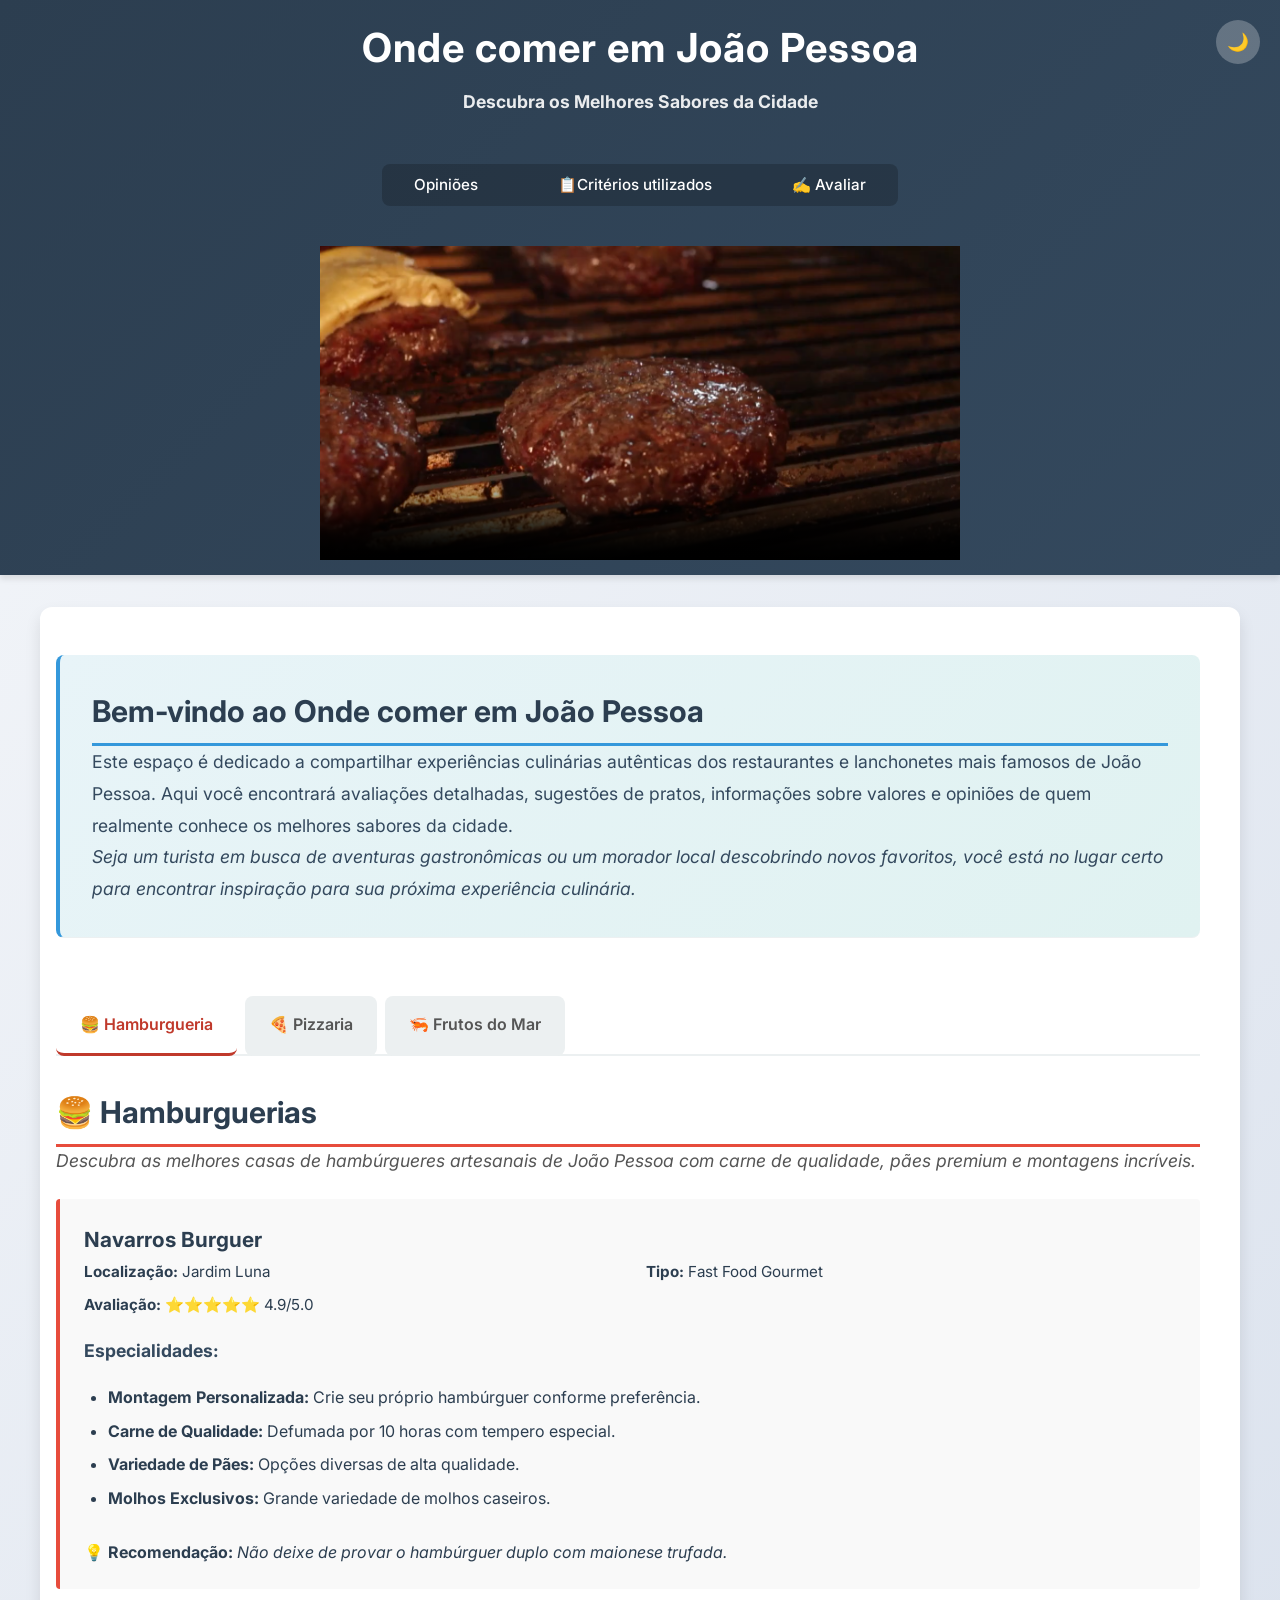
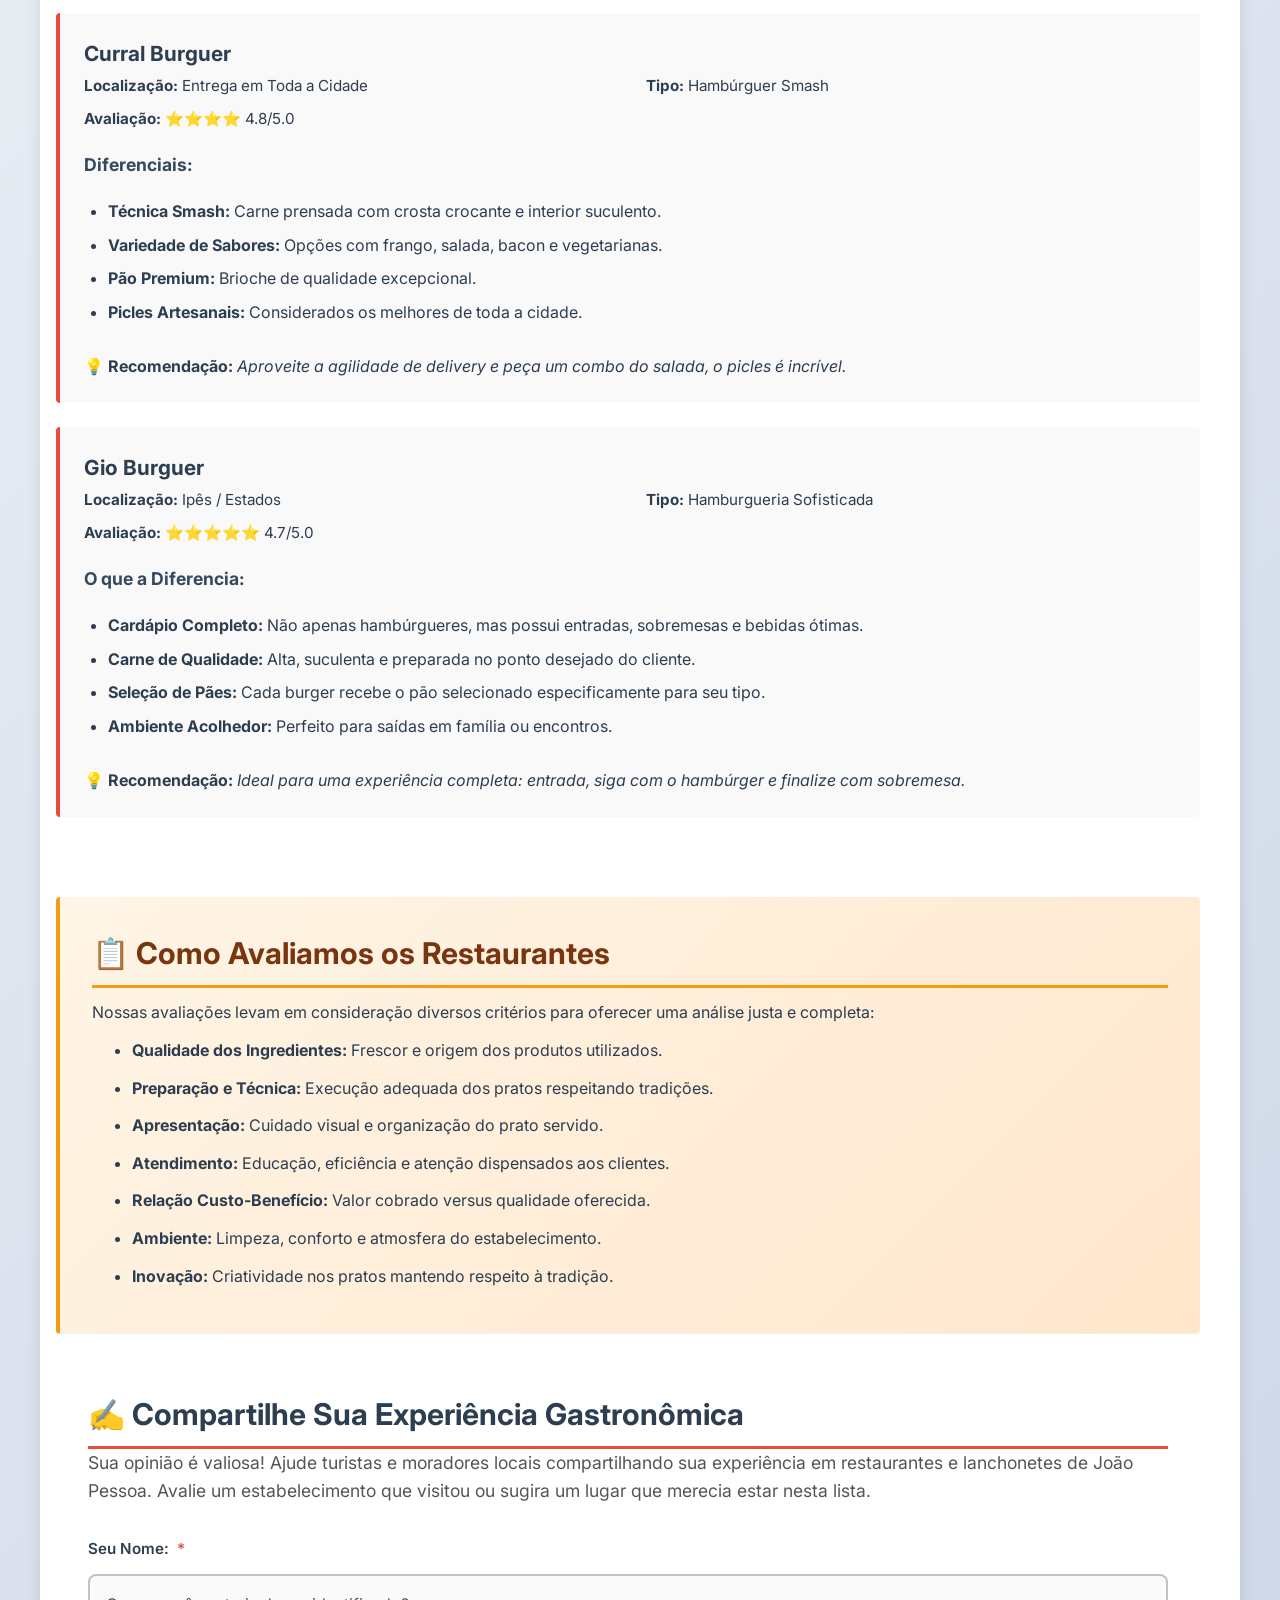
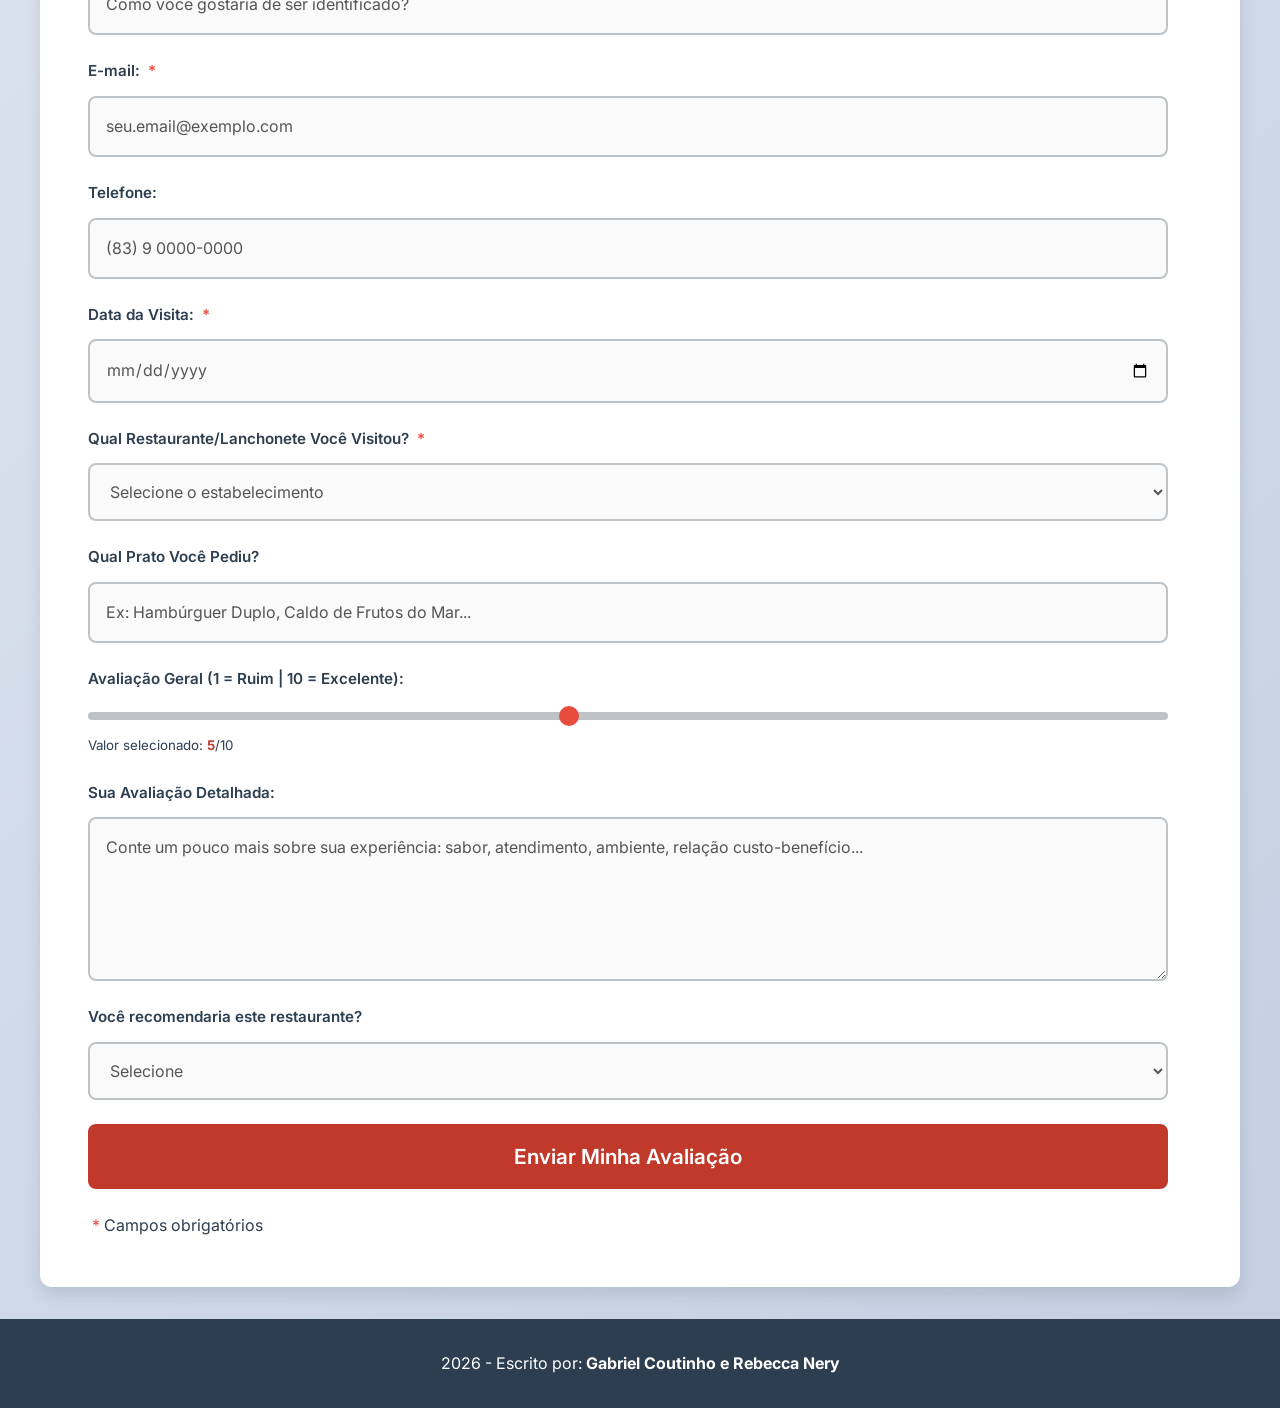
==== commit 8c243e46: "adiciona funcionalidade de alternância de tema claro/escuro e implementa o botão correspondente" ====
--- a/app_principal/index.html
+++ b/app_principal/index.html
@@ -3,6 +3,15 @@
 
 <head>
     <meta charset="UTF-8">
+    <!-- Anti-FOUC: define o tema antes da primeira renderização -->
+    <script>
+    (function(){
+        var saved = localStorage.getItem('theme');
+        var prefersDark = window.matchMedia('(prefers-color-scheme: dark)').matches;
+        document.documentElement.setAttribute('data-theme',
+            saved || (prefersDark ? 'dark' : 'light'));
+    })();
+    </script>
     <meta name="viewport" content="width=device-width, initial-scale=1.0">
     <meta name="description" content="Avaliações de restaurantes e lanchonetes famosos de João Pessoa - PB. Compartilhe experiências culinárias e descubra os melhores lugares para comer.">
     <title>Onde comer em João Pessoa - Avaliações de Restaurantes</title>
@@ -25,6 +34,7 @@
     <link rel="stylesheet" href="css/components/hamburguer.css">
     <link rel="stylesheet" href="css/components/tabs.css">
     <link rel="stylesheet" href="css/utilities.css">
+    <link rel="stylesheet" href="css/components/theme-toggle.css">
 </head>
 
 <body>
@@ -36,6 +46,11 @@
             <p><strong>Descubra os Melhores Sabores da Cidade</strong></p>
         </div>
         
+        <button class="theme-toggle" id="theme-toggle" type="button"
+                aria-label="Ativar modo escuro" aria-pressed="false">
+            <span aria-hidden="true">🌙</span>
+        </button>
+
         <input type="checkbox" id="menu-toggle" aria-hidden="true">
         <label for="menu-toggle" class="menu-icon" aria-label="Abrir menu de navegação">&#9776;</label>
 
--- a/app_principal/css/components/footer.css
+++ b/app_principal/css/components/footer.css
@@ -18,8 +18,6 @@
     margin: 0;
 }
 
-@media (prefers-color-scheme: dark) {
-    footer {
-        background-color: var(--color-bg-body-start);
-    }
+[data-theme="dark"] footer {
+    background-color: var(--color-bg-body-start);
 }
--- a/app_principal/css/components/tabs.css
+++ b/app_principal/css/components/tabs.css
@@ -89,9 +89,7 @@
     margin-bottom: var(--space-6);
 }
 
-@media (prefers-color-scheme: dark) {
-    .tab-btn {
-        background: var(--color-bg-card);
-        color: var(--color-text-primary);
-    }
+[data-theme="dark"] .tab-btn {
+    background: var(--color-bg-card);
+    color: var(--color-text-primary);
 }
--- a/app_principal/css/components/theme-toggle.css
+++ b/app_principal/css/components/theme-toggle.css
@@ -0,0 +1,44 @@
+/* ── BOTÃO DE ALTERNÂNCIA DE TEMA ───────────────────────────────
+   Tokens
+     Cor    — --color-bg-nav-mobile · --color-text-inverse
+              --color-bg-nav-link-hover · --color-border-focus
+     Espaço — --space-5
+     Borda  — --radius-full · --border-width-accent · --outline-offset-md
+     Tipog. — --fs-md · --opacity-subdued
+   Estados  — :hover · :focus-visible
+   ──────────────────────────────────────────────────────────── */
+
+.theme-toggle {
+    position: fixed;
+    top: var(--space-5);
+    right: var(--space-5);
+    z-index: 1001;
+    display: flex;
+    align-items: center;
+    justify-content: center;
+    width: 2.75rem;
+    height: 2.75rem;
+    padding: 0;
+    border: none;
+    border-radius: var(--radius-full);
+    background-color: var(--color-bg-nav-mobile);
+    color: var(--color-text-inverse);
+    cursor: pointer;
+    font-size: var(--fs-md);
+    transition: opacity 0.2s ease;
+}
+
+.theme-toggle:hover {
+    opacity: var(--opacity-subdued);
+}
+
+.theme-toggle:focus-visible {
+    outline: var(--border-width-accent) solid var(--color-text-inverse);
+    outline-offset: var(--outline-offset-md);
+}
+
+@media (min-width: 768px) {
+    .theme-toggle {
+        background-color: var(--color-bg-nav-link-hover);
+    }
+}
